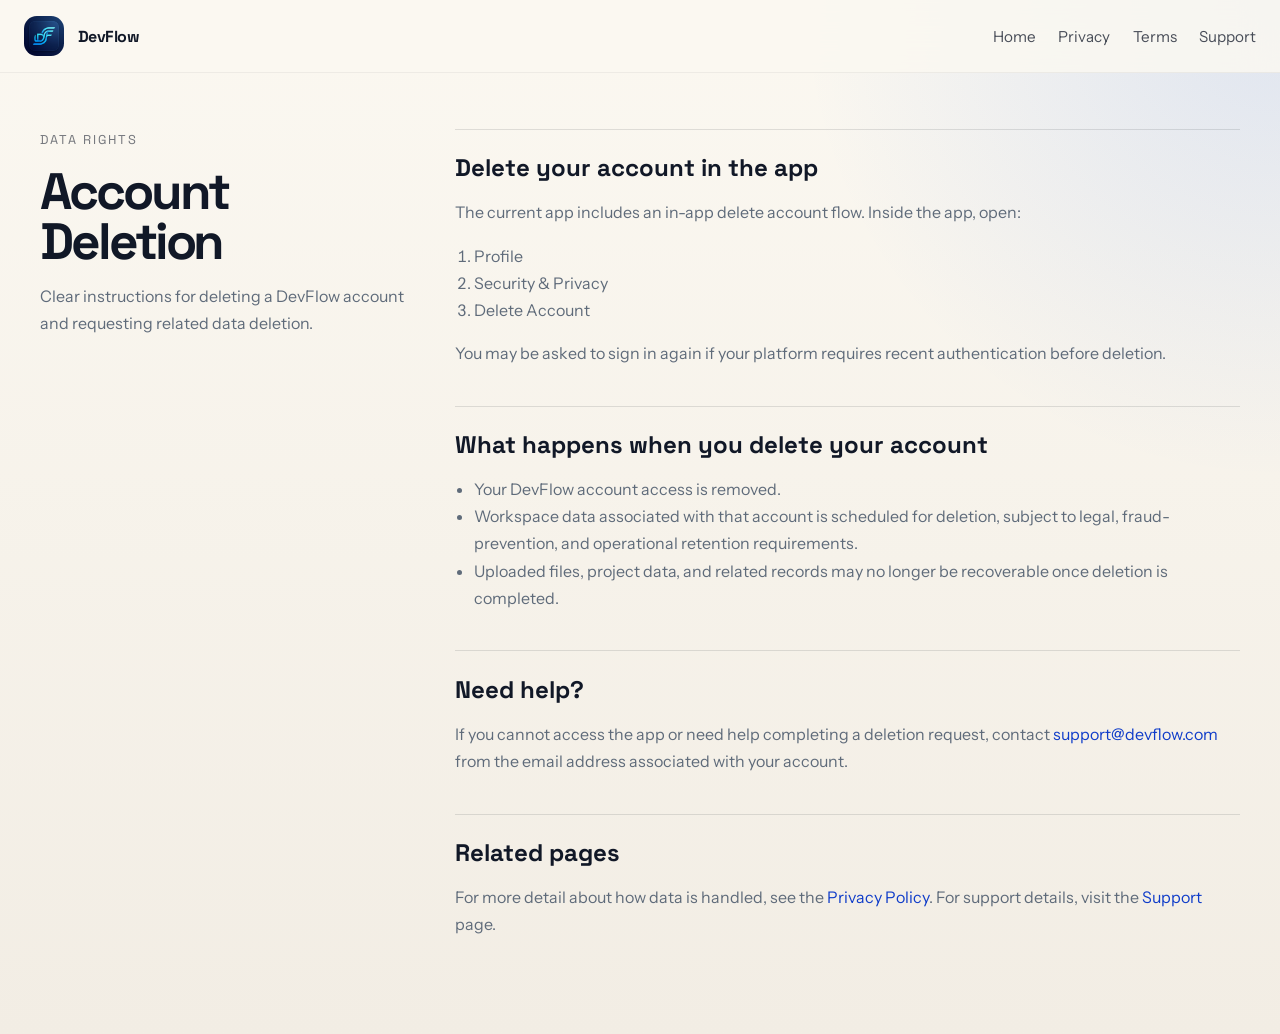
==== account-deletion.html @ 8333a09c "first commit" ====
<!DOCTYPE html>
<html lang="en">
  <head>
    <meta charset="UTF-8" />
    <meta name="viewport" content="width=device-width, initial-scale=1.0" />
    <title>DevFlow Account Deletion</title>
    <meta
      name="description"
      content="How users can delete their DevFlow account and request data deletion."
    />
    <link rel="preconnect" href="https://fonts.googleapis.com" />
    <link rel="preconnect" href="https://fonts.gstatic.com" crossorigin />
    <link
      href="https://fonts.googleapis.com/css2?family=Instrument+Sans:wght@400;500;600;700;800&family=Space+Grotesk:wght@500;700&display=swap"
      rel="stylesheet"
    />
    <link rel="icon" type="image/png" href="./assets/app-icon.png" />
    <link rel="stylesheet" href="./styles.css" />
    <script defer src="./app.js"></script>
  </head>
  <body class="legal-body">
    <header class="site-header legal-header">
      <a class="brand" href="./index.html">
        <img src="./assets/app-icon.png" alt="DevFlow app icon" />
        <span>DevFlow</span>
      </a>
      <nav class="site-nav legal-nav">
        <a href="./index.html">Home</a>
        <a href="./privacy.html">Privacy</a>
        <a href="./terms.html">Terms</a>
        <a href="./support.html">Support</a>
      </nav>
    </header>

    <main class="legal-shell">
      <aside class="legal-aside">
        <p class="eyebrow">Data Rights</p>
        <h1>Account Deletion</h1>
        <p>
          Clear instructions for deleting a DevFlow account and requesting
          related data deletion.
        </p>
      </aside>

      <article class="legal-content">
        <section>
          <h2>Delete your account in the app</h2>
          <p>
            The current app includes an in-app delete account flow. Inside the
            app, open:
          </p>
          <ol>
            <li>Profile</li>
            <li>Security &amp; Privacy</li>
            <li>Delete Account</li>
          </ol>
          <p>
            You may be asked to sign in again if your platform requires recent
            authentication before deletion.
          </p>
        </section>

        <section>
          <h2>What happens when you delete your account</h2>
          <ul>
            <li>Your DevFlow account access is removed.</li>
            <li>
              Workspace data associated with that account is scheduled for
              deletion, subject to legal, fraud-prevention, and operational
              retention requirements.
            </li>
            <li>
              Uploaded files, project data, and related records may no longer be
              recoverable once deletion is completed.
            </li>
          </ul>
        </section>

        <section>
          <h2>Need help?</h2>
          <p>
            If you cannot access the app or need help completing a deletion
            request, contact
            <a href="mailto:support@devflow.com?subject=Account%20Deletion%20Request"
              >support@devflow.com</a
            >
            from the email address associated with your account.
          </p>
        </section>

        <section>
          <h2>Related pages</h2>
          <p>
            For more detail about how data is handled, see the
            <a href="./privacy.html">Privacy Policy</a>. For support details,
            visit the <a href="./support.html">Support</a> page.
          </p>
        </section>
      </article>
    </main>
  </body>
</html>
---- styles.css ----
:root {
  --bg: #f4f1ea;
  --paper: #fffaf4;
  --ink: #111827;
  --muted: #5f6b7a;
  --line: rgba(17, 24, 39, 0.12);
  --accent: #155eef;
  --accent-strong: #0f3cc9;
  --accent-soft: rgba(21, 94, 239, 0.12);
  --signal: #e9a23b;
  --signal-soft: rgba(233, 162, 59, 0.16);
  --night: #0e1525;
  --white: #ffffff;
  --max: 1200px;
  --radius: 28px;
  --shadow: 0 32px 80px rgba(11, 19, 38, 0.12);
}

*,
*::before,
*::after {
  box-sizing: border-box;
}

html {
  scroll-behavior: smooth;
}

body {
  margin: 0;
  background: var(--bg);
  color: var(--ink);
  font-family: "Instrument Sans", sans-serif;
  -webkit-font-smoothing: antialiased;
  text-rendering: optimizeLegibility;
}

img {
  display: block;
  max-width: 100%;
}

a {
  color: inherit;
  text-decoration: none;
}

p,
li {
  color: var(--muted);
  font-size: 1rem;
  line-height: 1.7;
}

h1,
h2,
h3,
summary,
.brand span,
.button,
.tier-name,
.eyebrow {
  font-family: "Space Grotesk", sans-serif;
}

.site-header {
  position: sticky;
  top: 0;
  z-index: 20;
  display: flex;
  align-items: center;
  justify-content: space-between;
  gap: 1.5rem;
  padding: 1rem 1.5rem;
  backdrop-filter: blur(18px);
  background: rgba(244, 241, 234, 0.8);
  border-bottom: 1px solid rgba(17, 24, 39, 0.06);
}

.brand {
  display: inline-flex;
  align-items: center;
  gap: 0.85rem;
  color: var(--ink);
  font-weight: 700;
  letter-spacing: -0.03em;
}

.brand img {
  width: 2.5rem;
  height: 2.5rem;
  border-radius: 0.8rem;
}

.site-nav {
  display: flex;
  align-items: center;
  gap: 1.4rem;
  font-size: 0.95rem;
}

.site-nav a {
  color: rgba(17, 24, 39, 0.76);
}

.site-nav a:hover,
.site-nav a:focus-visible {
  color: var(--ink);
}

.nav-cta {
  padding: 0.75rem 1rem;
  border-radius: 999px;
  border: 1px solid var(--line);
  background: rgba(255, 255, 255, 0.6);
}

.nav-toggle {
  display: none;
  border: 1px solid var(--line);
  border-radius: 999px;
  padding: 0.7rem 1rem;
  background: rgba(255, 255, 255, 0.72);
  color: var(--ink);
  font: inherit;
}

.hero {
  min-height: calc(100svh - 78px);
  display: grid;
  grid-template-columns: minmax(0, 1.1fr) minmax(340px, 0.9fr);
  gap: 3rem;
  align-items: center;
  padding: 4rem clamp(1.5rem, 4vw, 4rem) 4rem;
  background:
    radial-gradient(circle at 85% 18%, rgba(21, 94, 239, 0.18), transparent 22rem),
    radial-gradient(circle at 78% 78%, rgba(233, 162, 59, 0.12), transparent 20rem),
    linear-gradient(180deg, #f9f6ef 0%, #efe9de 100%);
}

.hero-copy {
  max-width: 40rem;
}

.eyebrow {
  margin: 0 0 1rem;
  text-transform: uppercase;
  letter-spacing: 0.16em;
  font-size: 0.8rem;
  color: rgba(17, 24, 39, 0.58);
}

.hero h1,
.section-intro h2,
.workflow-sticky h2,
.closing-section h2,
.legal-aside h1 {
  margin: 0;
  color: var(--ink);
  letter-spacing: -0.06em;
  line-height: 0.98;
}

.hero h1 {
  max-width: 10.5ch;
  font-size: clamp(3.4rem, 8vw, 6.6rem);
}

.hero-text {
  max-width: 38rem;
  margin: 1.5rem 0 0;
  font-size: 1.13rem;
}

.hero-actions {
  display: flex;
  flex-wrap: wrap;
  gap: 0.9rem;
  margin-top: 2rem;
}

.button {
  display: inline-flex;
  align-items: center;
  justify-content: center;
  min-height: 3.3rem;
  padding: 0.9rem 1.35rem;
  border-radius: 999px;
  border: 1px solid transparent;
  font-size: 0.96rem;
  font-weight: 700;
  transition: transform 180ms ease, background 180ms ease, border-color 180ms ease;
}

.button:hover,
.button:focus-visible {
  transform: translateY(-1px);
}

.button-primary {
  color: var(--white);
  background: var(--ink);
}

.button-secondary {
  color: var(--ink);
  background: rgba(255, 255, 255, 0.72);
  border-color: var(--line);
}

.hero-notes {
  margin: 2rem 0 0;
  padding: 0;
  list-style: none;
  display: grid;
  gap: 0.75rem;
}

.hero-notes li {
  display: flex;
  align-items: center;
  gap: 0.8rem;
  margin: 0;
}

.hero-notes li::before {
  content: "";
  width: 0.6rem;
  height: 0.6rem;
  border-radius: 999px;
  background: linear-gradient(135deg, var(--accent), var(--signal));
  flex: 0 0 auto;
}

.hero-visual {
  position: relative;
  min-height: 38rem;
  display: grid;
  place-items: center;
}

.hero-orbit {
  position: absolute;
  inset: 8% 5% 6%;
  border: 1px dashed rgba(17, 24, 39, 0.14);
  border-radius: 42px;
  transform: rotate(-7deg);
}

.phone-stage {
  position: relative;
  width: min(100%, 32rem);
}

.phone-shell {
  position: relative;
  overflow: hidden;
  border-radius: 2.5rem;
  padding: 1.1rem;
  background:
    linear-gradient(180deg, rgba(255, 255, 255, 0.18), transparent 40%),
    linear-gradient(160deg, #0b1326 0%, #162238 48%, #24385b 100%);
  box-shadow: var(--shadow);
  border: 1px solid rgba(255, 255, 255, 0.14);
}

.phone-topline {
  display: flex;
  justify-content: space-between;
  align-items: center;
  padding-bottom: 1rem;
  color: rgba(255, 255, 255, 0.72);
  font-size: 0.84rem;
}

.signal-dot {
  width: 0.68rem;
  height: 0.68rem;
  border-radius: 999px;
  background: var(--signal);
  box-shadow: 0 0 20px rgba(233, 162, 59, 0.52);
}

.phone-scene {
  display: grid;
  gap: 1.4rem;
  padding: 1.4rem;
  border-radius: 2rem;
  background:
    radial-gradient(circle at top right, rgba(21, 94, 239, 0.34), transparent 35%),
    linear-gradient(180deg, rgba(255, 255, 255, 0.06), rgba(255, 255, 255, 0.02));
  min-height: 32rem;
}

.scene-heading {
  display: grid;
  gap: 0.45rem;
}

.scene-heading span,
.scene-flow small,
.hero-caption span {
  color: rgba(255, 255, 255, 0.64);
  text-transform: uppercase;
  letter-spacing: 0.16em;
  font-size: 0.76rem;
}

.scene-heading strong,
.scene-flow strong {
  color: var(--white);
  font-size: 1.2rem;
  line-height: 1.3;
}

.scene-bars {
  display: grid;
  grid-template-columns: repeat(5, 1fr);
  align-items: end;
  gap: 0.8rem;
  min-height: 11rem;
}

.scene-bars span {
  border-radius: 999px 999px 0 0;
  background: linear-gradient(180deg, #7fb2ff 0%, #2450d8 100%);
  box-shadow: inset 0 1px 0 rgba(255, 255, 255, 0.3);
  animation: pulse 3.8s ease-in-out infinite;
}

.scene-bars span:nth-child(2) {
  animation-delay: 0.2s;
}

.scene-bars span:nth-child(3) {
  animation-delay: 0.4s;
}

.scene-bars span:nth-child(4) {
  animation-delay: 0.6s;
}

.scene-bars span:nth-child(5) {
  animation-delay: 0.8s;
}

.scene-flow {
  display: grid;
  gap: 0.9rem;
  margin-top: auto;
}

.scene-flow div {
  padding-top: 0.9rem;
  border-top: 1px solid rgba(255, 255, 255, 0.12);
}

.hero-caption {
  max-width: 24rem;
  padding: 1.3rem 0.4rem 0;
}

.hero-caption p {
  margin: 0.45rem 0 0;
}

.content-section {
  width: min(var(--max), calc(100% - 3rem));
  margin: 0 auto;
  padding: 6.5rem 0;
}

.split-section {
  display: grid;
  grid-template-columns: minmax(0, 0.85fr) minmax(0, 1.15fr);
  gap: 3.2rem;
  align-items: start;
}

.section-intro h2,
.workflow-sticky h2,
.closing-section h2 {
  font-size: clamp(2.3rem, 4vw, 4.1rem);
  max-width: 11ch;
}

.section-intro p,
.workflow-sticky p,
.closing-section p {
  max-width: 38rem;
}

.feature-lines {
  display: grid;
  gap: 1.7rem;
}

.feature-lines article,
.workflow-steps article,
.pricing-tier,
.faq-list details,
.legal-content section {
  padding-top: 1.4rem;
  border-top: 1px solid var(--line);
}

.feature-lines h3,
.workflow-steps h3,
.pricing-tier h3,
.legal-content h2,
.faq-list summary {
  margin: 0;
  color: var(--ink);
}

.feature-lines p,
.workflow-steps p,
.pricing-tier ul,
.faq-list p {
  margin: 0.75rem 0 0;
}

.workflow-section {
  display: grid;
  grid-template-columns: minmax(0, 0.8fr) minmax(0, 1fr);
  gap: 3rem;
}

.workflow-sticky {
  position: sticky;
  top: 6.5rem;
  align-self: start;
}

.workflow-steps {
  display: grid;
  gap: 2rem;
}

.workflow-steps span {
  display: inline-flex;
  align-items: center;
  justify-content: center;
  width: 2.4rem;
  height: 2.4rem;
  margin-bottom: 1rem;
  border-radius: 999px;
  background: var(--accent-soft);
  color: var(--accent-strong);
  font-weight: 700;
}

.pricing-section {
  background: linear-gradient(180deg, rgba(255, 255, 255, 0.55), rgba(255, 255, 255, 0));
}

.pricing-grid {
  display: grid;
  grid-template-columns: repeat(3, minmax(0, 1fr));
  gap: 1.5rem;
  margin-top: 2.5rem;
}

.pricing-tier {
  min-height: 100%;
  padding-bottom: 1rem;
}

.pricing-tier h3 {
  font-size: clamp(2.6rem, 4vw, 3.5rem);
  letter-spacing: -0.06em;
}

.pricing-tier h3 span {
  margin-left: 0.2rem;
  color: var(--muted);
  font-size: 1rem;
  font-weight: 500;
}

.tier-name {
  margin: 0;
  color: rgba(17, 24, 39, 0.64);
  text-transform: uppercase;
  letter-spacing: 0.14em;
  font-size: 0.78rem;
}

.pricing-tier ul,
.legal-content ul,
.legal-content ol {
  padding-left: 1.2rem;
}

.pricing-tier.featured {
  border-color: rgba(21, 94, 239, 0.22);
}

.faq-list {
  display: grid;
  gap: 1rem;
}

.faq-list details {
  padding-bottom: 0.2rem;
}

.faq-list summary {
  cursor: pointer;
  list-style: none;
  font-size: 1.1rem;
  padding-right: 2rem;
  position: relative;
}

.faq-list summary::after {
  content: "+";
  position: absolute;
  right: 0;
  top: 0;
  color: var(--accent);
}

.faq-list details[open] summary::after {
  content: "−";
}

.closing-section {
  text-align: center;
}

.closing-section h2,
.closing-section p {
  margin-left: auto;
  margin-right: auto;
}

.closing-section .hero-actions {
  justify-content: center;
}

.site-footer {
  width: min(var(--max), calc(100% - 3rem));
  margin: 0 auto;
  padding: 2rem 0 3rem;
  display: grid;
  gap: 1rem;
  border-top: 1px solid var(--line);
}

.footer-brand img {
  width: 2.1rem;
  height: 2.1rem;
}

.footer-links {
  display: flex;
  flex-wrap: wrap;
  gap: 1rem 1.4rem;
}

.footer-links a {
  color: rgba(17, 24, 39, 0.74);
}

.footer-meta {
  font-size: 0.9rem;
}

.legal-body {
  background:
    radial-gradient(circle at top right, rgba(21, 94, 239, 0.12), transparent 30rem),
    linear-gradient(180deg, #fbf8f1 0%, #f2ede4 100%);
}

.legal-header {
  background: rgba(251, 248, 241, 0.84);
}

.legal-shell {
  width: min(var(--max), calc(100% - 3rem));
  margin: 0 auto;
  padding: 3.5rem 0 5rem;
  display: grid;
  grid-template-columns: minmax(240px, 0.42fr) minmax(0, 0.9fr);
  gap: 3rem;
}

.legal-aside {
  position: sticky;
  top: 6.5rem;
  align-self: start;
}

.legal-aside h1 {
  font-size: clamp(2.2rem, 4vw, 4rem);
  max-width: 8ch;
}

.legal-content {
  display: grid;
  gap: 1.4rem;
}

.legal-content p,
.legal-content li {
  max-width: 52rem;
}

.legal-content a {
  color: var(--accent-strong);
}

.reveal {
  opacity: 0;
  transform: translateY(18px);
  animation: rise 700ms ease forwards;
}

.reveal:nth-child(2) {
  animation-delay: 120ms;
}

.reveal:nth-child(3) {
  animation-delay: 200ms;
}

.reveal:nth-child(4) {
  animation-delay: 280ms;
}

@keyframes rise {
  to {
    opacity: 1;
    transform: translateY(0);
  }
}

@keyframes pulse {
  0%,
  100% {
    transform: scaleY(1);
    opacity: 0.92;
  }
  50% {
    transform: scaleY(1.08);
    opacity: 1;
  }
}

@media (max-width: 960px) {
  .site-header {
    flex-wrap: wrap;
  }

  .nav-toggle {
    display: inline-flex;
  }

  .site-nav {
    display: none;
    width: 100%;
    flex-direction: column;
    align-items: flex-start;
    padding-top: 0.4rem;
  }

  .site-nav.is-open {
    display: flex;
  }

  .legal-nav {
    display: flex;
    width: auto;
    flex-direction: row;
    flex-wrap: wrap;
    align-items: center;
    gap: 0.85rem 1rem;
    padding-top: 0;
  }

  .hero,
  .split-section,
  .workflow-section,
  .legal-shell,
  .pricing-grid {
    grid-template-columns: 1fr;
  }

  .hero {
    min-height: auto;
    padding-top: 2.5rem;
  }

  .hero h1 {
    max-width: 12ch;
  }

  .hero-visual {
    min-height: auto;
  }

  .workflow-sticky,
  .legal-aside {
    position: static;
  }

  .pricing-grid {
    gap: 2.2rem;
  }
}

@media (max-width: 640px) {
  .site-header,
  .hero,
  .content-section,
  .site-footer,
  .legal-shell {
    width: min(100% - 1.4rem, var(--max));
  }

  .site-header {
    width: auto;
    padding: 1rem 0.75rem;
  }

  .hero {
    width: 100%;
    padding: 2rem 1rem 3rem;
  }

  .hero h1 {
    font-size: clamp(2.9rem, 16vw, 4.4rem);
  }

  .phone-shell {
    border-radius: 2rem;
  }

  .phone-scene {
    min-height: 27rem;
  }

  .hero-actions {
    flex-direction: column;
    align-items: stretch;
  }

  .button {
    width: 100%;
  }

  .content-section {
    padding: 4.5rem 0;
  }
}
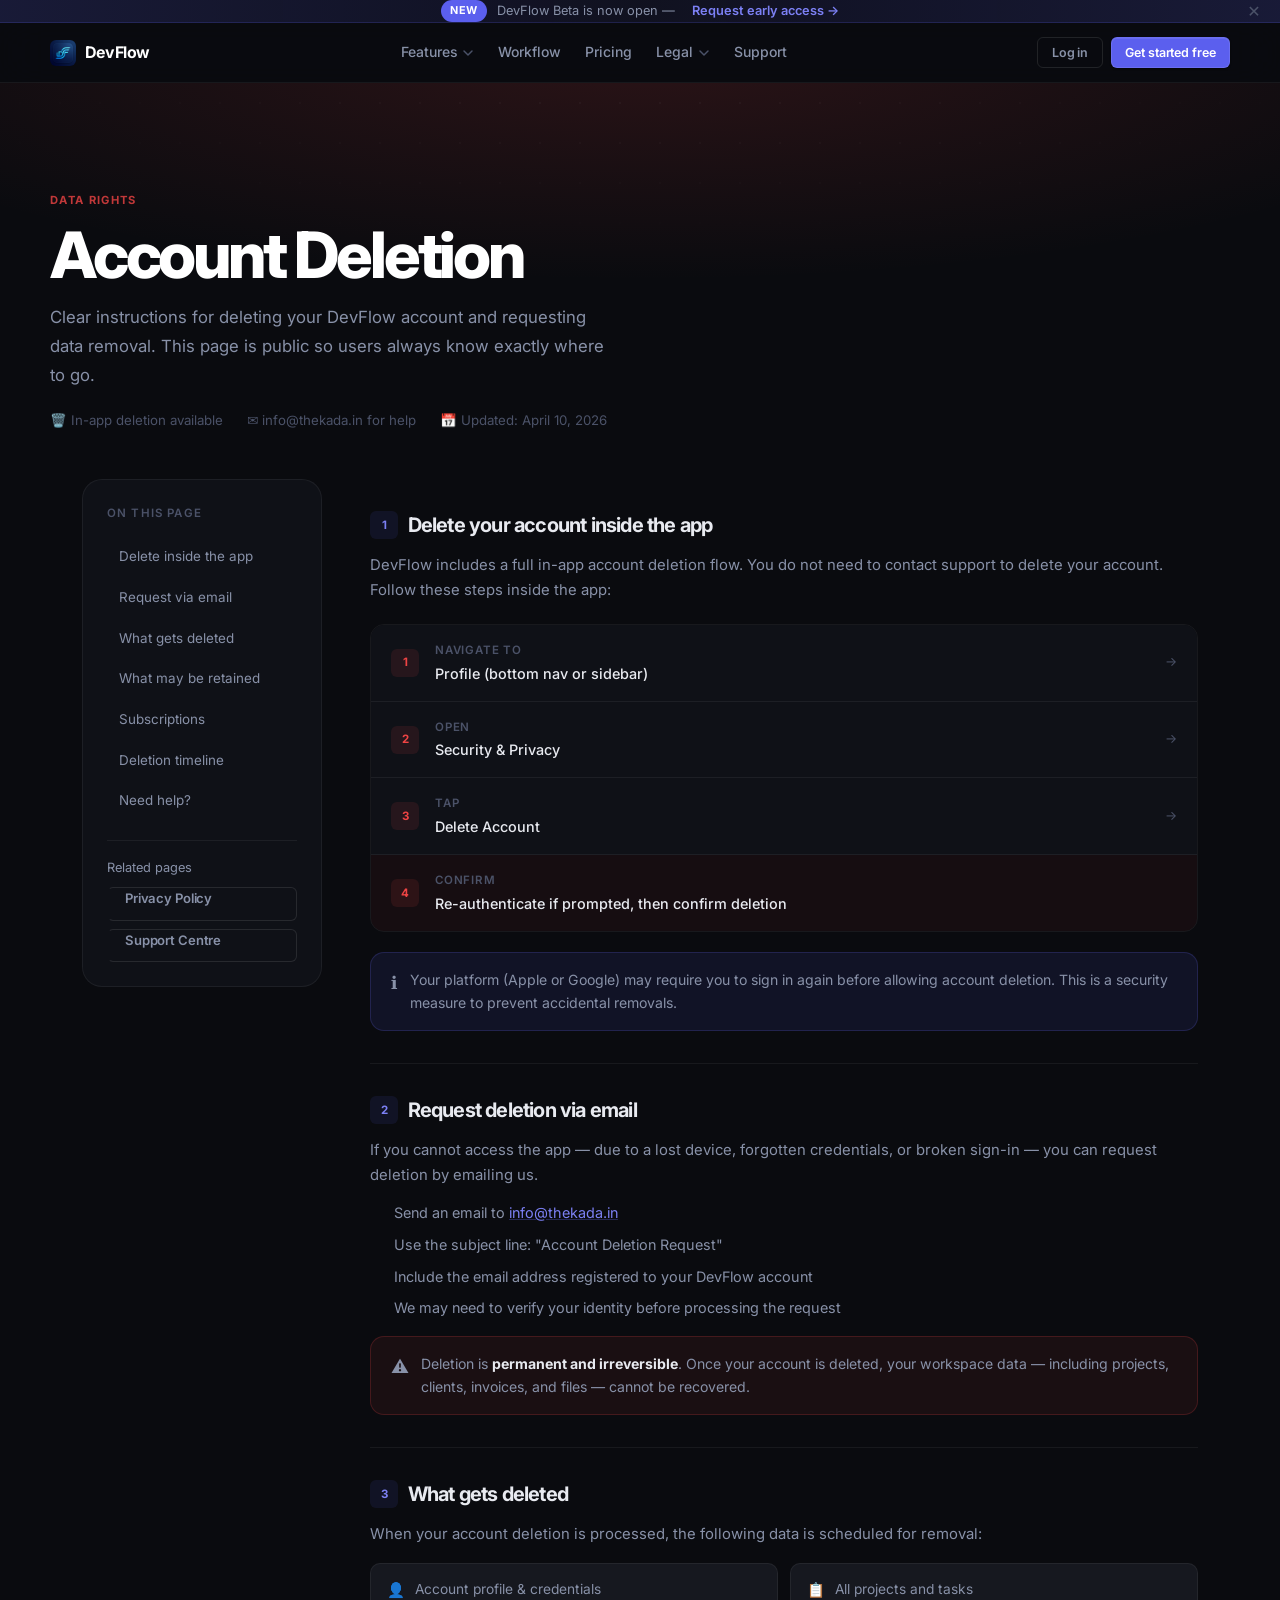
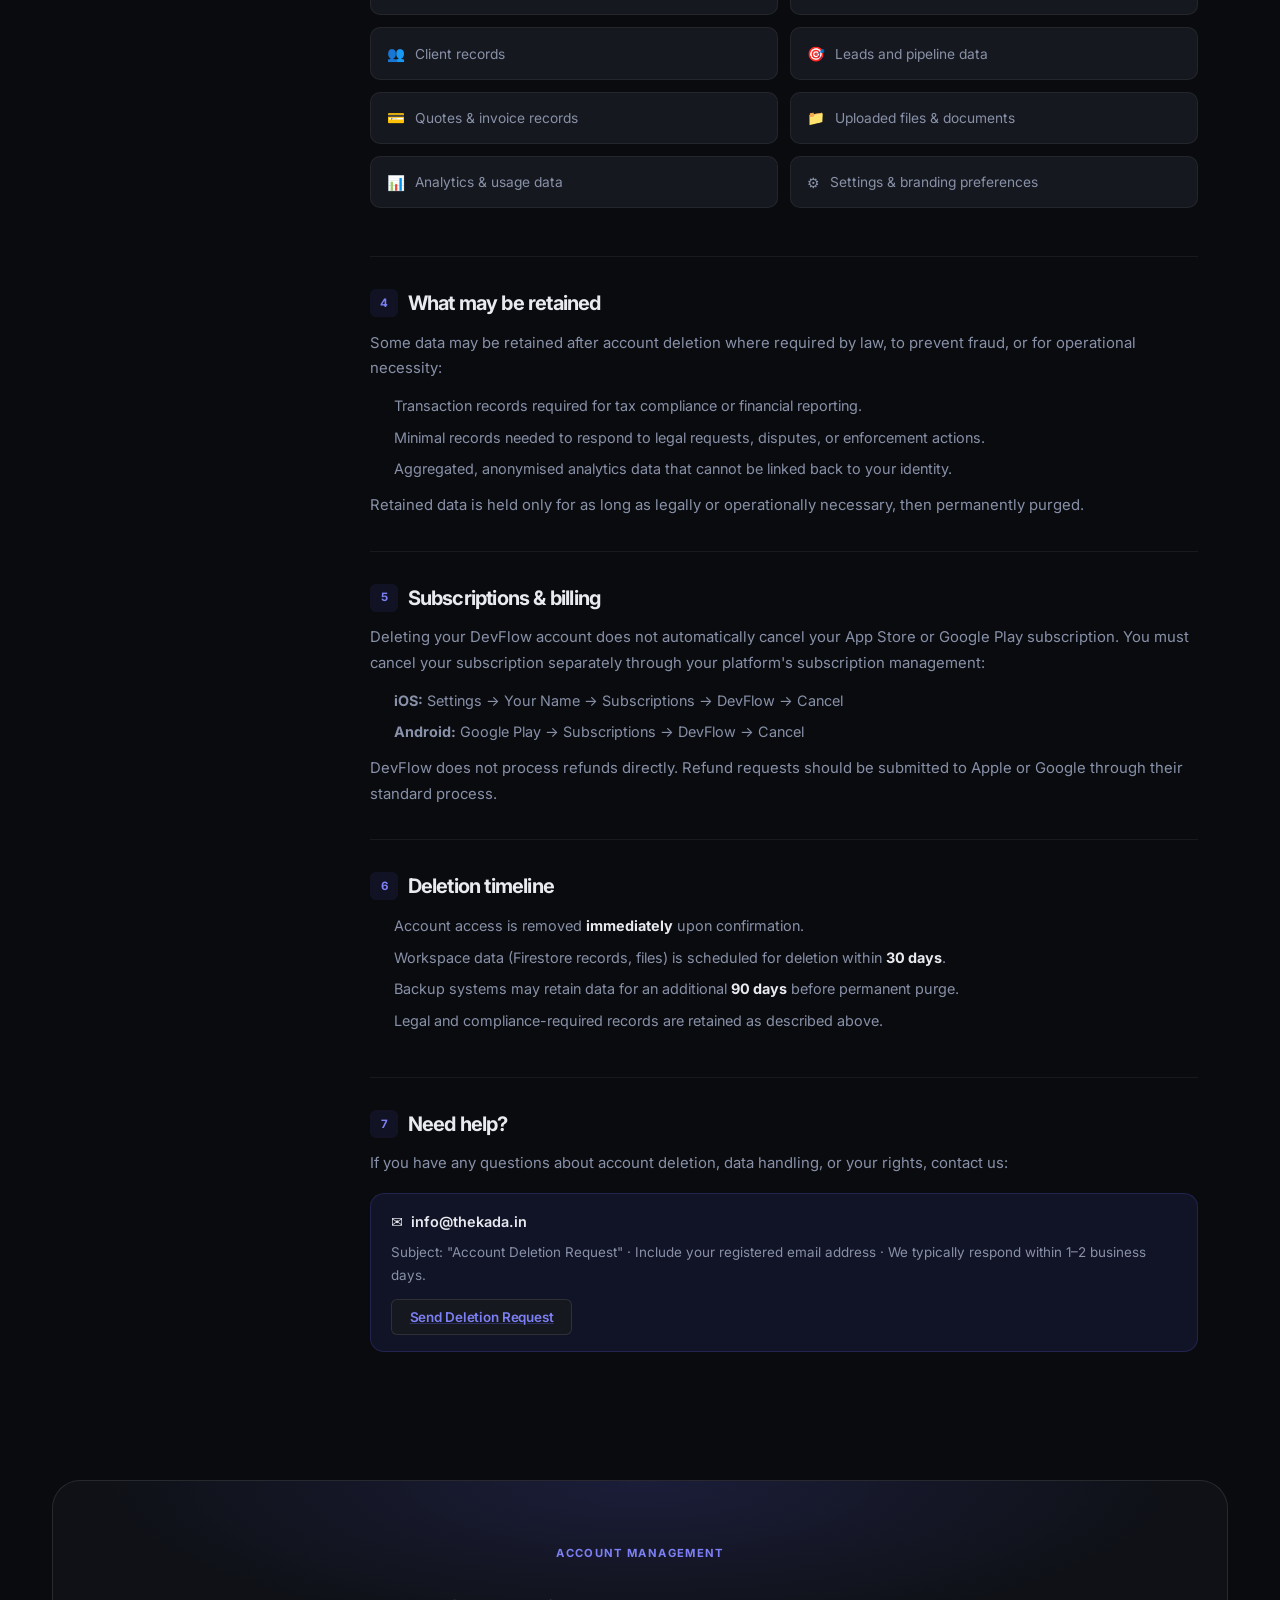
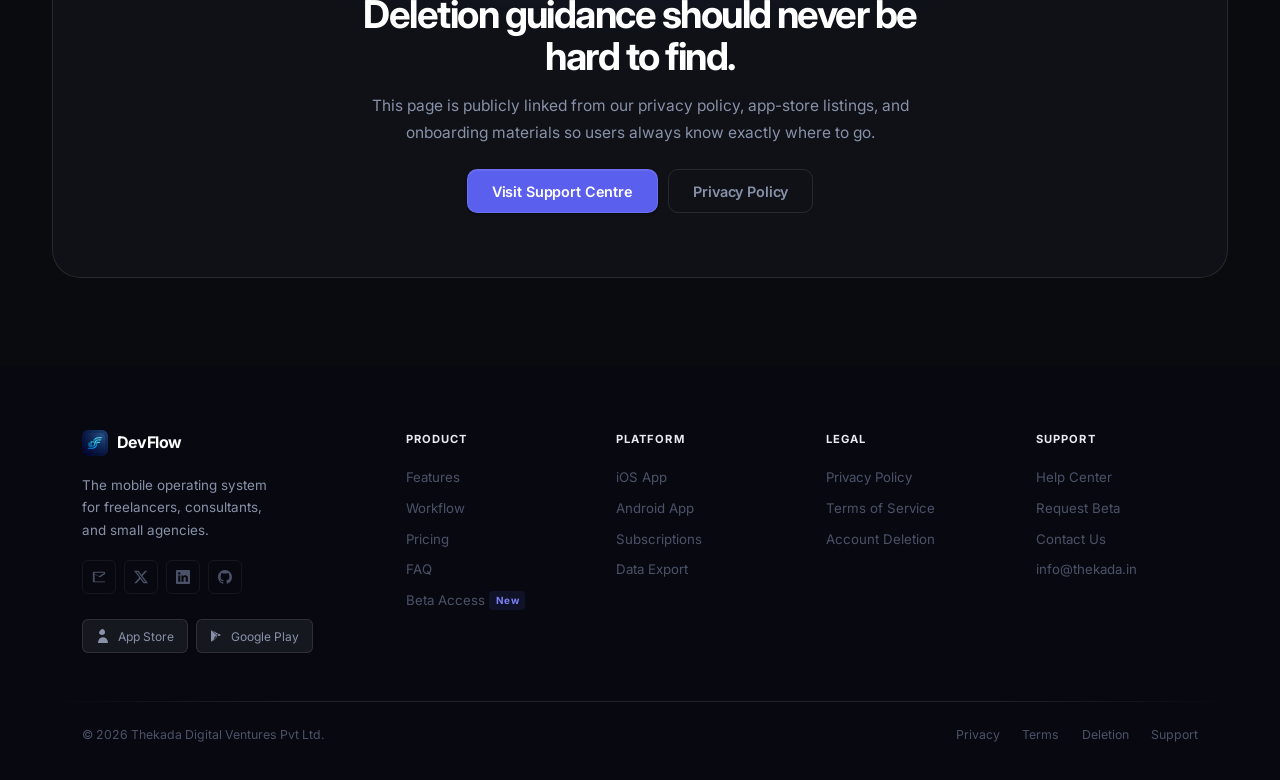
==== commit c0443cf7: "chore: update landing site content" ====
--- a/account-deletion.html
+++ b/account-deletion.html
@@ -3,100 +3,500 @@
   <head>
     <meta charset="UTF-8" />
     <meta name="viewport" content="width=device-width, initial-scale=1.0" />
-    <title>DevFlow Account Deletion</title>
-    <meta
-      name="description"
-      content="How users can delete their DevFlow account and request data deletion."
-    />
-    <link rel="preconnect" href="https://fonts.googleapis.com" />
+    <meta name="theme-color" content="#0d0f16" />
+    <title>Account Deletion — DevFlow</title>
+    <meta name="description" content="How to delete your DevFlow account and request data deletion. Clear instructions for in-app deletion and support-assisted deletion." />
+        <link rel="preconnect" href="https://fonts.googleapis.com" />
     <link rel="preconnect" href="https://fonts.gstatic.com" crossorigin />
-    <link
-      href="https://fonts.googleapis.com/css2?family=Instrument+Sans:wght@400;500;600;700;800&family=Space+Grotesk:wght@500;700&display=swap"
-      rel="stylesheet"
-    />
+    <link href="https://fonts.googleapis.com/css2?family=Inter:ital,opsz,wght@0,14..32,400;0,14..32,500;0,14..32,600;0,14..32,700;0,14..32,800&display=swap" rel="stylesheet" />
     <link rel="icon" type="image/png" href="./assets/app-icon.png" />
     <link rel="stylesheet" href="./styles.css" />
     <script defer src="./app.js"></script>
+    <style>
+      .legal-hero-section {
+        padding: clamp(4rem, 8vw, 7rem) clamp(1rem, 4vw, 2rem) clamp(2rem, 4vw, 3rem);
+        position: relative;
+        overflow: hidden;
+      }
+      .legal-hero-section::before {
+        content: '';
+        position: absolute;
+        inset: 0;
+        background: radial-gradient(ellipse 70% 60% at 50% -10%, rgba(239,68,68,0.15), transparent);
+        pointer-events: none;
+      }
+      .legal-hero-section::after {
+        content: '';
+        position: absolute;
+        inset: 0;
+        background-image: radial-gradient(circle, rgba(255,255,255,0.035) 1px, transparent 1px);
+        background-size: 40px 40px;
+        mask-image: radial-gradient(ellipse 80% 60% at 50% 0%, black, transparent 80%);
+        pointer-events: none;
+      }
+      .legal-hero-inner {
+        position: relative;
+        z-index: 1;
+        max-width: var(--max-w);
+        margin-inline: auto;
+      }
+      .legal-hero-inner h1 { font-size: clamp(2.6rem, 5vw, 4.5rem); margin-bottom: 1rem; }
+      .legal-meta { display: flex; flex-wrap: wrap; gap: .75rem 1.5rem; margin-top: 1.25rem; font-size: .83rem; color: var(--ink-faint); }
+
+      /* layout */
+      .legal-layout {
+        display: grid;
+        grid-template-columns: 240px 1fr;
+        gap: 3rem;
+        max-width: var(--max-w);
+        margin-inline: auto;
+        padding: 0 clamp(1rem, 4vw, 2rem) clamp(4rem, 8vw, 6rem);
+        align-items: start;
+      }
+      .legal-sidebar {
+        position: sticky;
+        top: calc(var(--header-h) + 1.5rem);
+        background: var(--bg-raised);
+        border: 1px solid var(--border);
+        border-radius: var(--radius-xl);
+        padding: 1.5rem;
+        display: grid;
+        gap: .3rem;
+      }
+      .sidebar-title { font-size: .72rem; font-weight: 600; letter-spacing: .1em; text-transform: uppercase; color: var(--ink-faint); margin-bottom: .75rem; display: block; }
+      .legal-sidebar a { display: block; padding: .45rem .65rem; border-radius: var(--radius-sm); font-size: .84rem; color: var(--ink-muted); transition: color 160ms, background 160ms; border-left: 2px solid transparent; }
+      .legal-sidebar a:hover { color: var(--accent-hi); background: var(--accent-soft); border-left-color: var(--accent); }
+      .sidebar-cta { margin-top: 1rem; padding-top: 1rem; border-top: 1px solid var(--border); display: grid; gap: .5rem; }
+      .sidebar-cta p { font-size: .8rem; }
+
+      .legal-content-area { display: grid; gap: 0; }
+      .legal-section { padding: 2rem 0; border-bottom: 1px solid var(--border); }
+      .legal-section:last-child { border-bottom: none; }
+      .legal-section h2 { font-size: 1.25rem; color: var(--ink); margin-bottom: .85rem; display: flex; align-items: center; gap: .6rem; }
+      .section-num { display: inline-flex; align-items: center; justify-content: center; width: 28px; height: 28px; border-radius: var(--radius-sm); background: var(--accent-soft); color: var(--accent-hi); font-size: .72rem; font-weight: 700; flex-shrink: 0; }
+      .legal-section p { font-size: .93rem; margin-bottom: .75rem; }
+      .legal-section p:last-child { margin-bottom: 0; }
+      .legal-section ul, .legal-section ol { padding-left: 1.5rem; display: grid; gap: .5rem; margin: .75rem 0; }
+      .legal-section li { font-size: .9rem; color: var(--ink-muted); line-height: 1.65; }
+      .legal-section a { color: var(--accent-hi); text-decoration: underline; text-decoration-color: rgba(99,102,241,.3); }
+      .legal-section a:hover { text-decoration-color: var(--accent-hi); }
+
+      .legal-callout { background: var(--accent-soft); border: 1px solid rgba(99,102,241,.2); border-radius: var(--radius-lg); padding: 1rem 1.25rem; font-size: .88rem; color: var(--ink-muted); margin: 1rem 0 0; display: flex; gap: .75rem; align-items: flex-start; }
+      .callout-icon { font-size: 1.1rem; flex-shrink: 0; }
+      .legal-callout-red { background: rgba(239,68,68,.07); border-color: rgba(239,68,68,.2); }
+
+      /* In-app steps visual */
+      .in-app-steps {
+        display: grid;
+        gap: 0;
+        margin: 1.25rem 0;
+        border: 1px solid var(--border);
+        border-radius: var(--radius-lg);
+        overflow: hidden;
+      }
+      .in-app-step {
+        display: flex;
+        align-items: center;
+        gap: 1rem;
+        padding: 1rem 1.25rem;
+        background: var(--bg-raised);
+        border-bottom: 1px solid var(--border);
+        transition: background 160ms;
+      }
+      .in-app-step:last-child { border-bottom: none; }
+      .in-app-step:hover { background: var(--bg-surface); }
+      .step-arrow { font-size: 0.8rem; color: var(--ink-faint); margin-left: auto; }
+      .step-label { font-size: 0.72rem; font-weight: 600; letter-spacing: 0.07em; text-transform: uppercase; color: var(--ink-faint); margin-bottom: 0.15rem; }
+      .step-title { font-size: 0.9rem; font-weight: 500; color: var(--ink); }
+
+      /* What's deleted grid */
+      .deletion-grid {
+        display: grid;
+        grid-template-columns: 1fr 1fr;
+        gap: .75rem;
+        margin: 1rem 0;
+      }
+      .deletion-item {
+        background: var(--bg-surface);
+        border: 1px solid var(--border);
+        border-radius: var(--radius-md);
+        padding: .85rem 1rem;
+        display: flex;
+        align-items: center;
+        gap: .65rem;
+        font-size: .86rem;
+        color: var(--ink-muted);
+      }
+      .del-icon { font-size: .9rem; }
+
+      @media (max-width: 860px) {
+        .legal-layout { grid-template-columns: 1fr; }
+        .legal-sidebar { position: static; }
+        .deletion-grid { grid-template-columns: 1fr; }
+      }
+    </style>
   </head>
-  <body class="legal-body">
-    <header class="site-header legal-header">
-      <a class="brand" href="./index.html">
-        <img src="./assets/app-icon.png" alt="DevFlow app icon" />
-        <span>DevFlow</span>
-      </a>
-      <nav class="site-nav legal-nav">
+  <body>
+        <a class="skip-link" href="#main-content">Skip to content</a>
+
+    <!-- ── ANNOUNCEMENT BAR ──────────────────────────────────── -->
+    <div class="announce-bar" id="announce-bar" role="banner" aria-label="Announcement">
+      <span class="announce-badge">New</span>
+      <span>DevFlow Beta is now open — &thinsp;</span>
+      <a href="./support.html#beta">Request early access &rarr;</a>
+      <button class="announce-close" id="announce-close" aria-label="Dismiss announcement">&#x2715;</button>
+    </div>
+
+    <!-- ── HEADER ────────────────────────────────────────────── -->
+    <header class="site-header" id="site-header">
+      <div class="header-inner">
+        <a class="brand" href="./index.html" aria-label="DevFlow home">
+          <img src="./assets/app-icon.png" alt="" width="26" height="26" decoding="async" aria-hidden="true" />
+          DevFlow
+        </a>
+
+        <nav id="site-nav" class="site-nav" aria-label="Primary navigation">
+          <!-- Features dropdown -->
+          <div class="nav-item">
+            <span class="nav-link" tabindex="0" role="button" aria-haspopup="true" aria-expanded="false">
+              Features
+              <svg class="nav-chevron" viewBox="0 0 12 12" fill="none" aria-hidden="true">
+                <path d="M2 4l4 4 4-4" stroke="currentColor" stroke-width="1.5" stroke-linecap="round" stroke-linejoin="round"/>
+              </svg>
+            </span>
+            <div class="nav-dropdown" role="menu">
+              <a class="dropdown-link" href="./index.html#features" role="menuitem">
+                <span class="dropdown-icon">🎯</span>
+                <span class="dropdown-text"><strong>Lead Pipeline</strong><span>Capture, track, and convert leads</span></span>
+              </a>
+              <a class="dropdown-link" href="./index.html#features" role="menuitem">
+                <span class="dropdown-icon">📋</span>
+                <span class="dropdown-text"><strong>Project Management</strong><span>Track work from start to delivery</span></span>
+              </a>
+              <a class="dropdown-link" href="./index.html#features" role="menuitem">
+                <span class="dropdown-icon">💳</span>
+                <span class="dropdown-text"><strong>Invoicing &amp; Quotes</strong><span>Estimate, invoice, and get paid</span></span>
+              </a>
+              <div class="dropdown-divider"></div>
+              <a class="dropdown-link" href="./index.html#features" role="menuitem">
+                <span class="dropdown-icon">📊</span>
+                <span class="dropdown-text"><strong>Analytics</strong><span>Revenue, conversion, and pipeline</span></span>
+              </a>
+              <a class="dropdown-link" href="./index.html#features" role="menuitem">
+                <span class="dropdown-icon">👥</span>
+                <span class="dropdown-text"><strong>Team Collaboration</strong><span>Shared visibility for agencies</span></span>
+              </a>
+            </div>
+          </div>
+            <div class="nav-item"><a class="nav-link" href="./index.html#workflow">Workflow</a></div>
+            <div class="nav-item"><a class="nav-link" href="./index.html#pricing">Pricing</a></div>
+          <!-- Legal dropdown -->
+          <div class="nav-item">
+            <span class="nav-link" tabindex="0" role="button" aria-haspopup="true" aria-expanded="false">
+              Legal
+              <svg class="nav-chevron" viewBox="0 0 12 12" fill="none" aria-hidden="true">
+                <path d="M2 4l4 4 4-4" stroke="currentColor" stroke-width="1.5" stroke-linecap="round" stroke-linejoin="round"/>
+              </svg>
+            </span>
+            <div class="nav-dropdown" role="menu">
+              <a class="dropdown-link" href="./privacy.html" role="menuitem">
+                <span class="dropdown-icon">🔐</span>
+                <span class="dropdown-text"><strong>Privacy Policy</strong><span>How we handle your data</span></span>
+              </a>
+              <a class="dropdown-link" href="./terms.html" role="menuitem">
+                <span class="dropdown-icon">📄</span>
+                <span class="dropdown-text"><strong>Terms of Service</strong><span>Rules governing access</span></span>
+              </a>
+              <a class="dropdown-link" href="./account-deletion.html" role="menuitem">
+                <span class="dropdown-icon">🗑️</span>
+                <span class="dropdown-text"><strong>Account Deletion</strong><span>Delete your data anytime</span></span>
+              </a>
+            </div>
+          </div>
+            <div class="nav-item"><a class="nav-link" href="./support.html">Support</a></div>
+        </nav>
+
+        <div class="header-actions">
+          <a class="btn btn-ghost btn-sm" href="./support.html">Log in</a>
+          <a class="btn btn-primary btn-sm" href="./support.html#beta">Get started free</a>
+          <button class="nav-toggle" type="button" id="nav-toggle" aria-expanded="false" aria-controls="mobile-nav" aria-label="Open navigation menu">
+            <svg width="15" height="15" viewBox="0 0 15 15" fill="none" aria-hidden="true">
+              <path d="M2 3.5h11M2 7.5h11M2 11.5h11" stroke="currentColor" stroke-width="1.4" stroke-linecap="round"/>
+            </svg>
+          </button>
+        </div>
+      </div>
+    </header>
+
+    <!-- ── MOBILE NAV ─────────────────────────────────────────── -->
+    <div class="mobile-nav-overlay" id="mobile-nav" aria-label="Mobile navigation">
+      <div class="mobile-nav-links">
         <a href="./index.html">Home</a>
+        <a href="./index.html#features">Features</a>
+        <a href="./index.html#workflow">Workflow</a>
+        <a href="./index.html#pricing">Pricing</a>
         <a href="./privacy.html">Privacy</a>
         <a href="./terms.html">Terms</a>
+        <a href="./account-deletion.html">Account Deletion</a>
         <a href="./support.html">Support</a>
-      </nav>
-    </header>
-
-    <main class="legal-shell">
-      <aside class="legal-aside">
-        <p class="eyebrow">Data Rights</p>
-        <h1>Account Deletion</h1>
-        <p>
-          Clear instructions for deleting a DevFlow account and requesting
-          related data deletion.
-        </p>
-      </aside>
-
-      <article class="legal-content">
-        <section>
-          <h2>Delete your account in the app</h2>
-          <p>
-            The current app includes an in-app delete account flow. Inside the
-            app, open:
+      </div>
+      <div class="mobile-nav-actions">
+        <a class="btn btn-ghost" href="./support.html">Log in</a>
+        <a class="btn btn-primary" href="./support.html#beta">Get started free &rarr;</a>
+      </div>
+    </div>
+
+    <main id="main-content">
+      <section class="legal-hero-section">
+        <div class="legal-hero-inner">
+          <span class="eyebrow" style="color:rgba(239,68,68,0.8);">Data Rights</span>
+          <h1>Account Deletion</h1>
+          <p style="max-width:52ch;font-size:1.05rem;color:var(--ink-muted);">
+            Clear instructions for deleting your DevFlow account and requesting data removal.
+            This page is public so users always know exactly where to go.
           </p>
-          <ol>
-            <li>Profile</li>
-            <li>Security &amp; Privacy</li>
-            <li>Delete Account</li>
-          </ol>
-          <p>
-            You may be asked to sign in again if your platform requires recent
-            authentication before deletion.
-          </p>
-        </section>
-
-        <section>
-          <h2>What happens when you delete your account</h2>
-          <ul>
-            <li>Your DevFlow account access is removed.</li>
-            <li>
-              Workspace data associated with that account is scheduled for
-              deletion, subject to legal, fraud-prevention, and operational
-              retention requirements.
-            </li>
-            <li>
-              Uploaded files, project data, and related records may no longer be
-              recoverable once deletion is completed.
-            </li>
-          </ul>
-        </section>
-
-        <section>
-          <h2>Need help?</h2>
-          <p>
-            If you cannot access the app or need help completing a deletion
-            request, contact
-            <a href="mailto:support@devflow.com?subject=Account%20Deletion%20Request"
-              >support@devflow.com</a
-            >
-            from the email address associated with your account.
-          </p>
-        </section>
-
-        <section>
-          <h2>Related pages</h2>
-          <p>
-            For more detail about how data is handled, see the
-            <a href="./privacy.html">Privacy Policy</a>. For support details,
-            visit the <a href="./support.html">Support</a> page.
-          </p>
-        </section>
-      </article>
+          <div class="legal-meta">
+            <span>🗑️ In-app deletion available</span>
+            <span>✉️ info@thekada.in for help</span>
+            <span>📅 Updated: April 10, 2026</span>
+          </div>
+        </div>
+      </section>
+
+      <div class="legal-layout">
+        <aside class="legal-sidebar" aria-label="Table of contents">
+          <span class="sidebar-title">On this page</span>
+          <a href="#in-app">Delete inside the app</a>
+          <a href="#web-request">Request via email</a>
+          <a href="#what-deleted">What gets deleted</a>
+          <a href="#what-retained">What may be retained</a>
+          <a href="#subscriptions">Subscriptions</a>
+          <a href="#timeline">Deletion timeline</a>
+          <a href="#help">Need help?</a>
+          <div class="sidebar-cta">
+            <p>Related pages</p>
+            <a class="btn btn-ghost" href="./privacy.html" style="font-size:.82rem;height:2.1rem;padding:0 1rem;justify-content:center;">Privacy Policy</a>
+            <a class="btn btn-ghost" href="./support.html" style="font-size:.82rem;height:2.1rem;padding:0 1rem;justify-content:center;">Support Centre</a>
+          </div>
+        </aside>
+
+        <article class="legal-content-area">
+
+          <section id="in-app" class="legal-section">
+            <h2><span class="section-num">1</span>Delete your account inside the app</h2>
+            <p>DevFlow includes a full in-app account deletion flow. You do not need to contact support to delete your account. Follow these steps inside the app:</p>
+            <div class="in-app-steps">
+              <div class="in-app-step">
+                <span class="section-num" style="background:rgba(239,68,68,0.1);color:#ef4444;">1</span>
+                <div>
+                  <div class="step-label">Navigate to</div>
+                  <div class="step-title">Profile (bottom nav or sidebar)</div>
+                </div>
+                <span class="step-arrow">→</span>
+              </div>
+              <div class="in-app-step">
+                <span class="section-num" style="background:rgba(239,68,68,0.1);color:#ef4444;">2</span>
+                <div>
+                  <div class="step-label">Open</div>
+                  <div class="step-title">Security &amp; Privacy</div>
+                </div>
+                <span class="step-arrow">→</span>
+              </div>
+              <div class="in-app-step">
+                <span class="section-num" style="background:rgba(239,68,68,0.1);color:#ef4444;">3</span>
+                <div>
+                  <div class="step-label">Tap</div>
+                  <div class="step-title">Delete Account</div>
+                </div>
+                <span class="step-arrow">→</span>
+              </div>
+              <div class="in-app-step" style="background:rgba(239,68,68,0.05);border-bottom:none;">
+                <span class="section-num" style="background:rgba(239,68,68,0.1);color:#ef4444;">4</span>
+                <div>
+                  <div class="step-label">Confirm</div>
+                  <div class="step-title">Re-authenticate if prompted, then confirm deletion</div>
+                </div>
+              </div>
+            </div>
+            <div class="legal-callout">
+              <span class="callout-icon">ℹ️</span>
+              Your platform (Apple or Google) may require you to sign in again before allowing account deletion. This is a security measure to prevent accidental removals.
+            </div>
+          </section>
+
+          <section id="web-request" class="legal-section">
+            <h2><span class="section-num">2</span>Request deletion via email</h2>
+            <p>If you cannot access the app — due to a lost device, forgotten credentials, or broken sign-in — you can request deletion by emailing us.</p>
+            <ul>
+              <li>Send an email to <a href="mailto:info@thekada.in?subject=Account%20Deletion%20Request">info@thekada.in</a></li>
+              <li>Use the subject line: "Account Deletion Request"</li>
+              <li>Include the email address registered to your DevFlow account</li>
+              <li>We may need to verify your identity before processing the request</li>
+            </ul>
+            <div class="legal-callout legal-callout-red">
+              <span class="callout-icon">⚠️</span>
+              <span>Deletion is <strong style="color:var(--ink);">permanent and irreversible</strong>. Once your account is deleted, your workspace data — including projects, clients, invoices, and files — cannot be recovered.</span>
+            </div>
+          </section>
+
+          <section id="what-deleted" class="legal-section">
+            <h2><span class="section-num">3</span>What gets deleted</h2>
+            <p>When your account deletion is processed, the following data is scheduled for removal:</p>
+            <div class="deletion-grid">
+              <div class="deletion-item"><span class="del-icon">👤</span>Account profile &amp; credentials</div>
+              <div class="deletion-item"><span class="del-icon">📋</span>All projects and tasks</div>
+              <div class="deletion-item"><span class="del-icon">👥</span>Client records</div>
+              <div class="deletion-item"><span class="del-icon">🎯</span>Leads and pipeline data</div>
+              <div class="deletion-item"><span class="del-icon">💳</span>Quotes &amp; invoice records</div>
+              <div class="deletion-item"><span class="del-icon">📁</span>Uploaded files &amp; documents</div>
+              <div class="deletion-item"><span class="del-icon">📊</span>Analytics &amp; usage data</div>
+              <div class="deletion-item"><span class="del-icon">⚙️</span>Settings &amp; branding preferences</div>
+            </div>
+          </section>
+
+          <section id="what-retained" class="legal-section">
+            <h2><span class="section-num">4</span>What may be retained</h2>
+            <p>Some data may be retained after account deletion where required by law, to prevent fraud, or for operational necessity:</p>
+            <ul>
+              <li>Transaction records required for tax compliance or financial reporting.</li>
+              <li>Minimal records needed to respond to legal requests, disputes, or enforcement actions.</li>
+              <li>Aggregated, anonymised analytics data that cannot be linked back to your identity.</li>
+            </ul>
+            <p>Retained data is held only for as long as legally or operationally necessary, then permanently purged.</p>
+          </section>
+
+          <section id="subscriptions" class="legal-section">
+            <h2><span class="section-num">5</span>Subscriptions &amp; billing</h2>
+            <p>Deleting your DevFlow account does not automatically cancel your App Store or Google Play subscription. You must cancel your subscription separately through your platform's subscription management:</p>
+            <ul>
+              <li><strong>iOS:</strong> Settings → Your Name → Subscriptions → DevFlow → Cancel</li>
+              <li><strong>Android:</strong> Google Play → Subscriptions → DevFlow → Cancel</li>
+            </ul>
+            <p>DevFlow does not process refunds directly. Refund requests should be submitted to Apple or Google through their standard process.</p>
+          </section>
+
+          <section id="timeline" class="legal-section">
+            <h2><span class="section-num">6</span>Deletion timeline</h2>
+            <ul>
+              <li>Account access is removed <strong style="color:var(--ink);">immediately</strong> upon confirmation.</li>
+              <li>Workspace data (Firestore records, files) is scheduled for deletion within <strong style="color:var(--ink);">30 days</strong>.</li>
+              <li>Backup systems may retain data for an additional <strong style="color:var(--ink);">90 days</strong> before permanent purge.</li>
+              <li>Legal and compliance-required records are retained as described above.</li>
+            </ul>
+          </section>
+
+          <section id="help" class="legal-section">
+            <h2><span class="section-num">7</span>Need help?</h2>
+            <p>If you have any questions about account deletion, data handling, or your rights, contact us:</p>
+            <div class="legal-callout" style="flex-direction:column;gap:.5rem;">
+              <div style="display:flex;align-items:center;gap:.5rem;font-weight:600;color:var(--ink);font-size:.9rem;">
+                <span>✉️</span> info@thekada.in
+              </div>
+              <p style="margin:0;font-size:.84rem;">Subject: "Account Deletion Request" · Include your registered email address · We typically respond within 1–2 business days.</p>
+              <a class="btn btn-outline" href="mailto:info@thekada.in?subject=Account%20Deletion%20Request" style="width:fit-content;font-size:.84rem;margin-top:.25rem;">Send Deletion Request</a>
+            </div>
+          </section>
+
+        </article>
+      </div>
+
+      <!-- CTA -->
+      <section class="cta-section" style="padding-top:0;">
+        <div class="container">
+          <div class="cta-box reveal">
+            <div class="cta-box-inner">
+              <span class="eyebrow">Account Management</span>
+              <h2>Deletion guidance should never be hard to find.</h2>
+              <p>This page is publicly linked from our privacy policy, app-store listings, and onboarding materials so users always know exactly where to go.</p>
+              <div class="cta-actions">
+                <a class="btn btn-primary btn-lg" href="./support.html">Visit Support Centre</a>
+                <a class="btn btn-ghost btn-lg" href="./privacy.html">Privacy Policy</a>
+              </div>
+            </div>
+          </div>
+        </div>
+      </section>
     </main>
+
+        <!-- ── FOOTER ─────────────────────────────────────────────── -->
+    <footer class="site-footer" aria-label="Site footer">
+      <div class="footer-top">
+        <div class="footer-brand-col">
+          <a class="brand" href="./index.html" aria-label="DevFlow home">
+            <img src="./assets/app-icon.png" alt="" width="22" height="22" decoding="async" aria-hidden="true" />
+            DevFlow
+          </a>
+          <p class="footer-brand-desc">The mobile operating system for freelancers, consultants, and small agencies.</p>
+          <div class="footer-socials" aria-label="Social links">
+            <a class="social-link" href="mailto:info@thekada.in" aria-label="Email DevFlow support">
+              <svg viewBox="0 0 16 16" fill="currentColor" aria-hidden="true"><path d="M1 3a1 1 0 0 1 1-1h12a1 1 0 0 1 1 1v10a1 1 0 0 1-1 1H2a1 1 0 0 1-1-1V3zm1 0v.511l6 3.6 6-3.6V3H2zm13 1.711-5.4 3.24a1 1 0 0 1-1.2 0L3 4.711V13h12V4.711z"/></svg>
+            </a>
+            <a class="social-link" href="https://twitter.com" aria-label="DevFlow on Twitter" target="_blank" rel="noopener">
+              <svg viewBox="0 0 16 16" fill="currentColor" aria-hidden="true"><path d="M12.6.75h2.454l-5.36 6.142L16 15.25h-4.937l-3.867-5.07-4.425 5.07H.316l5.733-6.57L0 .75h5.063l3.495 4.633L12.601.75Zm-.86 13.028h1.36L4.323 2.145H2.865z"/></svg>
+            </a>
+            <a class="social-link" href="https://linkedin.com" aria-label="DevFlow on LinkedIn" target="_blank" rel="noopener">
+              <svg viewBox="0 0 16 16" fill="currentColor" aria-hidden="true"><path d="M0 1.146C0 .513.526 0 1.175 0h13.65C15.474 0 16 .513 16 1.146v13.708c0 .633-.526 1.146-1.175 1.146H1.175C.526 16 0 15.487 0 14.854V1.146zm4.943 12.248V6.169H2.542v7.225h2.401zm-1.2-8.212c.837 0 1.358-.554 1.358-1.248-.015-.709-.52-1.248-1.342-1.248-.822 0-1.359.54-1.359 1.248 0 .694.521 1.248 1.327 1.248h.016zm4.908 8.212V9.359c0-.216.016-.432.08-.586.173-.431.568-.878 1.232-.878.869 0 1.216.662 1.216 1.634v3.865h2.401V9.25c0-2.22-1.184-3.252-2.764-3.252-1.274 0-1.845.7-2.165 1.193v.025h-.016a5.54 5.54 0 0 1 .016-.025V6.169h-2.4c.03.678 0 7.225 0 7.225h2.4z"/></svg>
+            </a>
+            <a class="social-link" href="https://github.com" aria-label="DevFlow on GitHub" target="_blank" rel="noopener">
+              <svg viewBox="0 0 16 16" fill="currentColor" aria-hidden="true"><path d="M8 0C3.58 0 0 3.58 0 8c0 3.54 2.29 6.53 5.47 7.59.4.07.55-.17.55-.38 0-.19-.01-.82-.01-1.49-2.01.37-2.53-.49-2.69-.94-.09-.23-.48-.94-.82-1.13-.28-.15-.68-.52-.01-.53.63-.01 1.08.58 1.23.82.72 1.21 1.87.87 2.33.66.07-.52.28-.87.51-1.07-1.78-.2-3.64-.89-3.64-3.95 0-.87.31-1.59.82-2.15-.08-.2-.36-1.02.08-2.12 0 0 .67-.21 2.2.82.64-.18 1.32-.27 2-.27.68 0 1.36.09 2 .27 1.53-1.04 2.2-.82 2.2-.82.44 1.1.16 1.92.08 2.12.51.56.82 1.27.82 2.15 0 3.07-1.87 3.75-3.65 3.95.29.25.54.73.54 1.48 0 1.07-.01 1.93-.01 2.2 0 .21.15.46.55.38A8.012 8.012 0 0 0 16 8c0-4.42-3.58-8-8-8z"/></svg>
+            </a>
+          </div>
+          <div class="app-badges">
+            <a class="app-badge" href="./support.html#beta" aria-label="Download on iOS">
+              <svg viewBox="0 0 14 14" fill="currentColor" aria-hidden="true"><path d="M7.074 0a4.08 4.08 0 0 0-2.97 1.378A4.08 4.08 0 0 0 3 4.252l.001.024c.032.036 1.097 1.64 3.02 1.64 1.924 0 2.997-1.604 3.027-1.64A4.08 4.08 0 0 0 7.074 0zm.042 8.258c-.998 0-1.946.302-2.77.817C3.156 9.805 2 11.77 2 14h10c0-2.23-1.156-4.195-2.346-4.925a4.958 4.958 0 0 0-2.538-.817z"/></svg>
+              App Store
+            </a>
+            <a class="app-badge" href="./support.html#beta" aria-label="Download on Android">
+              <svg viewBox="0 0 14 14" fill="currentColor" aria-hidden="true"><path d="M2.268 1.193 8.26 7l-5.993 5.807A1 1 0 0 1 2 12V2a1 1 0 0 1 .268-.807zm9.26 4.54-1.618-.934-1.56 1.201 1.56 1.2 1.618-.934a.5.5 0 0 0 0-.867.5.5 0 0 0 0 .933zM3.415 1.45l5.656 3.266-1.42 1.093L3.415 1.45zm0 11.1 4.236-4.36-1.42-1.091-2.816 5.45z"/></svg>
+              Google Play
+            </a>
+          </div>
+        </div>
+
+        <div class="footer-col">
+          <p class="footer-col-title">Product</p>
+          <a href="./index.html#features">Features</a>
+          <a href="./index.html#workflow">Workflow</a>
+          <a href="./index.html#pricing">Pricing</a>
+          <a href="./index.html#faq">FAQ</a>
+          <a href="./support.html#beta">Beta Access <span class="new-tag">New</span></a>
+        </div>
+
+        <div class="footer-col">
+          <p class="footer-col-title">Platform</p>
+          <a href="./support.html#signin">iOS App</a>
+          <a href="./support.html#signin">Android App</a>
+          <a href="./support.html#billing-help">Subscriptions</a>
+          <a href="./support.html#data">Data Export</a>
+        </div>
+
+        <div class="footer-col">
+          <p class="footer-col-title">Legal</p>
+          <a href="./privacy.html">Privacy Policy</a>
+          <a href="./terms.html">Terms of Service</a>
+          <a href="./account-deletion.html">Account Deletion</a>
+        </div>
+
+        <div class="footer-col">
+          <p class="footer-col-title">Support</p>
+          <a href="./support.html">Help Center</a>
+          <a href="./support.html#beta">Request Beta</a>
+          <a href="./support.html#contact">Contact Us</a>
+          <a href="mailto:info@thekada.in">info@thekada.in</a>
+        </div>
+      </div>
+
+      <div class="footer-divider"></div>
+
+      <div class="footer-bottom">
+        <span>&copy; <span id="year"></span> Thekada Digital Ventures Pvt Ltd.</span>
+        <div class="footer-bottom-links">
+          <a href="./privacy.html">Privacy</a>
+          <a href="./terms.html">Terms</a>
+          <a href="./account-deletion.html">Deletion</a>
+          <a href="./support.html">Support</a>
+        </div>
+      </div>
+    </footer>
   </body>
 </html>
--- a/styles.css
+++ b/styles.css
@@ -1,756 +1,1598 @@
+/* ═══════════════════════════════════════════════════════════════
+   DEVFLOW  ·  Design System  ·  Plane.so-inspired
+   ════════════════════════════════════════════════════════════ */
+
+/* ─── TOKENS ─────────────────────────────────────────────────── */
 :root {
-  --bg: #f4f1ea;
-  --paper: #fffaf4;
-  --ink: #111827;
-  --muted: #5f6b7a;
-  --line: rgba(17, 24, 39, 0.12);
-  --accent: #155eef;
-  --accent-strong: #0f3cc9;
-  --accent-soft: rgba(21, 94, 239, 0.12);
-  --signal: #e9a23b;
-  --signal-soft: rgba(233, 162, 59, 0.16);
-  --night: #0e1525;
-  --white: #ffffff;
-  --max: 1200px;
-  --radius: 28px;
-  --shadow: 0 32px 80px rgba(11, 19, 38, 0.12);
-}
-
-*,
-*::before,
-*::after {
-  box-sizing: border-box;
-}
+  /* Backgrounds — layered dark grays like Plane */
+  --bg:           #0a0b0f;       /* page base */
+  --bg-raised:    #0f1117;       /* cards, panels */
+  --bg-surface:   #16181f;       /* inputs, table rows */
+  --bg-overlay:   #1c1f2a;       /* hover states, overlays */
+  --bg-muted:     #22263a;       /* muted chip backgrounds */
+
+  /* Borders — very subtle */
+  --border:       rgba(255,255,255,0.06);
+  --border-med:   rgba(255,255,255,0.10);
+  --border-hi:    rgba(255,255,255,0.16);
+  --border-focus: rgba(99,102,241,0.5);
+
+  /* Text */
+  --ink:          #e8eaf0;
+  --ink-muted:    #8891a8;
+  --ink-faint:    #4b5268;
+
+  /* Accent — Plane-like indigo */
+  --accent:       #5b5fee;
+  --accent-hi:    #7c80f4;
+  --accent-soft:  rgba(91,95,238,0.10);
+  --accent-glow:  rgba(91,95,238,0.30);
+
+  /* Status */
+  --green:        #22c55e;
+  --green-soft:   rgba(34,197,94,0.10);
+  --amber:        #f59e0b;
+  --amber-soft:   rgba(245,158,11,0.10);
+  --red:          #ef4444;
+  --red-soft:     rgba(239,68,68,0.10);
+  --white:        #ffffff;
+
+  /* Shadows */
+  --shadow-sm:    0 1px 2px rgba(0,0,0,0.5);
+  --shadow-md:    0 4px 16px rgba(0,0,0,0.6);
+  --shadow-lg:    0 12px 40px rgba(0,0,0,0.7);
+  --shadow-xl:    0 24px 80px rgba(0,0,0,0.8);
+  --shadow-glow:  0 0 50px rgba(91,95,238,0.18);
+
+  /* Radii */
+  --radius-xs:    4px;
+  --radius-sm:    6px;
+  --radius-md:    10px;
+  --radius-lg:    14px;
+  --radius-xl:    20px;
+  --radius-2xl:   28px;
+  --radius-full:  9999px;
+
+  /* Layout */
+  --max-w:        1180px;
+  --header-h:     60px;
+
+  /* Easing */
+  --ease-out:   cubic-bezier(0.16,1,0.3,1);
+  --ease-io:    cubic-bezier(0.4,0,0.2,1);
+  --ease-spring: cubic-bezier(0.34,1.56,0.64,1);
+}
+
+/* ─── RESET ──────────────────────────────────────────────────── */
+*, *::before, *::after { box-sizing: border-box; margin: 0; padding: 0; }
 
 html {
   scroll-behavior: smooth;
+  scroll-padding-top: calc(var(--header-h) + 1.5rem);
+  -webkit-text-size-adjust: 100%;
 }
 
 body {
-  margin: 0;
   background: var(--bg);
   color: var(--ink);
-  font-family: "Instrument Sans", sans-serif;
+  font-family: 'Inter', system-ui, -apple-system, sans-serif;
+  font-size: 1rem;
+  line-height: 1.6;
   -webkit-font-smoothing: antialiased;
   text-rendering: optimizeLegibility;
-}
-
-img {
-  display: block;
-  max-width: 100%;
-}
-
-a {
-  color: inherit;
-  text-decoration: none;
-}
-
-p,
-li {
-  color: var(--muted);
+  overflow-x: hidden;
+}
+
+img { display: block; max-width: 100%; }
+a   { color: inherit; text-decoration: none; }
+button { cursor: pointer; border: none; background: none; font: inherit; }
+ul { list-style: none; }
+
+a:focus-visible,
+button:focus-visible,
+summary:focus-visible,
+input:focus-visible {
+  outline: 2px solid var(--accent);
+  outline-offset: 2px;
+  border-radius: var(--radius-sm);
+}
+
+/* ─── TYPE SCALE ─────────────────────────────────────────────── */
+h1 {
+  font-size: clamp(2.6rem, 5.5vw, 5rem);
+  font-weight: 800;
+  letter-spacing: -0.05em;
+  line-height: 1.0;
+  color: var(--white);
+}
+h2 {
+  font-size: clamp(1.85rem, 3.5vw, 3.2rem);
+  font-weight: 700;
+  letter-spacing: -0.04em;
+  line-height: 1.1;
+  color: var(--white);
+}
+h3 {
+  font-size: clamp(1.05rem, 1.8vw, 1.25rem);
+  font-weight: 600;
+  letter-spacing: -0.02em;
+  line-height: 1.35;
+  color: var(--ink);
+}
+h4 { font-size: 0.95rem; font-weight: 600; color: var(--ink); }
+p  { color: var(--ink-muted); line-height: 1.72; }
+
+/* ─── ACCESSIBILITY ──────────────────────────────────────────── */
+.skip-link {
+  position: absolute;
+  left: 1rem;
+  top: -4rem;
+  z-index: 200;
+  padding: 0.65rem 1.25rem;
+  background: var(--accent);
+  color: #fff;
+  border-radius: var(--radius-full);
+  font-size: 0.875rem;
+  font-weight: 600;
+  transition: top 180ms;
+}
+.skip-link:focus-visible { top: 1rem; }
+
+/* ─── LAYOUT ─────────────────────────────────────────────────── */
+.container {
+  width: min(var(--max-w), calc(100% - 2.5rem));
+  margin-inline: auto;
+}
+
+/* ═══════════════════════════════════════════════════════════════
+   ANNOUNCEMENT BANNER  —  thin strip above header (Plane-style)
+   ════════════════════════════════════════════════════════════ */
+.announce-bar {
+  position: sticky;
+  top: 0;
+  z-index: 60;
+  height: var(--announce-h);
+  display: flex;
+  align-items: center;
+  justify-content: center;
+  gap: 0.65rem;
+  background: linear-gradient(90deg, rgba(91,95,238,0.18), rgba(91,95,238,0.08), rgba(91,95,238,0.18));
+  border-bottom: 1px solid rgba(91,95,238,0.2);
+  font-size: 0.8rem;
+  color: var(--ink-muted);
+  white-space: nowrap;
+  overflow: hidden;
+  text-overflow: ellipsis;
+}
+.announce-bar a {
+  color: var(--accent-hi);
+  font-weight: 600;
+  display: inline-flex;
+  align-items: center;
+  gap: 0.3rem;
+  transition: color 150ms;
+}
+.announce-bar a:hover { color: var(--white); }
+.announce-badge {
+  display: inline-flex;
+  align-items: center;
+  padding: 0.15rem 0.55rem;
+  background: var(--accent);
+  color: #fff;
+  border-radius: var(--radius-full);
+  font-size: 0.68rem;
+  font-weight: 700;
+  letter-spacing: 0.05em;
+  text-transform: uppercase;
+  flex-shrink: 0;
+}
+.announce-close {
+  position: absolute;
+  right: 1rem;
+  top: 50%;
+  transform: translateY(-50%);
+  width: 20px;
+  height: 20px;
+  border: none;
+  background: none;
+  color: var(--ink-faint);
+  cursor: pointer;
+  display: flex;
+  align-items: center;
+  justify-content: center;
+  border-radius: 4px;
+  transition: color 150ms, background 150ms;
   font-size: 1rem;
-  line-height: 1.7;
-}
-
-h1,
-h2,
-h3,
-summary,
-.brand span,
-.button,
-.tier-name,
-.eyebrow {
-  font-family: "Space Grotesk", sans-serif;
-}
-
+  line-height: 1;
+}
+.announce-close:hover { color: var(--ink); background: rgba(255,255,255,0.06); }
+
+/* ═══════════════════════════════════════════════════════════════
+   HEADER / NAVBAR  — Plane.so exact feel
+   ════════════════════════════════════════════════════════════ */
 .site-header {
   position: sticky;
   top: 0;
-  z-index: 20;
+  z-index: 50;
+  height: var(--header-h);
+  display: flex;
+  align-items: center;
+  padding-inline: clamp(1rem, 3vw, 2rem);
+  border-bottom: 1px solid var(--border);
+  background: rgba(10,11,15,0.88);
+  backdrop-filter: blur(24px) saturate(160%);
+  -webkit-backdrop-filter: blur(24px) saturate(160%);
+  transition: box-shadow 200ms, background 200ms;
+}
+.site-header.scrolled {
+  background: rgba(10,11,15,0.96);
+  box-shadow: 0 1px 0 var(--border), 0 4px 24px rgba(0,0,0,0.5);
+}
+
+/* no banner pages */
+body:not(.has-banner) .site-header { top: 0; }
+
+.header-inner {
   display: flex;
   align-items: center;
   justify-content: space-between;
-  gap: 1.5rem;
-  padding: 1rem 1.5rem;
-  backdrop-filter: blur(18px);
-  background: rgba(244, 241, 234, 0.8);
-  border-bottom: 1px solid rgba(17, 24, 39, 0.06);
-}
-
+  gap: 1rem;
+  width: 100%;
+  max-width: var(--max-w);
+  margin-inline: auto;
+}
+
+/* ── Brand ───────────────────────────────────────────────────── */
 .brand {
   display: inline-flex;
   align-items: center;
-  gap: 0.85rem;
+  gap: 0.55rem;
+  font-size: 1rem;
+  font-weight: 700;
+  letter-spacing: -0.025em;
+  color: var(--white);
+  flex-shrink: 0;
+  transition: opacity 150ms;
+}
+.brand:hover { opacity: 0.85; }
+.brand img {
+  width: 26px;
+  height: 26px;
+  border-radius: 6px;
+  flex-shrink: 0;
+}
+
+/* ── Primary Nav ─────────────────────────────────────────────── */
+.site-nav {
+  display: flex;
+  align-items: center;
+  gap: 0;
+  flex: 1;
+  justify-content: center;
+}
+
+.nav-item {
+  position: relative;
+}
+
+.nav-link {
+  display: inline-flex;
+  align-items: center;
+  gap: 0.28rem;
+  padding: 0.4rem 0.75rem;
+  border-radius: var(--radius-sm);
+  font-size: 0.875rem;
+  font-weight: 500;
+  color: var(--ink-muted);
+  transition: color 140ms, background 140ms;
+  white-space: nowrap;
+  cursor: pointer;
+}
+.nav-link:hover,
+.nav-link.is-current {
   color: var(--ink);
-  font-weight: 700;
-  letter-spacing: -0.03em;
-}
-
-.brand img {
-  width: 2.5rem;
-  height: 2.5rem;
-  border-radius: 0.8rem;
-}
-
-.site-nav {
-  display: flex;
-  align-items: center;
-  gap: 1.4rem;
-  font-size: 0.95rem;
-}
-
-.site-nav a {
-  color: rgba(17, 24, 39, 0.76);
-}
-
-.site-nav a:hover,
-.site-nav a:focus-visible {
+  background: rgba(255,255,255,0.04);
+}
+.nav-link.is-current { color: var(--white); }
+
+/* chevron on dropdown triggers */
+.nav-chevron {
+  width: 12px;
+  height: 12px;
+  color: var(--ink-faint);
+  transition: transform 220ms var(--ease-out), color 140ms;
+  flex-shrink: 0;
+  margin-top: 1px;
+}
+.nav-item:hover .nav-chevron,
+.nav-item:focus-within .nav-chevron {
+  transform: rotate(180deg);
+  color: var(--ink-muted);
+}
+
+/* ── Dropdown mega-menu ──────────────────────────────────────── */
+.nav-dropdown {
+  position: absolute;
+  top: calc(100% + 0.5rem);
+  left: 50%;
+  transform: translateX(-50%);
+  min-width: 200px;
+  background: var(--bg-raised);
+  border: 1px solid var(--border-med);
+  border-radius: var(--radius-lg);
+  padding: 0.4rem;
+  box-shadow: var(--shadow-lg);
+  opacity: 0;
+  visibility: hidden;
+  transform: translateX(-50%) translateY(-6px);
+  transition: opacity 180ms var(--ease-out), transform 220ms var(--ease-out), visibility 180ms;
+  pointer-events: none;
+  z-index: 40;
+}
+.nav-item:hover .nav-dropdown,
+.nav-item:focus-within .nav-dropdown {
+  opacity: 1;
+  visibility: visible;
+  transform: translateX(-50%) translateY(0);
+  pointer-events: auto;
+}
+
+/* dropdown arrow tip */
+.nav-dropdown::before {
+  content: '';
+  position: absolute;
+  top: -5px;
+  left: 50%;
+  transform: translateX(-50%);
+  width: 10px;
+  height: 10px;
+  background: var(--bg-raised);
+  border-left: 1px solid var(--border-med);
+  border-top: 1px solid var(--border-med);
+  rotate: 45deg;
+}
+
+.dropdown-link {
+  display: flex;
+  align-items: flex-start;
+  gap: 0.7rem;
+  padding: 0.6rem 0.75rem;
+  border-radius: var(--radius-sm);
+  color: var(--ink-muted);
+  font-size: 0.85rem;
+  transition: background 140ms, color 140ms;
+}
+.dropdown-link:hover {
+  background: rgba(255,255,255,0.05);
   color: var(--ink);
 }
-
-.nav-cta {
-  padding: 0.75rem 1rem;
-  border-radius: 999px;
-  border: 1px solid var(--line);
-  background: rgba(255, 255, 255, 0.6);
-}
-
+.dropdown-icon {
+  width: 28px;
+  height: 28px;
+  border-radius: var(--radius-xs);
+  background: var(--bg-surface);
+  border: 1px solid var(--border);
+  display: grid;
+  place-items: center;
+  font-size: 0.9rem;
+  flex-shrink: 0;
+  margin-top: 0.05rem;
+}
+.dropdown-text strong {
+  display: block;
+  font-size: 0.82rem;
+  font-weight: 600;
+  color: var(--ink);
+  margin-bottom: 0.12rem;
+}
+.dropdown-text span {
+  display: block;
+  font-size: 0.76rem;
+  color: var(--ink-faint);
+  line-height: 1.4;
+}
+.dropdown-divider {
+  height: 1px;
+  background: var(--border);
+  margin: 0.3rem 0.75rem;
+}
+
+/* ── Header Actions ──────────────────────────────────────────── */
+.header-actions {
+  display: flex;
+  align-items: center;
+  gap: 0.5rem;
+  flex-shrink: 0;
+}
+
+/* ── Hamburger ───────────────────────────────────────────────── */
 .nav-toggle {
   display: none;
-  border: 1px solid var(--line);
-  border-radius: 999px;
+  align-items: center;
+  justify-content: center;
+  width: 2rem;
+  height: 2rem;
+  border: 1px solid var(--border-med);
+  border-radius: var(--radius-sm);
+  color: var(--ink-muted);
+  transition: color 140ms, border-color 140ms, background 140ms;
+  flex-shrink: 0;
+}
+.nav-toggle:hover {
+  color: var(--ink);
+  border-color: var(--border-hi);
+  background: rgba(255,255,255,0.04);
+}
+
+/* Mobile nav fullscreen overlay */
+.mobile-nav-overlay {
+  display: none;
+  position: fixed;
+  inset: var(--header-h) 0 0 0;
+  background: var(--bg);
+  z-index: 49;
+  overflow-y: auto;
+  padding: 1rem 1.25rem 2rem;
+  border-top: 1px solid var(--border);
+}
+.mobile-nav-overlay.is-open { display: block; }
+
+.mobile-nav-links {
+  display: grid;
+  gap: 0;
+  margin-bottom: 1.5rem;
+}
+.mobile-nav-links a {
+  display: flex;
+  align-items: center;
+  gap: 0.6rem;
+  padding: 0.9rem 0.5rem;
+  border-bottom: 1px solid var(--border);
+  font-size: 1rem;
+  font-weight: 500;
+  color: var(--ink-muted);
+  transition: color 140ms;
+}
+.mobile-nav-links a:hover,
+.mobile-nav-links a.is-current { color: var(--white); }
+.mobile-nav-links a:last-child { border-bottom: none; }
+.mobile-nav-actions {
+  display: grid;
+  gap: 0.6rem;
+  padding-top: 1rem;
+  border-top: 1px solid var(--border);
+}
+.mobile-nav-actions .btn { justify-content: center; width: 100%; }
+
+/* ═══════════════════════════════════════════════════════════════
+   BUTTONS
+   ════════════════════════════════════════════════════════════ */
+.btn {
+  display: inline-flex;
+  align-items: center;
+  justify-content: center;
+  gap: 0.45rem;
+  height: 2.25rem;
+  padding: 0 1.1rem;
+  border-radius: var(--radius-sm);
+  font-size: 0.84rem;
+  font-weight: 600;
+  letter-spacing: -0.01em;
+  transition:
+    transform 200ms var(--ease-out),
+    box-shadow 200ms var(--ease-out),
+    background 160ms,
+    border-color 160ms,
+    color 160ms;
+  white-space: nowrap;
+  cursor: pointer;
+}
+.btn:hover  { transform: translateY(-1px); }
+.btn:active { transform: scale(0.98); }
+
+/* primary — Plane uses a filled solid button */
+.btn-primary {
+  background: var(--accent);
+  color: #fff;
+  border: 1px solid rgba(255,255,255,0.1);
+  box-shadow: 0 1px 2px rgba(0,0,0,0.4), inset 0 1px 0 rgba(255,255,255,0.08);
+}
+.btn-primary:hover {
+  background: #6a6eff;
+  box-shadow: 0 4px 20px rgba(91,95,238,0.4), inset 0 1px 0 rgba(255,255,255,0.08);
+}
+
+/* ghost — subtle border */
+.btn-ghost {
+  background: transparent;
+  border: 1px solid var(--border-med);
+  color: var(--ink-muted);
+}
+.btn-ghost:hover {
+  background: rgba(255,255,255,0.04);
+  border-color: var(--border-hi);
+  color: var(--ink);
+}
+
+/* outline — slight surface fill */
+.btn-outline {
+  background: var(--bg-surface);
+  border: 1px solid var(--border-med);
+  color: var(--ink);
+}
+.btn-outline:hover {
+  background: var(--bg-overlay);
+  border-color: var(--border-hi);
+}
+
+/* sizes */
+.btn-sm  { height: 1.9rem; padding: 0 0.85rem; font-size: 0.78rem; }
+.btn-lg  { height: 2.75rem; padding: 0 1.5rem; font-size: 0.9rem; border-radius: var(--radius-md); }
+.btn-xl  { height: 3.25rem; padding: 0 2rem; font-size: 1rem; border-radius: var(--radius-md); }
+
+/* danger */
+.btn-danger { background: var(--red); color: #fff; border: 1px solid rgba(255,255,255,0.1); }
+.btn-danger:hover { background: #f87171; }
+
+/* ── Store Download Badges ────────────────────────────────────── */
+.store-btn {
+  display: inline-flex;
+  align-items: center;
+  gap: 0.7rem;
+  padding: 0.65rem 1.3rem;
+  border-radius: 12px;
+  text-decoration: none;
+  cursor: pointer;
+  transition: transform 200ms var(--ease-out), box-shadow 200ms var(--ease-out);
+  white-space: nowrap;
+  flex-shrink: 0;
+}
+.store-btn:hover  { transform: translateY(-2px); }
+.store-btn:active { transform: scale(0.97); }
+.store-btn-text { display: flex; flex-direction: column; }
+.store-btn-sub {
+  font-size: 0.58rem; font-weight: 500;
+  letter-spacing: 0.07em; text-transform: uppercase;
+  opacity: 0.78; line-height: 1; margin-bottom: 2px;
+}
+.store-btn-name { font-size: 1.05rem; font-weight: 700; letter-spacing: -0.02em; line-height: 1.1; }
+
+/* Apple App Store — black */
+.store-btn-apple {
+  background: #000;
+  color: #fff;
+  border: 1px solid rgba(255,255,255,0.12);
+  box-shadow: 0 4px 20px rgba(0,0,0,0.5);
+}
+.store-btn-apple:hover { background: #111; box-shadow: 0 8px 30px rgba(0,0,0,0.6); color: #fff; }
+
+/* Google Play — white */
+.store-btn-google {
+  background: #fff;
+  color: #1f1f1f;
+  border: 1px solid rgba(0,0,0,0.08);
+  box-shadow: 0 4px 20px rgba(0,0,0,0.18);
+}
+.store-btn-google:hover { background: #f5f5f5; box-shadow: 0 8px 28px rgba(0,0,0,0.24); color: #1f1f1f; }
+
+/* Sizes */
+.store-btn-sm { padding: 0.35rem 0.8rem; border-radius: 8px; gap: 0.45rem; }
+.store-btn-sm .store-btn-sub  { font-size: 0.5rem; }
+.store-btn-sm .store-btn-name { font-size: 0.8rem; }
+.store-btn-lg { padding: 0.9rem 1.8rem; border-radius: 16px; gap: 1rem; }
+.store-btn-lg .store-btn-sub  { font-size: 0.65rem; }
+.store-btn-lg .store-btn-name { font-size: 1.25rem; }
+
+/* ═══════════════════════════════════════════════════════════════
+   BADGES  &  CHIPS
+   ════════════════════════════════════════════════════════════ */
+.badge {
+  display: inline-flex;
+  align-items: center;
+  gap: 0.4rem;
+  padding: 0.25rem 0.7rem;
+  border: 1px solid var(--border-med);
+  border-radius: var(--radius-full);
+  background: rgba(91,95,238,0.07);
+  color: var(--accent-hi);
+  font-size: 0.76rem;
+  font-weight: 500;
+}
+.badge-dot {
+  width: 5px;
+  height: 5px;
+  border-radius: 50%;
+  background: var(--accent);
+  box-shadow: 0 0 6px var(--accent);
+  animation: pulse-dot 2.2s ease-in-out infinite;
+}
+
+/* ─── EYEBROW ─────────────────────────────────────────────────── */
+.eyebrow {
+  display: inline-block;
+  font-size: 0.7rem;
+  font-weight: 700;
+  letter-spacing: 0.12em;
+  text-transform: uppercase;
+  color: var(--accent-hi);
+  margin-bottom: 0.85rem;
+}
+
+/* ═══════════════════════════════════════════════════════════════
+   HERO
+   ════════════════════════════════════════════════════════════ */
+/* ── Hero orb animations ─────────────────────────────────────── */
+@keyframes orb-drift-a {
+  0%,100% { transform: translate(0,0) scale(1); }
+  50%      { transform: translate(-30px, 20px) scale(1.08); }
+}
+@keyframes orb-drift-b {
+  0%,100% { transform: translate(0,0) scale(1); }
+  50%      { transform: translate(25px, -18px) scale(1.05); }
+}
+
+.hero {
+  position: relative;
+  min-height: calc(100svh - var(--header-h));
+  display: grid;
+  place-items: center;
+  padding: clamp(3.5rem, 8vw, 7rem) clamp(1rem, 4vw, 2rem) 0;
+  overflow: hidden;
+  text-align: center;
+}
+
+/* Layered gradient background */
+.hero::before {
+  content: '';
+  position: absolute;
+  inset: 0;
+  background:
+    radial-gradient(ellipse 120% 55% at 50% -10%, rgba(91,95,238,0.28) 0%, transparent 60%),
+    radial-gradient(ellipse 60% 45% at 10% 90%,  rgba(139,92,246,0.10) 0%, transparent 70%),
+    radial-gradient(ellipse 55% 45% at 90% 75%,  rgba(59,130,246,0.09) 0%, transparent 70%);
+  pointer-events: none;
+}
+
+/* Dot grid overlay */
+.hero::after {
+  content: '';
+  position: absolute;
+  inset: 0;
+  background-image: radial-gradient(circle, rgba(255,255,255,0.042) 1px, transparent 1px);
+  background-size: 40px 40px;
+  mask-image: radial-gradient(ellipse 80% 65% at 50% 40%, black 20%, transparent 100%);
+  pointer-events: none;
+}
+
+/* Floating glow orbs */
+.hero-orb {
+  position: absolute;
+  border-radius: 50%;
+  filter: blur(72px);
+  pointer-events: none;
+  z-index: 0;
+}
+.hero-orb-1 {
+  width: 520px; height: 520px;
+  background: radial-gradient(circle, rgba(91,95,238,0.18) 0%, transparent 70%);
+  top: -120px; left: 50%;
+  transform: translateX(-50%);
+  animation: orb-drift-a 12s ease-in-out infinite;
+}
+.hero-orb-2 {
+  width: 380px; height: 380px;
+  background: radial-gradient(circle, rgba(139,92,246,0.12) 0%, transparent 70%);
+  bottom: 80px; left: -80px;
+  animation: orb-drift-b 15s ease-in-out infinite;
+}
+.hero-orb-3 {
+  width: 320px; height: 320px;
+  background: radial-gradient(circle, rgba(59,130,246,0.10) 0%, transparent 70%);
+  bottom: 100px; right: -60px;
+  animation: orb-drift-a 18s ease-in-out infinite reverse;
+}
+
+.hero-inner {
+  position: relative;
+  z-index: 1;
+  max-width: 900px;
+  width: 100%;
+  display: flex;
+  flex-direction: column;
+  align-items: center;
+}
+.hero-badge { margin-bottom: 1.8rem; }
+.hero h1 {
+  margin-bottom: 1.3rem;
+  text-wrap: balance;
+  /* Gradient text for first line */
+  background: linear-gradient(135deg, #fff 0%, rgba(255,255,255,0.75) 100%);
+  -webkit-background-clip: text;
+  -webkit-text-fill-color: transparent;
+  background-clip: text;
+}
+.hero-lead {
+  max-width: 560px;
+  font-size: clamp(1rem, 1.5vw, 1.15rem);
+  color: var(--ink-muted);
+  text-wrap: balance;
+  margin-bottom: 2.2rem;
+  line-height: 1.7;
+}
+.hero-actions {
+  display: flex;
+  flex-wrap: wrap;
+  align-items: center;
+  justify-content: center;
+  gap: 0.75rem;
+  margin-bottom: 2rem;
+}
+
+/* Key stats row beneath the buttons */
+.hero-stats {
+  display: flex;
+  align-items: center;
+  justify-content: center;
+  gap: 2rem;
+  margin-bottom: 3rem;
+  padding: 0.85rem 2rem;
+  background: rgba(255,255,255,0.03);
+  border: 1px solid var(--border);
+  border-radius: var(--radius-full);
+  backdrop-filter: blur(8px);
+}
+.hero-stat { text-align: center; }
+.hero-stat-val {
+  font-size: 1.2rem;
+  font-weight: 700;
+  color: var(--ink);
+  letter-spacing: -0.03em;
+  line-height: 1;
+}
+.hero-stat-val span { color: var(--accent-hi); }
+.hero-stat-label {
+  font-size: 0.68rem;
+  color: var(--ink-faint);
+  margin-top: 2px;
+  text-transform: uppercase;
+  letter-spacing: 0.06em;
+}
+.hero-stat-divider {
+  width: 1px;
+  height: 28px;
+  background: var(--border-med);
+}
+
+.hero-social-proof {
+  display: flex;
+  flex-wrap: wrap;
+  align-items: center;
+  justify-content: center;
+  gap: 0.4rem 1.4rem;
+  font-size: 0.79rem;
+  color: var(--ink-faint);
+}
+.hero-social-proof span { display: flex; align-items: center; gap: 0.35rem; }
+.hero-social-proof .check { color: var(--green); }
+
+/* hero visual */
+.hero-visual {
+  position: relative;
+  margin-top: 4.5rem;
+  width: 100%;
+  max-width: 920px;
+  border-radius: var(--radius-xl) var(--radius-xl) 0 0;
+  border: 1px solid rgba(255,255,255,0.08);
+  border-bottom: none;
+  background: var(--bg-raised);
+  box-shadow:
+    var(--shadow-xl),
+    0 0 0 1px rgba(91,95,238,0.15),
+    0 -20px 100px rgba(91,95,238,0.18),
+    0 40px 120px rgba(0,0,0,0.6);
+  overflow: hidden;
+}
+
+/* window chrome */
+.window-bar {
+  display: flex;
+  align-items: center;
+  gap: 0.4rem;
   padding: 0.7rem 1rem;
-  background: rgba(255, 255, 255, 0.72);
-  color: var(--ink);
-  font: inherit;
-}
-
-.hero {
-  min-height: calc(100svh - 78px);
+  border-bottom: 1px solid var(--border);
+  background: var(--bg-raised);
+}
+.window-dot { width: 9px; height: 9px; border-radius: 50%; }
+.window-dot:nth-child(1) { background: #ff5f57; }
+.window-dot:nth-child(2) { background: #ffbd2e; }
+.window-dot:nth-child(3) { background: #28ca40; }
+.window-url {
+  flex: 1;
+  height: 22px;
+  border-radius: var(--radius-xs);
+  background: var(--bg-surface);
+  border: 1px solid var(--border);
+  display: flex;
+  align-items: center;
+  padding: 0 0.6rem;
+  font-size: 0.72rem;
+  color: var(--ink-faint);
+  max-width: 260px;
+  margin: 0 auto;
+}
+
+/* app mockup */
+.app-mockup {
   display: grid;
-  grid-template-columns: minmax(0, 1.1fr) minmax(340px, 0.9fr);
-  gap: 3rem;
-  align-items: center;
-  padding: 4rem clamp(1.5rem, 4vw, 4rem) 4rem;
-  background:
-    radial-gradient(circle at 85% 18%, rgba(21, 94, 239, 0.18), transparent 22rem),
-    radial-gradient(circle at 78% 78%, rgba(233, 162, 59, 0.12), transparent 20rem),
-    linear-gradient(180deg, #f9f6ef 0%, #efe9de 100%);
-}
-
-.hero-copy {
-  max-width: 40rem;
-}
-
-.eyebrow {
-  margin: 0 0 1rem;
+  grid-template-columns: 190px 1fr;
+  min-height: 400px;
+}
+.app-sidebar {
+  background: var(--bg-surface);
+  border-right: 1px solid var(--border);
+  padding: 0.85rem 0.65rem;
+  display: flex;
+  flex-direction: column;
+  gap: 0.2rem;
+}
+.sidebar-section-label {
+  font-size: 0.65rem;
+  font-weight: 600;
+  letter-spacing: 0.1em;
   text-transform: uppercase;
-  letter-spacing: 0.16em;
+  color: var(--ink-faint);
+  padding: 0.65rem 0.5rem 0.35rem;
+}
+.sidebar-item {
+  display: flex;
+  align-items: center;
+  gap: 0.55rem;
+  padding: 0.42rem 0.55rem;
+  border-radius: var(--radius-xs);
   font-size: 0.8rem;
-  color: rgba(17, 24, 39, 0.58);
-}
-
-.hero h1,
-.section-intro h2,
-.workflow-sticky h2,
-.closing-section h2,
-.legal-aside h1 {
-  margin: 0;
-  color: var(--ink);
-  letter-spacing: -0.06em;
-  line-height: 0.98;
-}
-
-.hero h1 {
-  max-width: 10.5ch;
-  font-size: clamp(3.4rem, 8vw, 6.6rem);
-}
-
-.hero-text {
-  max-width: 38rem;
-  margin: 1.5rem 0 0;
-  font-size: 1.13rem;
-}
-
-.hero-actions {
-  display: flex;
-  flex-wrap: wrap;
-  gap: 0.9rem;
-  margin-top: 2rem;
-}
-
-.button {
-  display: inline-flex;
-  align-items: center;
-  justify-content: center;
-  min-height: 3.3rem;
-  padding: 0.9rem 1.35rem;
-  border-radius: 999px;
-  border: 1px solid transparent;
-  font-size: 0.96rem;
-  font-weight: 700;
-  transition: transform 180ms ease, background 180ms ease, border-color 180ms ease;
-}
-
-.button:hover,
-.button:focus-visible {
-  transform: translateY(-1px);
-}
-
-.button-primary {
-  color: var(--white);
-  background: var(--ink);
-}
-
-.button-secondary {
-  color: var(--ink);
-  background: rgba(255, 255, 255, 0.72);
-  border-color: var(--line);
-}
-
-.hero-notes {
-  margin: 2rem 0 0;
-  padding: 0;
-  list-style: none;
+  color: var(--ink-muted);
+  cursor: pointer;
+  transition: background 120ms, color 120ms;
+}
+.sidebar-item:hover { background: rgba(255,255,255,0.04); color: var(--ink); }
+.sidebar-item.active { background: var(--accent-soft); color: var(--accent-hi); }
+.sidebar-icon {
+  width: 14px; height: 14px;
+  border-radius: 3px;
+  background: currentColor;
+  opacity: 0.55;
+  flex-shrink: 0;
+}
+.app-main { padding: 1rem 1.25rem; display: grid; gap: 0.85rem; }
+.app-topbar {
+  display: flex;
+  align-items: center;
+  justify-content: space-between;
+  margin-bottom: 0.1rem;
+}
+.app-page-title { font-size: 0.95rem; font-weight: 600; color: var(--ink); }
+.metric-row { display: grid; grid-template-columns: repeat(4,1fr); gap: 0.6rem; }
+.metric-card {
+  background: var(--bg-overlay);
+  border: 1px solid var(--border);
+  border-radius: var(--radius-sm);
+  padding: 0.75rem 0.85rem;
+}
+.metric-label {
+  font-size: 0.67rem; font-weight: 600;
+  text-transform: uppercase; letter-spacing: 0.07em;
+  color: var(--ink-faint); margin-bottom: 0.35rem;
+}
+.metric-value { font-size: 1.2rem; font-weight: 700; color: var(--ink); letter-spacing: -0.03em; }
+.metric-change { font-size: 0.67rem; font-weight: 500; margin-top: 0.2rem; }
+.up { color: var(--green); }
+.neutral { color: var(--ink-faint); }
+.app-project-table {
+  background: var(--bg-overlay);
+  border: 1px solid var(--border);
+  border-radius: var(--radius-sm);
+  overflow: hidden;
+}
+.table-header {
+  display: grid; grid-template-columns: 2fr 1fr 1fr 1fr;
+  padding: 0.5rem 0.85rem;
+  border-bottom: 1px solid var(--border);
+  font-size: 0.67rem; font-weight: 600;
+  text-transform: uppercase; letter-spacing: 0.07em;
+  color: var(--ink-faint);
+}
+.table-row {
+  display: grid; grid-template-columns: 2fr 1fr 1fr 1fr;
+  padding: 0.55rem 0.85rem;
+  border-bottom: 1px solid var(--border);
+  font-size: 0.8rem; color: var(--ink-muted);
+  align-items: center;
+  transition: background 120ms;
+}
+.table-row:last-child { border-bottom: none; }
+.table-row:hover { background: rgba(255,255,255,0.02); }
+.table-name { color: var(--ink); font-weight: 500; font-size: 0.8rem; }
+.status-pill {
+  display: inline-flex; align-items: center; gap: 0.28rem;
+  padding: 0.17rem 0.5rem;
+  border-radius: var(--radius-full);
+  font-size: 0.68rem; font-weight: 500;
+}
+.status-pill::before { content:''; width:4px; height:4px; border-radius:50%; background:currentColor; }
+.status-active  { background: var(--green-soft); color: var(--green); }
+.status-pending { background: var(--amber-soft); color: var(--amber); }
+.status-review  { background: var(--accent-soft); color: var(--accent-hi); }
+
+/* ─── STATS MARQUEE ──────────────────────────────────────────── */
+.stats-band {
+  border-top: 1px solid var(--border);
+  border-bottom: 1px solid var(--border);
+  background: var(--bg-raised);
+  overflow: hidden;
+}
+.stats-inner {
+  display: flex;
+  width: max-content;
+  animation: marquee 32s linear infinite;
+}
+.stats-inner:hover { animation-play-state: paused; }
+.stat-item {
+  display: flex; align-items: center; gap: 0.55rem;
+  padding: 0.8rem 2.25rem;
+  border-right: 1px solid var(--border);
+  white-space: nowrap;
+}
+.stat-num { font-size: 0.95rem; font-weight: 700; color: var(--ink); letter-spacing: -0.02em; }
+.stat-lbl { font-size: 0.78rem; color: var(--ink-muted); }
+
+/* ─── SECTIONS ───────────────────────────────────────────────── */
+.section { padding: clamp(3.5rem, 7vw, 6.5rem) clamp(1rem, 3vw, 2rem); }
+.section-header { margin-bottom: clamp(2.25rem, 4.5vw, 3.75rem); }
+.section-header.centered { text-align: center; }
+.section-header h2 { margin-bottom: 0.85rem; }
+.section-header .sub {
+  max-width: 500px;
+  font-size: 1rem;
+  color: var(--ink-muted);
+}
+.section-header.centered .sub { margin-inline: auto; }
+
+/* ─── VALUE GRID ─────────────────────────────────────────────── */
+.value-grid {
+  display: grid;
+  grid-template-columns: repeat(auto-fit, minmax(250px, 1fr));
+  gap: 1px;
+  border: 1px solid var(--border);
+  border-radius: var(--radius-xl);
+  overflow: hidden;
+  background: var(--border);
+}
+.value-card {
+  background: var(--bg-raised);
+  padding: 1.75rem 1.5rem;
   display: grid;
   gap: 0.75rem;
-}
-
-.hero-notes li {
-  display: flex;
-  align-items: center;
-  gap: 0.8rem;
-  margin: 0;
-}
-
-.hero-notes li::before {
-  content: "";
-  width: 0.6rem;
-  height: 0.6rem;
-  border-radius: 999px;
-  background: linear-gradient(135deg, var(--accent), var(--signal));
-  flex: 0 0 auto;
-}
-
-.hero-visual {
+  align-content: start;
+  transition: background 200ms;
+}
+.value-card:hover { background: var(--bg-surface); }
+.value-icon {
+  width: 36px; height: 36px;
+  border-radius: var(--radius-sm);
+  display: grid; place-items: center;
+  font-size: 1.1rem;
+  background: var(--accent-soft);
+}
+.value-card h3 { font-size: 0.97rem; }
+.value-card p  { font-size: 0.85rem; }
+
+/* ─── FEATURE SHOWCASE ───────────────────────────────────────── */
+.feature-showcase {
+  display: grid;
+  grid-template-columns: 1fr 1fr;
+  gap: clamp(2rem, 5vw, 5rem);
+  align-items: center;
+}
+.feature-showcase.reverse { direction: rtl; }
+.feature-showcase.reverse > * { direction: ltr; }
+.feature-content { display: grid; gap: 1.1rem; }
+.feature-content h2 { font-size: clamp(1.65rem, 2.8vw, 2.4rem); }
+.feature-content p  { font-size: 0.92rem; max-width: 44ch; }
+.feature-list { display: grid; gap: 0.65rem; margin-top: 0.4rem; }
+.feature-list-item {
+  display: flex; align-items: flex-start; gap: 0.65rem;
+  font-size: 0.87rem; color: var(--ink-muted);
+}
+.feature-list-item .check-icon {
+  width: 16px; height: 16px; border-radius: 50%;
+  background: var(--green-soft); color: var(--green);
+  flex-shrink: 0; display: grid; place-items: center;
+  font-size: 0.6rem; margin-top: 0.12rem;
+}
+.feature-visual {
+  border-radius: var(--radius-xl);
+  border: 1px solid var(--border-med);
+  background: var(--bg-raised);
+  overflow: hidden;
+  min-height: 300px;
   position: relative;
-  min-height: 38rem;
+  box-shadow: var(--shadow-lg), 0 0 50px rgba(91,95,238,0.06);
+}
+
+/* pipeline */
+.pipeline-visual { padding: 1.25rem; display: flex; flex-direction: column; gap: 0.65rem; }
+.pipeline-col-labels { display: grid; grid-template-columns: repeat(4,1fr); gap: 0.4rem; }
+.pipeline-col-label {
+  font-size: 0.67rem; font-weight: 600;
+  text-transform: uppercase; letter-spacing: 0.08em;
+  color: var(--ink-faint); padding: 0 0.4rem;
+}
+.pipeline-cols { display: grid; grid-template-columns: repeat(4,1fr); gap: 0.4rem; flex: 1; }
+.pipeline-col {
+  background: var(--bg-surface);
+  border: 1px solid var(--border);
+  border-radius: var(--radius-sm);
+  padding: 0.4rem;
+  display: flex; flex-direction: column; gap: 0.35rem;
+}
+.pipeline-card {
+  background: var(--bg-overlay);
+  border: 1px solid var(--border);
+  border-radius: var(--radius-xs);
+  padding: 0.45rem 0.5rem;
+  cursor: default;
+  transition: border-color 140ms;
+}
+.pipeline-card:hover { border-color: var(--accent); }
+.pipeline-card-title { font-weight: 500; color: var(--ink); font-size: 0.74rem; margin-bottom: 0.15rem; }
+.pipeline-card-meta  { color: var(--ink-faint); font-size: 0.67rem; }
+
+/* invoice */
+.invoice-visual { padding: 1.25rem; display: grid; gap: 0.6rem; }
+.invoice-header {
+  display: flex; align-items: center; justify-content: space-between;
+  margin-bottom: 0.15rem;
+}
+.invoice-title { font-weight: 600; color: var(--ink); font-size: 0.87rem; }
+.invoice-row {
+  display: flex; align-items: center; justify-content: space-between;
+  padding: 0.55rem 0.75rem;
+  background: var(--bg-surface);
+  border: 1px solid var(--border);
+  border-radius: var(--radius-xs);
+  font-size: 0.8rem; color: var(--ink-muted);
+  transition: background 120ms;
+}
+.invoice-row:hover { background: var(--bg-overlay); }
+.invoice-row-name { font-weight: 500; color: var(--ink); }
+
+/* analytics */
+.analytics-visual { padding: 1.25rem; display: grid; gap: 0.85rem; }
+.chart-area { height: 110px; display: flex; align-items: flex-end; gap: 5px; }
+.chart-bar {
+  flex: 1;
+  border-radius: 3px 3px 0 0;
+  background: linear-gradient(180deg, var(--accent) 0%, rgba(91,95,238,0.35) 100%);
+  animation: bar-grow 1s var(--ease-out) forwards;
+  transform-origin: bottom;
+  opacity: 0;
+}
+.chart-labels {
+  display: flex; gap: 5px;
+  font-size: 0.63rem; color: var(--ink-faint);
+  margin-top: 0.2rem;
+}
+.chart-labels span { flex: 1; text-align: center; }
+
+/* ─── WORKFLOW ───────────────────────────────────────────────── */
+.workflow-section {
   display: grid;
-  place-items: center;
-}
-
-.hero-orbit {
+  grid-template-columns: 1fr 1fr;
+  gap: clamp(2rem, 5vw, 5rem);
+  align-items: start;
+}
+.workflow-sticky {
+  position: sticky;
+  top: calc(var(--header-h) + 2rem);
+}
+.workflow-sticky h2 { font-size: clamp(1.65rem, 2.8vw, 2.5rem); margin-bottom: 0.85rem; }
+.workflow-sticky p  { font-size: 0.92rem; max-width: 40ch; }
+.workflow-steps { display: grid; gap: 0; }
+.workflow-step {
+  display: flex; gap: 1.1rem;
+  padding: 1.5rem 0;
+  border-bottom: 1px solid var(--border);
+  transition: opacity 280ms;
+}
+.workflow-step:last-child { border-bottom: none; }
+.step-num {
+  flex-shrink: 0;
+  width: 32px; height: 32px;
+  border-radius: var(--radius-sm);
+  background: var(--accent-soft);
+  border: 1px solid rgba(91,95,238,0.18);
+  display: grid; place-items: center;
+  font-size: 0.75rem; font-weight: 700;
+  color: var(--accent-hi);
+}
+.step-body { display: grid; gap: 0.4rem; }
+.step-body h3 { font-size: 1rem; }
+.step-body p  { font-size: 0.86rem; }
+
+/* ─── AUDIENCE ───────────────────────────────────────────────── */
+.audience-grid {
+  display: grid;
+  grid-template-columns: repeat(3,1fr);
+  gap: 0.85rem;
+}
+.audience-card {
+  background: var(--bg-raised);
+  border: 1px solid var(--border);
+  border-radius: var(--radius-xl);
+  padding: 1.6rem;
+  display: grid; gap: 0.65rem; align-content: start;
+  transition: border-color 200ms, transform 220ms var(--ease-out), box-shadow 220ms;
+}
+.audience-card:hover {
+  border-color: var(--border-hi);
+  transform: translateY(-3px);
+  box-shadow: var(--shadow-md);
+}
+.audience-emoji { font-size: 1.4rem; }
+.audience-tag {
+  font-size: 0.68rem; font-weight: 600;
+  text-transform: uppercase; letter-spacing: 0.08em;
+  color: var(--ink-faint);
+}
+.audience-card h3 { font-size: 0.97rem; }
+.audience-card p  { font-size: 0.84rem; }
+
+/* ─── PRICING ────────────────────────────────────────────────── */
+.pricing-grid {
+  display: grid;
+  grid-template-columns: repeat(3,1fr);
+  gap: 0.85rem;
+  align-items: start;
+}
+.pricing-tier {
+  background: var(--bg-raised);
+  border: 1px solid var(--border);
+  border-radius: var(--radius-xl);
+  padding: 1.6rem;
+  display: grid; gap: 0.45rem; align-content: start;
+  transition: border-color 200ms, transform 220ms var(--ease-out);
+  position: relative;
+}
+.pricing-tier:hover { transform: translateY(-4px); border-color: var(--border-hi); }
+.pricing-tier.featured {
+  border-color: rgba(91,95,238,0.35);
+  background: linear-gradient(140deg, var(--bg-raised) 0%, rgba(91,95,238,0.05) 100%);
+  box-shadow: var(--shadow-glow);
+}
+.tier-badge {
   position: absolute;
-  inset: 8% 5% 6%;
-  border: 1px dashed rgba(17, 24, 39, 0.14);
-  border-radius: 42px;
-  transform: rotate(-7deg);
-}
-
-.phone-stage {
-  position: relative;
-  width: min(100%, 32rem);
-}
-
-.phone-shell {
+  top: -1px; left: 50%;
+  transform: translateX(-50%);
+  background: var(--accent);
+  color: #fff;
+  font-size: 0.66rem; font-weight: 700;
+  letter-spacing: 0.06em;
+  padding: 0.18rem 0.7rem;
+  border-radius: 0 0 var(--radius-xs) var(--radius-xs);
+}
+.tier-name {
+  font-size: 0.72rem; font-weight: 700;
+  text-transform: uppercase; letter-spacing: 0.1em;
+  color: var(--ink-faint); margin-bottom: 0.4rem;
+}
+.tier-price {
+  font-size: clamp(2.2rem, 3.5vw, 2.8rem);
+  font-weight: 800;
+  letter-spacing: -0.04em;
+  color: var(--white);
+  line-height: 1;
+}
+.tier-price sub   { font-size: 0.95rem; font-weight: 500; color: var(--ink-muted); vertical-align: middle; }
+.tier-price small { font-size: 0.84rem; font-weight: 400; color: var(--ink-muted); }
+.tier-desc  { font-size: 0.82rem; color: var(--ink-muted); margin-bottom: 0.85rem; }
+.tier-divider { height: 1px; background: var(--border); margin: 0.65rem 0; }
+.tier-features { display: grid; gap: 0.5rem; }
+.tier-feature {
+  display: flex; align-items: center; gap: 0.55rem;
+  font-size: 0.83rem; color: var(--ink-muted);
+}
+.tier-feature .chk { color: var(--green); font-size: 0.66rem; }
+.tier-feature .na  { color: var(--ink-faint); }
+.tier-cta { margin-top: 1.1rem; width: 100%; }
+
+/* Dual store-btn layout inside a tier */
+.tier-store-btns {
+  display: flex;
+  flex-direction: column;
+  gap: 0.5rem;
+}
+.tier-store-btns .store-btn {
+  width: 100%;
+  justify-content: center;
+}
+
+/* Savings callout line */
+.tier-savings {
+  font-size: 0.75rem;
+  font-weight: 600;
+  color: var(--green);
+  background: var(--green-soft);
+  border: 1px solid rgba(34,197,94,0.15);
+  border-radius: var(--radius-xs);
+  padding: 0.3rem 0.65rem;
+  text-align: center;
+  margin-bottom: 0.1rem;
+}
+
+/* Pricing footnote */
+.pricing-footnote {
+  text-align: center;
+  font-size: 0.75rem;
+  color: var(--ink-faint);
+  margin-top: 2rem;
+  max-width: 500px;
+  margin-inline: auto;
+}
+
+/* ─── Region Toggle ──────────────────────────────────────────── */
+.pricing-toggle-wrap {
+  display: inline-flex;
+  align-items: center;
+  gap: 0;
+  background: var(--bg-surface);
+  border: 1px solid var(--border-med);
+  border-radius: var(--radius-full);
+  padding: 0.25rem;
+  margin-top: 1.5rem;
+}
+.pricing-toggle-btn {
+  display: inline-flex;
+  align-items: center;
+  gap: 0.4rem;
+  padding: 0.45rem 1.1rem;
+  border-radius: var(--radius-full);
+  font-size: 0.82rem;
+  font-weight: 600;
+  color: var(--ink-muted);
+  background: transparent;
+  border: none;
+  cursor: pointer;
+  transition: background 180ms, color 180ms, box-shadow 180ms;
+  white-space: nowrap;
+}
+.pricing-toggle-btn.active {
+  background: var(--accent);
+  color: #fff;
+  box-shadow: 0 2px 10px rgba(91,95,238,0.4);
+}
+.pricing-toggle-btn:not(.active):hover {
+  background: rgba(255,255,255,0.05);
+  color: var(--ink);
+}
+
+/* ─── FAQ ────────────────────────────────────────────────────── */
+.faq-list { display: grid; gap: 0; }
+.faq-item { border-bottom: 1px solid var(--border); }
+.faq-item:first-child { border-top: 1px solid var(--border); }
+.faq-summary {
+  display: flex; align-items: center; justify-content: space-between;
+  gap: 1rem;
+  padding: 1.15rem 0;
+  cursor: pointer; list-style: none;
+  font-size: 0.97rem; font-weight: 600; color: var(--ink);
+  transition: color 140ms;
+}
+.faq-summary:hover { color: var(--accent-hi); }
+.faq-summary::-webkit-details-marker { display: none; }
+.faq-summary::after {
+  content: '+';
+  font-size: 1.2rem; font-weight: 300;
+  color: var(--ink-faint);
+  transition: transform 220ms var(--ease-out), color 140ms;
+  flex-shrink: 0;
+}
+details[open] .faq-summary::after { content: '−'; color: var(--accent-hi); }
+.faq-body { padding-bottom: 1.15rem; }
+.faq-body p { font-size: 0.9rem; max-width: 60ch; }
+
+/* ─── CTA ────────────────────────────────────────────────────── */
+.cta-section { padding: clamp(3rem, 7vw, 5.5rem) clamp(1rem, 3vw, 2rem); }
+.cta-box {
+  background: var(--bg-raised);
+  border: 1px solid var(--border-med);
+  border-radius: var(--radius-2xl);
+  padding: clamp(2.5rem, 5vw, 4.5rem);
+  text-align: center;
   position: relative;
   overflow: hidden;
-  border-radius: 2.5rem;
-  padding: 1.1rem;
-  background:
-    linear-gradient(180deg, rgba(255, 255, 255, 0.18), transparent 40%),
-    linear-gradient(160deg, #0b1326 0%, #162238 48%, #24385b 100%);
-  box-shadow: var(--shadow);
-  border: 1px solid rgba(255, 255, 255, 0.14);
-}
-
-.phone-topline {
-  display: flex;
+}
+.cta-box::before {
+  content: '';
+  position: absolute; inset: 0;
+  background: radial-gradient(ellipse 70% 60% at 50% 0%, rgba(91,95,238,0.16), transparent 65%);
+  pointer-events: none;
+}
+.cta-box-inner {
+  position: relative; z-index: 1;
+  display: grid; gap: 1rem;
+  max-width: 560px;
+  margin-inline: auto;
+}
+.cta-box h2 { font-size: clamp(1.75rem, 3vw, 2.6rem); }
+.cta-box p  { font-size: 0.97rem; }
+.cta-actions {
+  display: flex; flex-wrap: wrap;
+  align-items: center; justify-content: center;
+  gap: 0.65rem; margin-top: 0.4rem;
+}
+.cta-note { font-size: 0.75rem; color: var(--ink-faint); margin-top: 0.4rem; }
+
+/* ─── TRUST GRID ─────────────────────────────────────────────── */
+.trust-grid {
+  display: grid;
+  grid-template-columns: repeat(4,1fr);
+  gap: 0.85rem;
+}
+.trust-card {
+  background: var(--bg-raised);
+  border: 1px solid var(--border);
+  border-radius: var(--radius-lg);
+  padding: 1.35rem;
+  display: grid; gap: 0.55rem; align-content: start;
+  transition: border-color 200ms, background 200ms;
+}
+.trust-card:hover { border-color: var(--border-hi); background: var(--bg-surface); }
+.trust-icon { font-size: 1.3rem; }
+.trust-card h3 { font-size: 0.9rem; }
+.trust-card p  { font-size: 0.8rem; }
+
+/* ═══════════════════════════════════════════════════════════════
+   FOOTER  —  Plane.so rich multi-column footer
+   ════════════════════════════════════════════════════════════ */
+/* ── Pre-footer download strip ───────────────────────────────── */
+.footer-dl-strip {
+  position: relative;
+  overflow: hidden;
+  background: linear-gradient(135deg, rgba(91,95,238,0.12) 0%, rgba(139,92,246,0.08) 50%, rgba(59,130,246,0.06) 100%);
+  border-top: 1px solid rgba(91,95,238,0.18);
+  padding: 4rem clamp(1rem,4vw,2rem);
+  text-align: center;
+}
+.footer-dl-strip::before {
+  content: '';
+  position: absolute;
+  width: 600px; height: 600px;
+  border-radius: 50%;
+  background: radial-gradient(circle, rgba(91,95,238,0.14) 0%, transparent 65%);
+  top: -200px; left: 50%;
+  transform: translateX(-50%);
+  pointer-events: none;
+}
+.footer-dl-strip-inner {
+  position: relative;
+  max-width: 560px;
+  margin-inline: auto;
+}
+.footer-dl-strip h2 {
+  font-size: clamp(1.6rem, 3vw, 2.4rem);
+  font-weight: 800;
+  letter-spacing: -0.04em;
+  margin-bottom: 0.6rem;
+  background: linear-gradient(135deg, #fff 0%, rgba(255,255,255,0.7) 100%);
+  -webkit-background-clip: text;
+  -webkit-text-fill-color: transparent;
+  background-clip: text;
+}
+.footer-dl-strip p {
+  font-size: 0.93rem;
+  color: var(--ink-muted);
+  margin-bottom: 2rem;
+  line-height: 1.65;
+}
+.footer-dl-strip-btns {
+  display: flex;
+  flex-wrap: wrap;
+  gap: 0.75rem;
+  justify-content: center;
+}
+
+/* ── Main footer ─────────────────────────────────────────────── */
+.site-footer {
+  background: #080910;
+  border-top: none;
+}
+
+/* top area */
+.footer-top {
+  display: grid;
+  grid-template-columns: 1.7fr repeat(4, 1fr);
+  gap: 2.5rem 3rem;
+  max-width: var(--max-w);
+  margin-inline: auto;
+  padding: 4rem clamp(1rem, 3vw, 2rem) 3rem;
+}
+
+.footer-brand-col { display: grid; gap: 1.1rem; align-content: start; }
+.footer-brand-desc {
+  font-size: 0.84rem;
+  color: var(--ink-muted);
+  max-width: 24ch;
+  line-height: 1.7;
+}
+
+/* social icons */
+.footer-socials { display: flex; gap: 0.5rem; }
+.social-link {
+  width: 34px; height: 34px;
+  border: 1px solid var(--border);
+  border-radius: var(--radius-sm);
+  display: grid; place-items: center;
+  color: var(--ink-faint);
+  transition: border-color 180ms, color 180ms, background 180ms, transform 180ms;
+}
+.social-link:hover {
+  border-color: var(--accent);
+  color: var(--accent-hi);
+  background: var(--accent-soft);
+  transform: translateY(-2px);
+}
+.social-link svg { width: 14px; height: 14px; fill: currentColor; }
+
+/* link columns */
+.footer-col { display: grid; gap: 0.6rem; align-content: start; }
+.footer-col-title {
+  font-size: 0.7rem;
+  font-weight: 700;
+  letter-spacing: 0.1em;
+  text-transform: uppercase;
+  color: var(--ink);
+  margin-bottom: 0.5rem;
+}
+.footer-col a {
+  font-size: 0.83rem;
+  color: var(--ink-faint);
+  transition: color 140ms, transform 140ms;
+  display: inline-flex;
+  align-items: center;
+  gap: 0.3rem;
+}
+.footer-col a:hover { color: var(--ink); transform: translateX(2px); }
+.footer-col a .new-tag {
+  display: inline-flex;
+  align-items: center;
+  padding: 0.1rem 0.4rem;
+  background: var(--accent-soft);
+  color: var(--accent-hi);
+  border-radius: var(--radius-xs);
+  font-size: 0.62rem;
+  font-weight: 700;
+  letter-spacing: 0.04em;
+}
+
+/* divider */
+.footer-divider {
+  height: 1px;
+  background: linear-gradient(90deg, transparent, var(--border-med) 20%, var(--border-med) 80%, transparent);
+  max-width: var(--max-w);
+  margin-inline: auto;
+}
+
+/* bottom bar */
+.footer-bottom {
+  display: flex;
+  align-items: center;
   justify-content: space-between;
-  align-items: center;
-  padding-bottom: 1rem;
-  color: rgba(255, 255, 255, 0.72);
-  font-size: 0.84rem;
-}
-
-.signal-dot {
-  width: 0.68rem;
-  height: 0.68rem;
-  border-radius: 999px;
-  background: var(--signal);
-  box-shadow: 0 0 20px rgba(233, 162, 59, 0.52);
-}
-
-.phone-scene {
-  display: grid;
-  gap: 1.4rem;
-  padding: 1.4rem;
-  border-radius: 2rem;
-  background:
-    radial-gradient(circle at top right, rgba(21, 94, 239, 0.34), transparent 35%),
-    linear-gradient(180deg, rgba(255, 255, 255, 0.06), rgba(255, 255, 255, 0.02));
-  min-height: 32rem;
-}
-
-.scene-heading {
-  display: grid;
-  gap: 0.45rem;
-}
-
-.scene-heading span,
-.scene-flow small,
-.hero-caption span {
-  color: rgba(255, 255, 255, 0.64);
-  text-transform: uppercase;
-  letter-spacing: 0.16em;
-  font-size: 0.76rem;
-}
-
-.scene-heading strong,
-.scene-flow strong {
-  color: var(--white);
-  font-size: 1.2rem;
-  line-height: 1.3;
-}
-
-.scene-bars {
-  display: grid;
-  grid-template-columns: repeat(5, 1fr);
-  align-items: end;
-  gap: 0.8rem;
-  min-height: 11rem;
-}
-
-.scene-bars span {
-  border-radius: 999px 999px 0 0;
-  background: linear-gradient(180deg, #7fb2ff 0%, #2450d8 100%);
-  box-shadow: inset 0 1px 0 rgba(255, 255, 255, 0.3);
-  animation: pulse 3.8s ease-in-out infinite;
-}
-
-.scene-bars span:nth-child(2) {
-  animation-delay: 0.2s;
-}
-
-.scene-bars span:nth-child(3) {
-  animation-delay: 0.4s;
-}
-
-.scene-bars span:nth-child(4) {
-  animation-delay: 0.6s;
-}
-
-.scene-bars span:nth-child(5) {
-  animation-delay: 0.8s;
-}
-
-.scene-flow {
-  display: grid;
-  gap: 0.9rem;
-  margin-top: auto;
-}
-
-.scene-flow div {
-  padding-top: 0.9rem;
-  border-top: 1px solid rgba(255, 255, 255, 0.12);
-}
-
-.hero-caption {
-  max-width: 24rem;
-  padding: 1.3rem 0.4rem 0;
-}
-
-.hero-caption p {
-  margin: 0.45rem 0 0;
-}
-
-.content-section {
-  width: min(var(--max), calc(100% - 3rem));
-  margin: 0 auto;
-  padding: 6.5rem 0;
-}
-
-.split-section {
-  display: grid;
-  grid-template-columns: minmax(0, 0.85fr) minmax(0, 1.15fr);
-  gap: 3.2rem;
-  align-items: start;
-}
-
-.section-intro h2,
-.workflow-sticky h2,
-.closing-section h2 {
-  font-size: clamp(2.3rem, 4vw, 4.1rem);
-  max-width: 11ch;
-}
-
-.section-intro p,
-.workflow-sticky p,
-.closing-section p {
-  max-width: 38rem;
-}
-
-.feature-lines {
-  display: grid;
-  gap: 1.7rem;
-}
-
-.feature-lines article,
-.workflow-steps article,
-.pricing-tier,
-.faq-list details,
-.legal-content section {
-  padding-top: 1.4rem;
-  border-top: 1px solid var(--line);
-}
-
-.feature-lines h3,
-.workflow-steps h3,
-.pricing-tier h3,
-.legal-content h2,
-.faq-list summary {
-  margin: 0;
-  color: var(--ink);
-}
-
-.feature-lines p,
-.workflow-steps p,
-.pricing-tier ul,
-.faq-list p {
-  margin: 0.75rem 0 0;
-}
-
-.workflow-section {
-  display: grid;
-  grid-template-columns: minmax(0, 0.8fr) minmax(0, 1fr);
-  gap: 3rem;
-}
-
-.workflow-sticky {
-  position: sticky;
-  top: 6.5rem;
-  align-self: start;
-}
-
-.workflow-steps {
-  display: grid;
-  gap: 2rem;
-}
-
-.workflow-steps span {
+  flex-wrap: wrap;
+  gap: 0.75rem;
+  max-width: var(--max-w);
+  margin-inline: auto;
+  padding: 1.4rem clamp(1rem, 3vw, 2rem) 2.2rem;
+  font-size: 0.77rem;
+  color: var(--ink-faint);
+}
+.footer-bottom-links { display: flex; flex-wrap: wrap; gap: 0.25rem 1.4rem; }
+.footer-bottom-links a { color: var(--ink-faint); transition: color 140ms; }
+.footer-bottom-links a:hover { color: var(--ink-muted); }
+
+/* store badges in footer brand column */
+.app-badges {
+  display: flex;
+  gap: 0.5rem;
+  margin-top: 0.5rem;
+}
+.app-badge {
   display: inline-flex;
   align-items: center;
-  justify-content: center;
-  width: 2.4rem;
-  height: 2.4rem;
-  margin-bottom: 1rem;
-  border-radius: 999px;
-  background: var(--accent-soft);
-  color: var(--accent-strong);
-  font-weight: 700;
-}
-
-.pricing-section {
-  background: linear-gradient(180deg, rgba(255, 255, 255, 0.55), rgba(255, 255, 255, 0));
-}
-
-.pricing-grid {
-  display: grid;
-  grid-template-columns: repeat(3, minmax(0, 1fr));
-  gap: 1.5rem;
-  margin-top: 2.5rem;
-}
-
-.pricing-tier {
-  min-height: 100%;
-  padding-bottom: 1rem;
-}
-
-.pricing-tier h3 {
-  font-size: clamp(2.6rem, 4vw, 3.5rem);
-  letter-spacing: -0.06em;
-}
-
-.pricing-tier h3 span {
-  margin-left: 0.2rem;
-  color: var(--muted);
-  font-size: 1rem;
-  font-weight: 500;
-}
-
-.tier-name {
-  margin: 0;
-  color: rgba(17, 24, 39, 0.64);
-  text-transform: uppercase;
-  letter-spacing: 0.14em;
-  font-size: 0.78rem;
-}
-
-.pricing-tier ul,
-.legal-content ul,
-.legal-content ol {
-  padding-left: 1.2rem;
-}
-
-.pricing-tier.featured {
-  border-color: rgba(21, 94, 239, 0.22);
-}
-
-.faq-list {
-  display: grid;
-  gap: 1rem;
-}
-
-.faq-list details {
-  padding-bottom: 0.2rem;
-}
-
-.faq-list summary {
-  cursor: pointer;
-  list-style: none;
-  font-size: 1.1rem;
-  padding-right: 2rem;
-  position: relative;
-}
-
-.faq-list summary::after {
-  content: "+";
-  position: absolute;
-  right: 0;
-  top: 0;
-  color: var(--accent);
-}
-
-.faq-list details[open] summary::after {
-  content: "−";
-}
-
-.closing-section {
-  text-align: center;
-}
-
-.closing-section h2,
-.closing-section p {
-  margin-left: auto;
-  margin-right: auto;
-}
-
-.closing-section .hero-actions {
-  justify-content: center;
-}
-
-.site-footer {
-  width: min(var(--max), calc(100% - 3rem));
-  margin: 0 auto;
-  padding: 2rem 0 3rem;
-  display: grid;
-  gap: 1rem;
-  border-top: 1px solid var(--line);
-}
-
-.footer-brand img {
-  width: 2.1rem;
-  height: 2.1rem;
-}
-
-.footer-links {
-  display: flex;
-  flex-wrap: wrap;
-  gap: 1rem 1.4rem;
-}
-
-.footer-links a {
-  color: rgba(17, 24, 39, 0.74);
-}
-
-.footer-meta {
-  font-size: 0.9rem;
-}
-
-.legal-body {
-  background:
-    radial-gradient(circle at top right, rgba(21, 94, 239, 0.12), transparent 30rem),
-    linear-gradient(180deg, #fbf8f1 0%, #f2ede4 100%);
-}
-
-.legal-header {
-  background: rgba(251, 248, 241, 0.84);
-}
-
-.legal-shell {
-  width: min(var(--max), calc(100% - 3rem));
-  margin: 0 auto;
-  padding: 3.5rem 0 5rem;
-  display: grid;
-  grid-template-columns: minmax(240px, 0.42fr) minmax(0, 0.9fr);
-  gap: 3rem;
-}
-
-.legal-aside {
-  position: sticky;
-  top: 6.5rem;
-  align-self: start;
-}
-
-.legal-aside h1 {
-  font-size: clamp(2.2rem, 4vw, 4rem);
-  max-width: 8ch;
-}
-
-.legal-content {
-  display: grid;
-  gap: 1.4rem;
-}
-
-.legal-content p,
-.legal-content li {
-  max-width: 52rem;
-}
-
-.legal-content a {
-  color: var(--accent-strong);
-}
-
+  gap: 0.5rem;
+  padding: 0.4rem 0.8rem;
+  background: var(--bg-surface);
+  border: 1px solid var(--border-med);
+  border-radius: var(--radius-sm);
+  font-size: 0.75rem;
+  color: var(--ink-muted);
+  transition: border-color 140ms, color 140ms, background 140ms;
+}
+.app-badge:hover { border-color: var(--border-hi); color: var(--ink); background: var(--bg-overlay); }
+.app-badge svg  { width: 14px; height: 14px; flex-shrink: 0; }
+
+/* ═══════════════════════════════════════════════════════════════
+   ANIMATIONS
+   ════════════════════════════════════════════════════════════ */
+@keyframes pulse-dot {
+  0%,100% { opacity:1; box-shadow:0 0 6px var(--accent); }
+  50%      { opacity:0.6; box-shadow:0 0 14px var(--accent); }
+}
+@keyframes marquee {
+  from { transform: translateX(0); }
+  to   { transform: translateX(-50%); }
+}
+@keyframes bar-grow {
+  from { opacity:0; transform:scaleY(0); }
+  to   { opacity:1; transform:scaleY(1); }
+}
+
+/* scroll reveal */
 .reveal {
   opacity: 0;
   transform: translateY(18px);
-  animation: rise 700ms ease forwards;
-}
-
-.reveal:nth-child(2) {
-  animation-delay: 120ms;
-}
-
-.reveal:nth-child(3) {
-  animation-delay: 200ms;
-}
-
-.reveal:nth-child(4) {
-  animation-delay: 280ms;
-}
-
-@keyframes rise {
-  to {
-    opacity: 1;
-    transform: translateY(0);
-  }
-}
-
-@keyframes pulse {
-  0%,
-  100% {
-    transform: scaleY(1);
-    opacity: 0.92;
-  }
-  50% {
-    transform: scaleY(1.08);
-    opacity: 1;
-  }
-}
-
-@media (max-width: 960px) {
-  .site-header {
-    flex-wrap: wrap;
-  }
-
-  .nav-toggle {
-    display: inline-flex;
-  }
-
-  .site-nav {
-    display: none;
-    width: 100%;
-    flex-direction: column;
-    align-items: flex-start;
-    padding-top: 0.4rem;
-  }
-
-  .site-nav.is-open {
-    display: flex;
-  }
-
-  .legal-nav {
-    display: flex;
-    width: auto;
-    flex-direction: row;
-    flex-wrap: wrap;
-    align-items: center;
-    gap: 0.85rem 1rem;
-    padding-top: 0;
-  }
-
-  .hero,
-  .split-section,
-  .workflow-section,
-  .legal-shell,
-  .pricing-grid {
-    grid-template-columns: 1fr;
-  }
-
-  .hero {
-    min-height: auto;
-    padding-top: 2.5rem;
-  }
-
-  .hero h1 {
-    max-width: 12ch;
-  }
-
-  .hero-visual {
-    min-height: auto;
-  }
-
-  .workflow-sticky,
-  .legal-aside {
-    position: static;
-  }
-
-  .pricing-grid {
-    gap: 2.2rem;
-  }
-}
-
-@media (max-width: 640px) {
-  .site-header,
-  .hero,
-  .content-section,
-  .site-footer,
-  .legal-shell {
-    width: min(100% - 1.4rem, var(--max));
-  }
-
-  .site-header {
-    width: auto;
-    padding: 1rem 0.75rem;
-  }
-
-  .hero {
-    width: 100%;
-    padding: 2rem 1rem 3rem;
-  }
-
-  .hero h1 {
-    font-size: clamp(2.9rem, 16vw, 4.4rem);
-  }
-
-  .phone-shell {
-    border-radius: 2rem;
-  }
-
-  .phone-scene {
-    min-height: 27rem;
-  }
-
-  .hero-actions {
-    flex-direction: column;
-    align-items: stretch;
-  }
-
-  .button {
-    width: 100%;
-  }
-
-  .content-section {
-    padding: 4.5rem 0;
-  }
-}
+  transition: opacity 560ms var(--ease-out), transform 560ms var(--ease-out);
+}
+.reveal.in-view     { opacity:1; transform:none; }
+.reveal-delay-1 { transition-delay: 70ms; }
+.reveal-delay-2 { transition-delay: 140ms; }
+.reveal-delay-3 { transition-delay: 210ms; }
+.reveal-delay-4 { transition-delay: 280ms; }
+
+/* ═══════════════════════════════════════════════════════════════
+   RESPONSIVE
+   ════════════════════════════════════════════════════════════ */
+@media (max-width: 1100px) {
+  .footer-top { grid-template-columns: 1fr 1fr; }
+  .footer-brand-col { grid-column: 1 / -1; }
+  .feature-showcase { grid-template-columns: 1fr; }
+  .feature-showcase.reverse { direction: ltr; }
+  .workflow-section { grid-template-columns: 1fr; }
+  .workflow-sticky { position: static; }
+  .trust-grid { grid-template-columns: repeat(2,1fr); }
+  .app-mockup { grid-template-columns: 160px 1fr; }
+  .metric-row { grid-template-columns: repeat(2,1fr); }
+}
+
+@media (max-width: 860px) {
+  .site-nav, .header-actions .btn:not(:last-child) { display: none; }
+  .nav-toggle { display: inline-flex; }
+  .pricing-grid { grid-template-columns: 1fr; max-width: 400px; margin-inline: auto; }
+  .audience-grid { grid-template-columns: 1fr; max-width: 500px; margin-inline: auto; }
+  .hero-visual { max-width: 600px; }
+  .app-sidebar { display: none; }
+  .app-mockup { grid-template-columns: 1fr; }
+}
+
+@media (max-width: 680px) {
+  .footer-top { grid-template-columns: 1fr 1fr; gap: 1.5rem 2rem; }
+  .footer-brand-col { grid-column: 1 / -1; }
+  .trust-grid { grid-template-columns: 1fr 1fr; }
+  .footer-bottom { flex-direction: column; align-items: flex-start; gap: 0.5rem; }
+}
+
+@media (max-width: 480px) {
+  .stats-band { display: none; }
+  .trust-grid { grid-template-columns: 1fr; }
+  .footer-top { grid-template-columns: 1fr; }
+  .table-header > *:nth-child(n+3),
+  .table-row   > *:nth-child(n+3) { display: none; }
+  .table-header, .table-row { grid-template-columns: 2fr 1fr; }
+  .hero-actions { flex-direction: column; width: 100%; }
+  .hero-actions .btn { width: 100%; justify-content: center; }
+}
+
+@media (prefers-reduced-motion: reduce) {
+  html { scroll-behavior: auto; }
+  *, *::before, *::after { animation-duration: 1ms !important; transition-duration: 1ms !important; }
+  .reveal { opacity:1; transform:none; }
+}
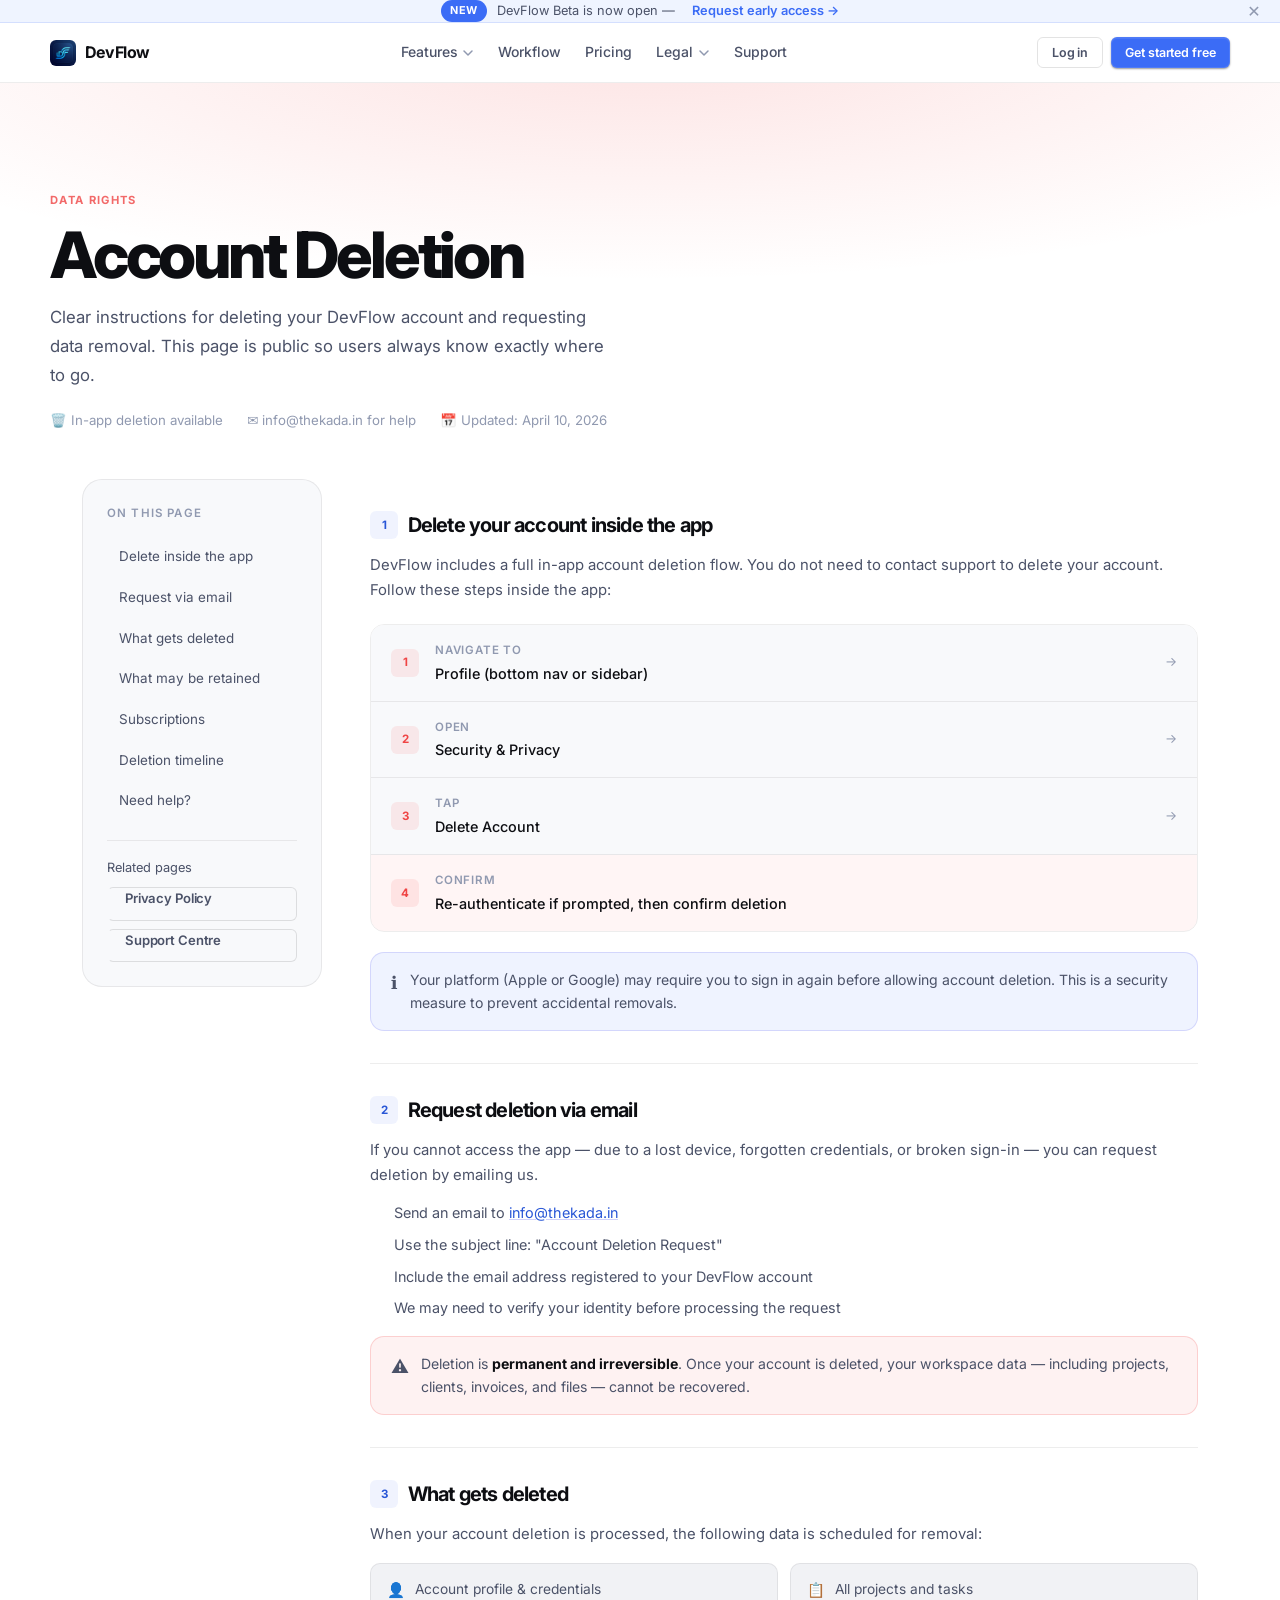
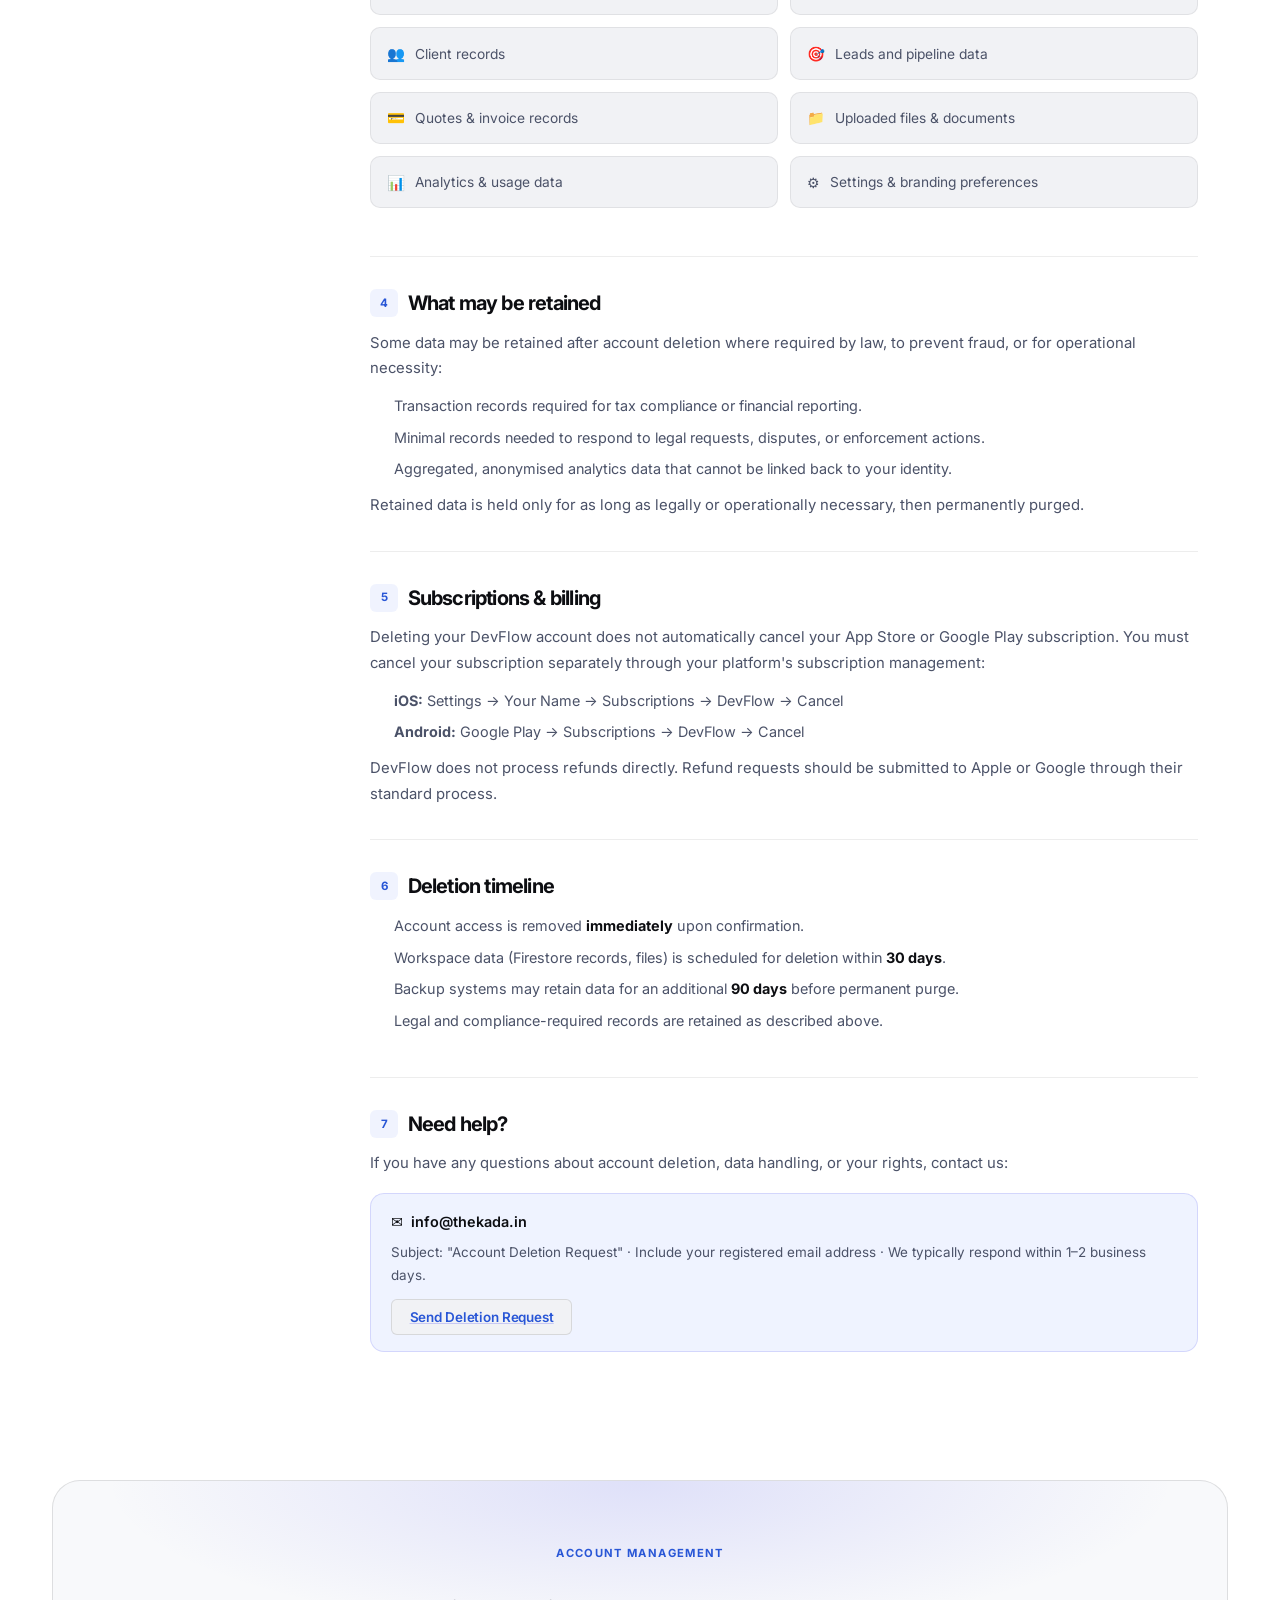
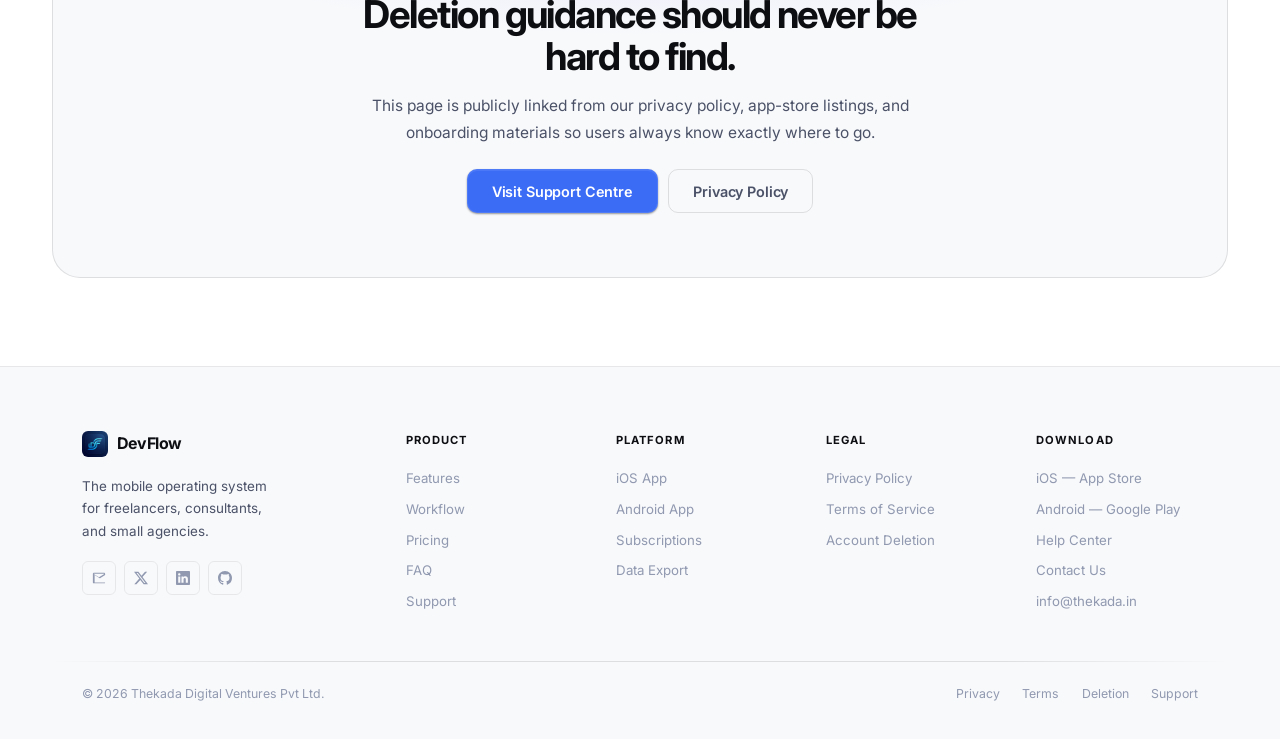
==== commit 273e209e: "redesign: light theme (plane.so) + unified footer across all pages Design system: - Flip dark→light:" ====
--- a/account-deletion.html
+++ b/account-deletion.html
@@ -2,8 +2,11 @@
 <html lang="en">
   <head>
     <meta charset="UTF-8" />
-    <meta name="viewport" content="width=device-width, initial-scale=1.0" />
-    <meta name="theme-color" content="#0d0f16" />
+    <meta name="viewport" content="width=device-width, initial-scale=1.0, viewport-fit=cover" />
+    <meta name="theme-color" content="#ffffff" />
+    <meta name="apple-mobile-web-app-capable" content="yes" />
+    <meta name="apple-mobile-web-app-status-bar-style" content="default" />
+    <meta name="format-detection" content="telephone=no" />
     <title>Account Deletion — DevFlow</title>
     <meta name="description" content="How to delete your DevFlow account and request data deletion. Clear instructions for in-app deletion and support-assisted deletion." />
         <link rel="preconnect" href="https://fonts.googleapis.com" />
@@ -418,15 +421,17 @@
       </section>
     </main>
 
-        <!-- ── FOOTER ─────────────────────────────────────────────── -->
+            <!-- FOOTER -->
     <footer class="site-footer" aria-label="Site footer">
       <div class="footer-top">
+        <!-- Brand col -->
         <div class="footer-brand-col">
           <a class="brand" href="./index.html" aria-label="DevFlow home">
             <img src="./assets/app-icon.png" alt="" width="22" height="22" decoding="async" aria-hidden="true" />
             DevFlow
           </a>
           <p class="footer-brand-desc">The mobile operating system for freelancers, consultants, and small agencies.</p>
+          <!-- Social links -->
           <div class="footer-socials" aria-label="Social links">
             <a class="social-link" href="mailto:info@thekada.in" aria-label="Email DevFlow support">
               <svg viewBox="0 0 16 16" fill="currentColor" aria-hidden="true"><path d="M1 3a1 1 0 0 1 1-1h12a1 1 0 0 1 1 1v10a1 1 0 0 1-1 1H2a1 1 0 0 1-1-1V3zm1 0v.511l6 3.6 6-3.6V3H2zm13 1.711-5.4 3.24a1 1 0 0 1-1.2 0L3 4.711V13h12V4.711z"/></svg>
@@ -441,27 +446,19 @@
               <svg viewBox="0 0 16 16" fill="currentColor" aria-hidden="true"><path d="M8 0C3.58 0 0 3.58 0 8c0 3.54 2.29 6.53 5.47 7.59.4.07.55-.17.55-.38 0-.19-.01-.82-.01-1.49-2.01.37-2.53-.49-2.69-.94-.09-.23-.48-.94-.82-1.13-.28-.15-.68-.52-.01-.53.63-.01 1.08.58 1.23.82.72 1.21 1.87.87 2.33.66.07-.52.28-.87.51-1.07-1.78-.2-3.64-.89-3.64-3.95 0-.87.31-1.59.82-2.15-.08-.2-.36-1.02.08-2.12 0 0 .67-.21 2.2.82.64-.18 1.32-.27 2-.27.68 0 1.36.09 2 .27 1.53-1.04 2.2-.82 2.2-.82.44 1.1.16 1.92.08 2.12.51.56.82 1.27.82 2.15 0 3.07-1.87 3.75-3.65 3.95.29.25.54.73.54 1.48 0 1.07-.01 1.93-.01 2.2 0 .21.15.46.55.38A8.012 8.012 0 0 0 16 8c0-4.42-3.58-8-8-8z"/></svg>
             </a>
           </div>
-          <div class="app-badges">
-            <a class="app-badge" href="./support.html#beta" aria-label="Download on iOS">
-              <svg viewBox="0 0 14 14" fill="currentColor" aria-hidden="true"><path d="M7.074 0a4.08 4.08 0 0 0-2.97 1.378A4.08 4.08 0 0 0 3 4.252l.001.024c.032.036 1.097 1.64 3.02 1.64 1.924 0 2.997-1.604 3.027-1.64A4.08 4.08 0 0 0 7.074 0zm.042 8.258c-.998 0-1.946.302-2.77.817C3.156 9.805 2 11.77 2 14h10c0-2.23-1.156-4.195-2.346-4.925a4.958 4.958 0 0 0-2.538-.817z"/></svg>
-              App Store
-            </a>
-            <a class="app-badge" href="./support.html#beta" aria-label="Download on Android">
-              <svg viewBox="0 0 14 14" fill="currentColor" aria-hidden="true"><path d="M2.268 1.193 8.26 7l-5.993 5.807A1 1 0 0 1 2 12V2a1 1 0 0 1 .268-.807zm9.26 4.54-1.618-.934-1.56 1.201 1.56 1.2 1.618-.934a.5.5 0 0 0 0-.867.5.5 0 0 0 0 .933zM3.415 1.45l5.656 3.266-1.42 1.093L3.415 1.45zm0 11.1 4.236-4.36-1.42-1.091-2.816 5.45z"/></svg>
-              Google Play
-            </a>
-          </div>
-        </div>
-
+        </div>
+
+        <!-- Product col -->
         <div class="footer-col">
           <p class="footer-col-title">Product</p>
           <a href="./index.html#features">Features</a>
           <a href="./index.html#workflow">Workflow</a>
           <a href="./index.html#pricing">Pricing</a>
           <a href="./index.html#faq">FAQ</a>
-          <a href="./support.html#beta">Beta Access <span class="new-tag">New</span></a>
-        </div>
-
+          <a href="./support.html">Support</a>
+        </div>
+
+        <!-- Platform col -->
         <div class="footer-col">
           <p class="footer-col-title">Platform</p>
           <a href="./support.html#signin">iOS App</a>
@@ -470,6 +467,7 @@
           <a href="./support.html#data">Data Export</a>
         </div>
 
+        <!-- Legal col -->
         <div class="footer-col">
           <p class="footer-col-title">Legal</p>
           <a href="./privacy.html">Privacy Policy</a>
@@ -477,10 +475,12 @@
           <a href="./account-deletion.html">Account Deletion</a>
         </div>
 
+        <!-- Download col -->
         <div class="footer-col">
-          <p class="footer-col-title">Support</p>
+          <p class="footer-col-title">Download</p>
+          <a href="https://apps.apple.com" target="_blank" rel="noopener">iOS — App Store</a>
+          <a href="https://play.google.com" target="_blank" rel="noopener">Android — Google Play</a>
           <a href="./support.html">Help Center</a>
-          <a href="./support.html#beta">Request Beta</a>
           <a href="./support.html#contact">Contact Us</a>
           <a href="mailto:info@thekada.in">info@thekada.in</a>
         </div>
@@ -489,7 +489,7 @@
       <div class="footer-divider"></div>
 
       <div class="footer-bottom">
-        <span>&copy; <span id="year"></span> Thekada Digital Ventures Pvt Ltd.</span>
+        <span>© <span id="year"></span> Thekada Digital Ventures Pvt Ltd.</span>
         <div class="footer-bottom-links">
           <a href="./privacy.html">Privacy</a>
           <a href="./terms.html">Terms</a>
--- a/styles.css
+++ b/styles.css
@@ -1,48 +1,48 @@
 /* ═══════════════════════════════════════════════════════════════
-   DEVFLOW  ·  Design System  ·  Plane.so-inspired
+   DEVFLOW  ·  Design System  ·  Plane.so Light Theme
    ════════════════════════════════════════════════════════════ */
 
 /* ─── TOKENS ─────────────────────────────────────────────────── */
 :root {
-  /* Backgrounds — layered dark grays like Plane */
-  --bg:           #0a0b0f;       /* page base */
-  --bg-raised:    #0f1117;       /* cards, panels */
-  --bg-surface:   #16181f;       /* inputs, table rows */
-  --bg-overlay:   #1c1f2a;       /* hover states, overlays */
-  --bg-muted:     #22263a;       /* muted chip backgrounds */
-
-  /* Borders — very subtle */
-  --border:       rgba(255,255,255,0.06);
-  --border-med:   rgba(255,255,255,0.10);
-  --border-hi:    rgba(255,255,255,0.16);
-  --border-focus: rgba(99,102,241,0.5);
+  /* Backgrounds — clean white like Plane */
+  --bg:           #ffffff;       /* page base */
+  --bg-raised:    #f8f9fb;       /* cards, panels */
+  --bg-surface:   #f1f2f5;       /* inputs, table rows */
+  --bg-overlay:   #e8eaef;       /* hover states, overlays */
+  --bg-muted:     #f0f1f4;       /* muted chip backgrounds */
+
+  /* Borders — very subtle grey */
+  --border:       rgba(0,0,0,0.07);
+  --border-med:   rgba(0,0,0,0.11);
+  --border-hi:    rgba(0,0,0,0.19);
+  --border-focus: rgba(59,102,246,0.4);
 
   /* Text */
-  --ink:          #e8eaf0;
-  --ink-muted:    #8891a8;
-  --ink-faint:    #4b5268;
-
-  /* Accent — Plane-like indigo */
-  --accent:       #5b5fee;
-  --accent-hi:    #7c80f4;
-  --accent-soft:  rgba(91,95,238,0.10);
-  --accent-glow:  rgba(91,95,238,0.30);
+  --ink:          #0d0e12;
+  --ink-muted:    #4b5268;
+  --ink-faint:    #9099b0;
+
+  /* Accent — Plane indigo-blue */
+  --accent:       #3b6cf6;
+  --accent-hi:    #2856d6;
+  --accent-soft:  rgba(59,102,246,0.08);
+  --accent-glow:  rgba(59,102,246,0.20);
 
   /* Status */
-  --green:        #22c55e;
-  --green-soft:   rgba(34,197,94,0.10);
-  --amber:        #f59e0b;
-  --amber-soft:   rgba(245,158,11,0.10);
-  --red:          #ef4444;
-  --red-soft:     rgba(239,68,68,0.10);
+  --green:        #16a34a;
+  --green-soft:   rgba(22,163,74,0.09);
+  --amber:        #d97706;
+  --amber-soft:   rgba(217,119,6,0.09);
+  --red:          #dc2626;
+  --red-soft:     rgba(220,38,38,0.09);
   --white:        #ffffff;
 
-  /* Shadows */
-  --shadow-sm:    0 1px 2px rgba(0,0,0,0.5);
-  --shadow-md:    0 4px 16px rgba(0,0,0,0.6);
-  --shadow-lg:    0 12px 40px rgba(0,0,0,0.7);
-  --shadow-xl:    0 24px 80px rgba(0,0,0,0.8);
-  --shadow-glow:  0 0 50px rgba(91,95,238,0.18);
+  /* Shadows — light-mode appropriate */
+  --shadow-sm:    0 1px 3px rgba(0,0,0,0.07), 0 1px 2px rgba(0,0,0,0.05);
+  --shadow-md:    0 4px 16px rgba(0,0,0,0.09), 0 2px 6px rgba(0,0,0,0.06);
+  --shadow-lg:    0 12px 40px rgba(0,0,0,0.12), 0 4px 12px rgba(0,0,0,0.07);
+  --shadow-xl:    0 24px 64px rgba(0,0,0,0.14);
+  --shadow-glow:  0 0 0 1px rgba(59,102,246,0.18), 0 4px 20px rgba(59,102,246,0.12);
 
   /* Radii */
   --radius-xs:    4px;
@@ -103,14 +103,14 @@
   font-weight: 800;
   letter-spacing: -0.05em;
   line-height: 1.0;
-  color: var(--white);
+  color: var(--ink);
 }
 h2 {
   font-size: clamp(1.85rem, 3.5vw, 3.2rem);
   font-weight: 700;
   letter-spacing: -0.04em;
   line-height: 1.1;
-  color: var(--white);
+  color: var(--ink);
 }
 h3 {
   font-size: clamp(1.05rem, 1.8vw, 1.25rem);
@@ -156,23 +156,16 @@
   align-items: center;
   justify-content: center;
   gap: 0.65rem;
-  background: linear-gradient(90deg, rgba(91,95,238,0.18), rgba(91,95,238,0.08), rgba(91,95,238,0.18));
-  border-bottom: 1px solid rgba(91,95,238,0.2);
+  background: #eff4ff;
+  border-bottom: 1px solid rgba(59,102,246,0.15);
   font-size: 0.8rem;
   color: var(--ink-muted);
   white-space: nowrap;
   overflow: hidden;
   text-overflow: ellipsis;
 }
-.announce-bar a {
-  color: var(--accent-hi);
-  font-weight: 600;
-  display: inline-flex;
-  align-items: center;
-  gap: 0.3rem;
-  transition: color 150ms;
-}
-.announce-bar a:hover { color: var(--white); }
+.announce-bar a { color: var(--accent); font-weight: 600; display: inline-flex; align-items: center; gap: 0.3rem; transition: color 150ms; }
+.announce-bar a:hover { color: var(--accent-hi); }
 .announce-badge {
   display: inline-flex;
   align-items: center;
@@ -219,14 +212,14 @@
   align-items: center;
   padding-inline: clamp(1rem, 3vw, 2rem);
   border-bottom: 1px solid var(--border);
-  background: rgba(10,11,15,0.88);
-  backdrop-filter: blur(24px) saturate(160%);
-  -webkit-backdrop-filter: blur(24px) saturate(160%);
+  background: rgba(255,255,255,0.92);
+  backdrop-filter: blur(20px) saturate(180%);
+  -webkit-backdrop-filter: blur(20px) saturate(180%);
   transition: box-shadow 200ms, background 200ms;
 }
 .site-header.scrolled {
-  background: rgba(10,11,15,0.96);
-  box-shadow: 0 1px 0 var(--border), 0 4px 24px rgba(0,0,0,0.5);
+  background: rgba(255,255,255,0.98);
+  box-shadow: 0 1px 0 var(--border), 0 4px 16px rgba(0,0,0,0.06);
 }
 
 /* no banner pages */
@@ -250,7 +243,7 @@
   font-size: 1rem;
   font-weight: 700;
   letter-spacing: -0.025em;
-  color: var(--white);
+  color: var(--ink);
   flex-shrink: 0;
   transition: opacity 150ms;
 }
@@ -458,9 +451,25 @@
 .mobile-nav-links a:last-child { border-bottom: none; }
 .mobile-nav-actions {
   display: grid;
-  gap: 0.6rem;
-  padding-top: 1rem;
+  gap: 0.65rem;
+  padding-top: 1.25rem;
   border-top: 1px solid var(--border);
+}
+.store-btn-mobile-cta {
+  width: 100%;
+  justify-content: center;
+  min-height: 52px;
+  border-radius: var(--radius-md);
+  gap: 0.85rem;
+  padding: 0.85rem 1.25rem;
+}
+.store-btn-mobile-cta .store-btn-sub  { font-size: 0.55rem; }
+.store-btn-mobile-cta .store-btn-name { font-size: 1rem; }
+.mobile-nav-pricing-link {
+  width: 100%;
+  justify-content: center;
+  min-height: 44px;
+  font-size: 0.9rem;
 }
 .mobile-nav-actions .btn { justify-content: center; width: 100%; }
 
@@ -575,6 +584,10 @@
 }
 .store-btn-google:hover { background: #f5f5f5; box-shadow: 0 8px 28px rgba(0,0,0,0.24); color: #1f1f1f; }
 
+/* Dynamic OS logic */
+html.os-android .store-btn-apple { display: none !important; }
+html.os-ios .store-btn-google { display: none !important; }
+
 /* Sizes */
 .store-btn-sm { padding: 0.35rem 0.8rem; border-radius: 8px; gap: 0.45rem; }
 .store-btn-sm .store-btn-sub  { font-size: 0.5rem; }
@@ -641,15 +654,15 @@
   text-align: center;
 }
 
-/* Layered gradient background */
+/* Layered gradient background — light mode */
 .hero::before {
   content: '';
   position: absolute;
   inset: 0;
   background:
-    radial-gradient(ellipse 120% 55% at 50% -10%, rgba(91,95,238,0.28) 0%, transparent 60%),
-    radial-gradient(ellipse 60% 45% at 10% 90%,  rgba(139,92,246,0.10) 0%, transparent 70%),
-    radial-gradient(ellipse 55% 45% at 90% 75%,  rgba(59,130,246,0.09) 0%, transparent 70%);
+    radial-gradient(ellipse 120% 55% at 50% -10%, rgba(59,102,246,0.10) 0%, transparent 60%),
+    radial-gradient(ellipse 60% 45% at 10% 90%,  rgba(99,78,246,0.05) 0%, transparent 70%),
+    radial-gradient(ellipse 55% 45% at 90% 75%,  rgba(59,130,246,0.04) 0%, transparent 70%);
   pointer-events: none;
 }
 
@@ -658,7 +671,7 @@
   content: '';
   position: absolute;
   inset: 0;
-  background-image: radial-gradient(circle, rgba(255,255,255,0.042) 1px, transparent 1px);
+  background-image: radial-gradient(circle, rgba(0,0,0,0.045) 1px, transparent 1px);
   background-size: 40px 40px;
   mask-image: radial-gradient(ellipse 80% 65% at 50% 40%, black 20%, transparent 100%);
   pointer-events: none;
@@ -674,20 +687,20 @@
 }
 .hero-orb-1 {
   width: 520px; height: 520px;
-  background: radial-gradient(circle, rgba(91,95,238,0.18) 0%, transparent 70%);
+  background: radial-gradient(circle, rgba(59,102,246,0.12) 0%, transparent 70%);
   top: -120px; left: 50%;
   transform: translateX(-50%);
   animation: orb-drift-a 12s ease-in-out infinite;
 }
 .hero-orb-2 {
   width: 380px; height: 380px;
-  background: radial-gradient(circle, rgba(139,92,246,0.12) 0%, transparent 70%);
+  background: radial-gradient(circle, rgba(99,78,246,0.08) 0%, transparent 70%);
   bottom: 80px; left: -80px;
   animation: orb-drift-b 15s ease-in-out infinite;
 }
 .hero-orb-3 {
   width: 320px; height: 320px;
-  background: radial-gradient(circle, rgba(59,130,246,0.10) 0%, transparent 70%);
+  background: radial-gradient(circle, rgba(59,130,246,0.07) 0%, transparent 70%);
   bottom: 100px; right: -60px;
   animation: orb-drift-a 18s ease-in-out infinite reverse;
 }
@@ -1354,57 +1367,265 @@
 /* ═══════════════════════════════════════════════════════════════
    FOOTER  —  Plane.so rich multi-column footer
    ════════════════════════════════════════════════════════════ */
-/* ── Pre-footer download strip ───────────────────────────────── */
-.footer-dl-strip {
+/* ═══════════════════════════════════════════════════════════════
+   NEWSLETTER SECTION
+   ════════════════════════════════════════════════════════════ */
+.newsletter-section {
   position: relative;
   overflow: hidden;
-  background: linear-gradient(135deg, rgba(91,95,238,0.12) 0%, rgba(139,92,246,0.08) 50%, rgba(59,130,246,0.06) 100%);
+  padding: clamp(4rem, 8vw, 7rem) clamp(1.25rem, 4vw, 2rem);
   border-top: 1px solid rgba(91,95,238,0.18);
-  padding: 4rem clamp(1rem,4vw,2rem);
-  text-align: center;
-}
-.footer-dl-strip::before {
-  content: '';
+  background:
+    radial-gradient(ellipse 80% 70% at 0% 50%, rgba(91,95,238,0.14) 0%, transparent 60%),
+    radial-gradient(ellipse 60% 60% at 100% 50%, rgba(139,92,246,0.09) 0%, transparent 60%),
+    linear-gradient(180deg, rgba(91,95,238,0.05) 0%, var(--bg) 100%);
+}
+
+/* floating orbs */
+.nl-orb {
   position: absolute;
-  width: 600px; height: 600px;
   border-radius: 50%;
-  background: radial-gradient(circle, rgba(91,95,238,0.14) 0%, transparent 65%);
-  top: -200px; left: 50%;
-  transform: translateX(-50%);
   pointer-events: none;
-}
-.footer-dl-strip-inner {
+  filter: blur(64px);
+}
+.nl-orb-1 {
+  width: 480px; height: 480px;
+  background: radial-gradient(circle, rgba(91,95,238,0.22) 0%, transparent 70%);
+  top: -160px; left: -100px;
+  animation: orb-drift-a 14s ease-in-out infinite;
+}
+.nl-orb-2 {
+  width: 360px; height: 360px;
+  background: radial-gradient(circle, rgba(139,92,246,0.14) 0%, transparent 70%);
+  bottom: -100px; right: -80px;
+  animation: orb-drift-b 18s ease-in-out infinite;
+}
+
+/* subtle dot grid */
+.nl-grid-bg {
+  position: absolute;
+  inset: 0;
+  background-image: radial-gradient(circle, rgba(255,255,255,0.035) 1px, transparent 1px);
+  background-size: 36px 36px;
+  mask-image: radial-gradient(ellipse 90% 80% at 50% 50%, black 30%, transparent 100%);
+  pointer-events: none;
+}
+
+/* two-column inner */
+.nl-inner {
   position: relative;
-  max-width: 560px;
+  z-index: 1;
+  display: grid;
+  grid-template-columns: 1fr 1fr;
+  gap: clamp(3rem, 6vw, 6rem);
+  align-items: center;
+  max-width: var(--max-w);
   margin-inline: auto;
 }
-.footer-dl-strip h2 {
-  font-size: clamp(1.6rem, 3vw, 2.4rem);
+
+/* left copy */
+.nl-copy { display: grid; gap: 1rem; }
+.nl-copy .eyebrow { margin-bottom: 0; }
+.nl-copy h2 {
+  font-size: clamp(1.8rem, 3.5vw, 2.8rem);
   font-weight: 800;
   letter-spacing: -0.04em;
-  margin-bottom: 0.6rem;
-  background: linear-gradient(135deg, #fff 0%, rgba(255,255,255,0.7) 100%);
+  line-height: 1.08;
+  background: linear-gradient(135deg, #fff 0%, rgba(255,255,255,0.72) 100%);
   -webkit-background-clip: text;
   -webkit-text-fill-color: transparent;
   background-clip: text;
 }
-.footer-dl-strip p {
-  font-size: 0.93rem;
+.nl-copy p {
+  font-size: 0.97rem;
   color: var(--ink-muted);
-  margin-bottom: 2rem;
-  line-height: 1.65;
-}
-.footer-dl-strip-btns {
+  line-height: 1.7;
+  max-width: 40ch;
+}
+
+/* proof chips */
+.nl-proof {
   display: flex;
   flex-wrap: wrap;
-  gap: 0.75rem;
-  justify-content: center;
-}
+  gap: 0.5rem;
+  margin-top: 0.5rem;
+}
+.nl-proof-chip {
+  display: inline-flex;
+  align-items: center;
+  gap: 0.35rem;
+  padding: 0.3rem 0.75rem;
+  border: 1px solid rgba(91,95,238,0.2);
+  border-radius: var(--radius-full);
+  background: rgba(91,95,238,0.06);
+  color: var(--ink-muted);
+  font-size: 0.75rem;
+  font-weight: 500;
+}
+.nl-proof-chip svg { color: var(--green); flex-shrink: 0; }
+
+/* right: glassmorphism card */
+.nl-form-wrap { width: 100%; }
+.nl-card {
+  background: rgba(22, 24, 31, 0.8);
+  backdrop-filter: blur(24px) saturate(160%);
+  -webkit-backdrop-filter: blur(24px) saturate(160%);
+  border: 1px solid rgba(255,255,255,0.1);
+  border-radius: var(--radius-2xl);
+  padding: 2rem;
+  box-shadow:
+    0 0 0 1px rgba(91,95,238,0.12),
+    0 24px 60px rgba(0,0,0,0.45),
+    0 0 80px rgba(91,95,238,0.08);
+  display: grid;
+  gap: 1rem;
+}
+
+/* envelope icon on card */
+.nl-card-icon {
+  width: 52px; height: 52px;
+  border-radius: var(--radius-lg);
+  background: var(--accent-soft);
+  border: 1px solid rgba(91,95,238,0.25);
+  display: grid;
+  place-items: center;
+  color: var(--accent-hi);
+}
+
+.nl-card-label {
+  font-size: 0.82rem;
+  font-weight: 600;
+  color: var(--ink);
+  margin: 0;
+}
+
+/* email + submit inline row */
+.nl-input-row {
+  display: flex;
+  gap: 0.5rem;
+  align-items: stretch;
+}
+.nl-input {
+  flex: 1;
+  height: 48px;
+  padding: 0 1rem;
+  background: var(--bg-overlay);
+  border: 1px solid var(--border-med);
+  border-radius: var(--radius-md);
+  color: var(--ink);
+  font-size: 0.9rem;
+  font-family: inherit;
+  transition: border-color 180ms, box-shadow 180ms;
+  outline: none;
+  min-width: 0;
+}
+.nl-input::placeholder { color: var(--ink-faint); }
+.nl-input:focus {
+  border-color: var(--accent);
+  box-shadow: 0 0 0 3px rgba(91,95,238,0.18);
+}
+.nl-input.error {
+  border-color: var(--red);
+  box-shadow: 0 0 0 3px rgba(239,68,68,0.15);
+}
+
+/* submit button */
+.nl-submit {
+  display: inline-flex;
+  align-items: center;
+  gap: 0.45rem;
+  height: 48px;
+  padding: 0 1.35rem;
+  border-radius: var(--radius-md);
+  background: var(--accent);
+  color: #fff;
+  font-size: 0.88rem;
+  font-weight: 600;
+  font-family: inherit;
+  border: none;
+  cursor: pointer;
+  white-space: nowrap;
+  flex-shrink: 0;
+  box-shadow: 0 4px 20px rgba(91,95,238,0.4);
+  transition:
+    background 160ms,
+    box-shadow 200ms var(--ease-out),
+    transform 200ms var(--ease-out);
+}
+.nl-submit:hover {
+  background: #6a6eff;
+  box-shadow: 0 8px 28px rgba(91,95,238,0.5);
+  transform: translateY(-1px);
+}
+.nl-submit:active { transform: scale(0.97); }
+.nl-submit:disabled {
+  opacity: 0.6;
+  cursor: not-allowed;
+  transform: none;
+}
+.nl-submit-arrow {
+  transition: transform 200ms var(--ease-out);
+}
+.nl-submit:hover .nl-submit-arrow { transform: translateX(3px); }
+
+/* hint text */
+.nl-hint {
+  font-size: 0.76rem;
+  color: var(--ink-faint);
+  margin: 0;
+  line-height: 1.5;
+}
+
+/* success banner */
+.nl-success {
+  display: flex;
+  align-items: center;
+  gap: 0.65rem;
+  padding: 0.85rem 1rem;
+  background: var(--green-soft);
+  border: 1px solid rgba(34,197,94,0.2);
+  border-radius: var(--radius-md);
+  color: var(--green);
+  font-size: 0.88rem;
+  font-weight: 500;
+  animation: nl-fade-in 320ms var(--ease-out);
+}
+@keyframes nl-fade-in {
+  from { opacity: 0; transform: translateY(6px); }
+  to   { opacity: 1; transform: none; }
+}
+
+/* ── Newsletter responsive ────────────────────────────────── */
+@media (max-width: 860px) {
+  .nl-inner {
+    grid-template-columns: 1fr;
+    gap: 2.5rem;
+  }
+  .nl-copy { text-align: center; }
+  .nl-copy p { max-width: none; }
+  .nl-proof { justify-content: center; }
+}
+
+@media (max-width: 640px) {
+  .newsletter-section { padding: 3rem 1.25rem; }
+  .nl-card { padding: 1.5rem; }
+  .nl-input-row { flex-direction: column; }
+  .nl-input  { height: 50px; }
+  .nl-submit { height: 50px; width: 100%; justify-content: center; }
+}
+
+@media (max-width: 480px) {
+  .nl-copy h2 { font-size: 1.7rem; }
+  .nl-card { padding: 1.25rem; border-radius: var(--radius-xl); }
+  .nl-card-icon { width: 44px; height: 44px; }
+  .nl-proof-chip { font-size: 0.7rem; padding: 0.25rem 0.6rem; }
+}
+
 
 /* ── Main footer ─────────────────────────────────────────────── */
 .site-footer {
-  background: #080910;
-  border-top: none;
+  background: #f8f9fb;
+  border-top: 1px solid var(--border);
 }
 
 /* top area */
@@ -1549,50 +1770,377 @@
 .reveal-delay-4 { transition-delay: 280ms; }
 
 /* ═══════════════════════════════════════════════════════════════
-   RESPONSIVE
+   RESPONSIVE  —  Mobile-First Complete Restructure
+   Strategy: Breakpoints at 480 / 640 / 768 / 860 / 1024 / 1100
    ════════════════════════════════════════════════════════════ */
+
+/* ── iOS safe-area / notch support ─────────────────────────── */
+:root {
+  --safe-top:    env(safe-area-inset-top, 0px);
+  --safe-bottom: env(safe-area-inset-bottom, 20px);
+  --safe-left:   env(safe-area-inset-left, 0px);
+  --safe-right:  env(safe-area-inset-right, 0px);
+}
+
+/* ── TABLET — 1100px ──────────────────────────────────────── */
 @media (max-width: 1100px) {
+  .footer-top {
+    grid-template-columns: 1fr 1fr;
+    gap: 2rem 2.5rem;
+  }
+  .footer-brand-col { grid-column: 1 / -1; }
+
+  .feature-showcase { grid-template-columns: 1fr; gap: 2.5rem; }
+  .feature-showcase.reverse { direction: ltr; }
+  .feature-content p { max-width: none; }
+
+  .workflow-section { grid-template-columns: 1fr; gap: 2.5rem; }
+  .workflow-sticky  { position: static; }
+  .workflow-sticky p { max-width: none; }
+
+  .trust-grid { grid-template-columns: repeat(2, 1fr); }
+  .app-mockup { grid-template-columns: 160px 1fr; }
+  .metric-row { grid-template-columns: repeat(2, 1fr); }
+}
+
+/* ── TABLET-SMALL — 1024px ─────────────────────────────────── */
+@media (max-width: 1024px) {
+  .hero-inner { max-width: 720px; }
+  .hero-visual { max-width: 100%; }
+
+  .pricing-grid {
+    grid-template-columns: repeat(2, 1fr);
+    max-width: 700px;
+    margin-inline: auto;
+  }
+  /* Agency card spans full width on 2-col layout */
+  .pricing-grid > article:last-child {
+    grid-column: 1 / -1;
+    max-width: 340px;
+    margin-inline: auto;
+    width: 100%;
+  }
+
+  .audience-grid { grid-template-columns: repeat(2, 1fr); }
+}
+
+/* ── MOBILE-LARGE — 860px ──────────────────────────────────── */
+@media (max-width: 860px) {
+  /* Header */
+  .site-nav { display: none; }
+  .nav-toggle { display: inline-flex; }
+
+  /* Hide desktop store buttons already removed; ensure toggle visible */
+  .header-actions .store-btn { display: none; }
+
+  /* Hero: tighten up and remove huge padding */
+  .hero {
+    padding-top: clamp(2rem, 6vw, 4rem);
+    padding-bottom: 0;
+    min-height: auto;
+  }
+  .hero-inner { align-items: center; text-align: center; }
+  .hero-badge { margin-bottom: 1.2rem; }
+
+  h1 { font-size: clamp(2rem, 7vw, 3.2rem); }
+  h2 { font-size: clamp(1.5rem, 5vw, 2.2rem); }
+
+  .hero-lead {
+    font-size: 1rem;
+    max-width: 44ch;
+    margin-bottom: 1.8rem;
+  }
+
+  /* Hero actions: make buttons full width on mobile */
+  .hero-actions {
+    flex-direction: column;
+    width: 100%;
+    max-width: 360px;
+    gap: 0.65rem;
+  }
+  .hero-actions .store-btn {
+    width: 100%;
+    justify-content: center;
+  }
+
+  /* Hero stats: scroll horizontally instead of breaking */
+  .hero-stats {
+    flex-wrap: nowrap;
+    overflow-x: auto;
+    -webkit-overflow-scrolling: touch;
+    scrollbar-width: none;
+    gap: 1.2rem;
+    padding: 0.75rem 1.25rem;
+    border-radius: var(--radius-xl);
+    justify-content: flex-start;
+    max-width: 100%;
+  }
+  .hero-stats::-webkit-scrollbar { display: none; }
+  .hero-stat-divider { flex-shrink: 0; }
+  .hero-stat { flex-shrink: 0; }
+
+  /* Hero visual: hidden behind fold on mobile */
+  .hero-visual {
+    margin-top: 3rem;
+    max-width: 100%;
+    border-radius: var(--radius-xl) var(--radius-xl) 0 0;
+    overflow: hidden;
+  }
+
+  /* Remove sidebar from app mockup */
+  .app-sidebar { display: none; }
+  .app-mockup  { grid-template-columns: 1fr; }
+  .metric-row  { grid-template-columns: repeat(2, 1fr); gap: 0.5rem; }
+
+  /* Sections */
+  .section { padding: 3rem 1.25rem; }
+  .section-header { margin-bottom: 2rem; }
+
+  /* Value grid: 2 col */
+  .value-grid { grid-template-columns: repeat(2, 1fr); }
+
+  /* Feature showcase: single col, visual on top */
+  .feature-showcase { grid-template-columns: 1fr; gap: 2rem; }
+  .feature-showcase.reverse { direction: ltr; }
+  .feature-content h2 { font-size: clamp(1.4rem, 5vw, 2rem); }
+  .feature-visual { min-height: 240px; }
+
+  /* Workflow steps: remove sticky left col */
+  .workflow-section { grid-template-columns: 1fr; gap: 2rem; }
+  .workflow-sticky  { position: static; }
+  .workflow-sticky > div[style] { flex-wrap: wrap; }
+
+  /* Audience: 1 col, full width */
+  .audience-grid { grid-template-columns: 1fr; max-width: 480px; margin-inline: auto; }
+
+  /* Trust: 2 col */
+  .trust-grid { grid-template-columns: repeat(2, 1fr); }
+
+  /* Pricing: 1 col centred */
+  .pricing-grid {
+    grid-template-columns: 1fr;
+    max-width: 380px;
+    margin-inline: auto;
+  }
+  .pricing-grid > article:last-child {
+    grid-column: auto;
+    max-width: none;
+  }
+
+  /* Footer strip buttons */
+  /* Footer top: 2-col */
+  .footer-top { grid-template-columns: 1fr 1fr; gap: 1.5rem 2rem; }
+  .footer-brand-col { grid-column: 1 / -1; }
+  .footer-brand-desc { max-width: none; }
+
+  /* App badges in footer: horizontal */
+  .app-badges { flex-direction: row !important; flex-wrap: wrap; gap: 0.5rem; }
+}
+
+/* ── MOBILE — 640px ─────────────────────────────────────────── */
+@media (max-width: 640px) {
+  /* Container padding */
+  .container { width: calc(100% - 2rem); }
+
+  /* Header: tighter */
+  .site-header { padding-inline: 1rem; }
+  .header-inner { gap: 0.5rem; }
+
+  /* Hero */
+  .hero { padding-top: 2rem; }
+  h1 { font-size: clamp(1.9rem, 8vw, 2.8rem); letter-spacing: -0.04em; }
+  .hero-lead { font-size: 0.95rem; }
+
+  /* Stats: smaller text */
+  .hero-stat-val { font-size: 1rem; }
+  .hero-stat-label { font-size: 0.62rem; }
+
+  /* Value grid: 1 col on small phones */
+  .value-grid { grid-template-columns: 1fr; border-radius: var(--radius-lg); }
+  .value-card { padding: 1.25rem; }
+
+  /* Feature visual: smaller */
+  .feature-visual { min-height: 200px; }
+  .pipeline-visual, .invoice-visual, .analytics-visual { padding: 1rem; }
+  .pipeline-col-labels, .pipeline-cols { grid-template-columns: repeat(2, 1fr); }
+  /* Trim pipeline to 2 cols on mobile */
+  .pipeline-col:nth-child(n+3) { display: none; }
+  .pipeline-col-label:nth-child(n+3) { display: none; }
+
+  /* Metric row: 2 col tight */
+  .metric-card { padding: 0.65rem 0.75rem; }
+  .metric-value { font-size: 1.05rem; }
+
+  /* Workflow step: shrink numbers */
+  .workflow-step { padding: 1.25rem 0; gap: 0.85rem; }
+  .step-num { width: 28px; height: 28px; font-size: 0.7rem; }
+
+  /* Trust: 1 col on small */
+  .trust-grid { grid-template-columns: 1fr; }
+
+  /* Audience cards: tighter */
+  .audience-card { padding: 1.25rem; }
+
+  /* Pricing: full width */
+  .pricing-grid { max-width: 100%; }
+  .pricing-tier { padding: 1.35rem; }
+  .tier-store-btns { flex-direction: column; }
+  .tier-store-btns .store-btn { width: 100%; justify-content: center; }
+
+  /* FAQ */
+  .faq-summary { font-size: 0.9rem; padding: 1rem 0; }
+
+  /* CTA */
+  .cta-box { padding: 2rem 1.25rem; border-radius: var(--radius-xl); }
+  .cta-actions { flex-direction: column; align-items: stretch; }
+  .cta-actions .store-btn { justify-content: center; }
+
+
+  /* Footer grid: 2-col links */
   .footer-top { grid-template-columns: 1fr 1fr; }
   .footer-brand-col { grid-column: 1 / -1; }
-  .feature-showcase { grid-template-columns: 1fr; }
-  .feature-showcase.reverse { direction: ltr; }
-  .workflow-section { grid-template-columns: 1fr; }
-  .workflow-sticky { position: static; }
-  .trust-grid { grid-template-columns: repeat(2,1fr); }
-  .app-mockup { grid-template-columns: 160px 1fr; }
-  .metric-row { grid-template-columns: repeat(2,1fr); }
-}
-
-@media (max-width: 860px) {
-  .site-nav, .header-actions .btn:not(:last-child) { display: none; }
-  .nav-toggle { display: inline-flex; }
-  .pricing-grid { grid-template-columns: 1fr; max-width: 400px; margin-inline: auto; }
-  .audience-grid { grid-template-columns: 1fr; max-width: 500px; margin-inline: auto; }
-  .hero-visual { max-width: 600px; }
-  .app-sidebar { display: none; }
-  .app-mockup { grid-template-columns: 1fr; }
-}
-
-@media (max-width: 680px) {
-  .footer-top { grid-template-columns: 1fr 1fr; gap: 1.5rem 2rem; }
-  .footer-brand-col { grid-column: 1 / -1; }
-  .trust-grid { grid-template-columns: 1fr 1fr; }
-  .footer-bottom { flex-direction: column; align-items: flex-start; gap: 0.5rem; }
-}
-
-@media (max-width: 480px) {
-  .stats-band { display: none; }
-  .trust-grid { grid-template-columns: 1fr; }
-  .footer-top { grid-template-columns: 1fr; }
+
+  /* Footer bottom: stacked */
+  .footer-bottom {
+    flex-direction: column;
+    align-items: flex-start;
+    gap: 0.5rem;
+  }
+  .footer-bottom-links { gap: 0.25rem 1rem; }
+
+  /* App table: hide 3rd+ columns */
   .table-header > *:nth-child(n+3),
   .table-row   > *:nth-child(n+3) { display: none; }
   .table-header, .table-row { grid-template-columns: 2fr 1fr; }
-  .hero-actions { flex-direction: column; width: 100%; }
-  .hero-actions .btn { width: 100%; justify-content: center; }
-}
-
+
+  /* Hero actions: full width stacked */
+  .hero-actions { max-width: 100%; }
+
+  /* Store button full width */
+  .store-btn-lg {
+    padding: 0.85rem 1.4rem;
+    border-radius: 14px;
+    width: 100%;
+    justify-content: center;
+  }
+}
+
+/* ── MOBILE-SMALL — 480px ──────────────────────────────────── */
+@media (max-width: 480px) {
+  /* Stats marquee hidden — too wide */
+  .stats-band { display: none; }
+
+  /* Hero: more compact */
+  .hero { padding-top: 1.5rem; }
+  .hero-badge { margin-bottom: 1rem; }
+  h1 { font-size: clamp(1.7rem, 9vw, 2.4rem); }
+  h2 { font-size: clamp(1.3rem, 6vw, 1.8rem); }
+  .hero-lead { font-size: 0.9rem; margin-bottom: 1.5rem; }
+
+  /* Hero stats: 2×2 grid instead of row */
+  .hero-stats {
+    display: grid;
+    grid-template-columns: 1fr 1fr;
+    gap: 0.75rem;
+    padding: 0.85rem;
+    overflow: visible;
+    border-radius: var(--radius-lg);
+    max-width: 280px;
+    margin-inline: auto;
+  }
+  .hero-stat-divider { display: none; }
+  .hero-stat { background: rgba(255,255,255,0.03); border-radius: var(--radius-sm); padding: 0.65rem; }
+  .hero-stat-val { font-size: 0.95rem; }
+
+  /* Hero visual: slimmer */
+  .hero-visual { margin-top: 2rem; }
+  .window-bar { padding: 0.55rem 0.75rem; }
+  .window-dot { width: 7px; height: 7px; }
+  .app-main { padding: 0.75rem 0.9rem; gap: 0.65rem; }
+  .app-topbar { margin-bottom: 0; }
+  .app-page-title { font-size: 0.85rem; }
+
+  /* Metric: 2 max */
+  .metric-row { grid-template-columns: repeat(2, 1fr); }
+  .metric-card:nth-child(n+3) { display: none; }
+
+  /* Sections */
+  .section { padding: 2.5rem 1rem; }
+
+  /* Pipeline: 1 col */
+  .pipeline-col-labels { grid-template-columns: repeat(1, 1fr); }
+  .pipeline-cols { grid-template-columns: repeat(1, 1fr); }
+  .pipeline-col:nth-child(n+2) { display: none; }
+  .pipeline-col-label:nth-child(n+2) { display: none; }
+
+  /* Footer: single col */
+  .footer-top { grid-template-columns: 1fr; gap: 1.25rem; }
+  .footer-brand-col { grid-column: auto; }
+  .footer-col { gap: 0.5rem; }
+
+  /* App badges in footer: stacked */
+  .app-badges { flex-direction: column !important; }
+  .app-badges .store-btn { width: 100%; justify-content: center; }
+
+  /* Pricing toggle: stack buttons */
+  .pricing-toggle-wrap { flex-direction: column; border-radius: var(--radius-lg); width: 100%; }
+  .pricing-toggle-btn { width: 100%; justify-content: center; }
+
+  /* FAQ */
+  .faq-body p { font-size: 0.85rem; }
+}
+
+/* ── TINY — 360px (older Android, small iPhones) ─────────────── */
+@media (max-width: 360px) {
+  h1 { font-size: 1.65rem; }
+  h2 { font-size: 1.25rem; }
+  .hero-lead { font-size: 0.88rem; }
+
+  .store-btn-lg { padding: 0.75rem 1.1rem; }
+  .store-btn-lg .store-btn-name { font-size: 1rem; }
+
+  .nav-toggle { width: 1.85rem; height: 1.85rem; }
+  .brand { font-size: 0.9rem; }
+  .brand img { width: 22px; height: 22px; }
+
+  .section { padding: 2rem 0.85rem; }
+  .cta-box { padding: 1.75rem 1rem; }
+  .pricing-tier { padding: 1.15rem; }
+  .audience-card { padding: 1rem; }
+}
+
+/* ── MOBILE NAV open state — full screen overlay ─────────────── */
+@media (max-width: 860px) {
+  .mobile-nav-overlay {
+    /* Respect iOS safe areas at top/bottom */
+    inset: var(--header-h) 0 0 0;
+    padding-bottom: calc(1.5rem + var(--safe-bottom));
+    padding-left:  calc(1.25rem + var(--safe-left));
+    padding-right: calc(1.25rem + var(--safe-right));
+  }
+
+  .mobile-nav-links a {
+    /* Minimum 44px touch target (Apple/Google HIG) */
+    min-height: 44px;
+    padding: 0.85rem 0.5rem;
+    font-size: 1.05rem;
+  }
+  .mobile-nav-actions .store-btn {
+    min-height: 52px;
+    width: 100%;
+    justify-content: center;
+  }
+}
+
+/* ── REDUCED MOTION ───────────────────────────────────────── */
 @media (prefers-reduced-motion: reduce) {
   html { scroll-behavior: auto; }
-  *, *::before, *::after { animation-duration: 1ms !important; transition-duration: 1ms !important; }
-  .reveal { opacity:1; transform:none; }
-}
+  *, *::before, *::after {
+    animation-duration: 1ms !important;
+    transition-duration: 1ms !important;
+  }
+  .reveal { opacity: 1; transform: none; }
+  .stats-inner { animation: none; }
+  .hero-orb { animation: none; }
+}
+
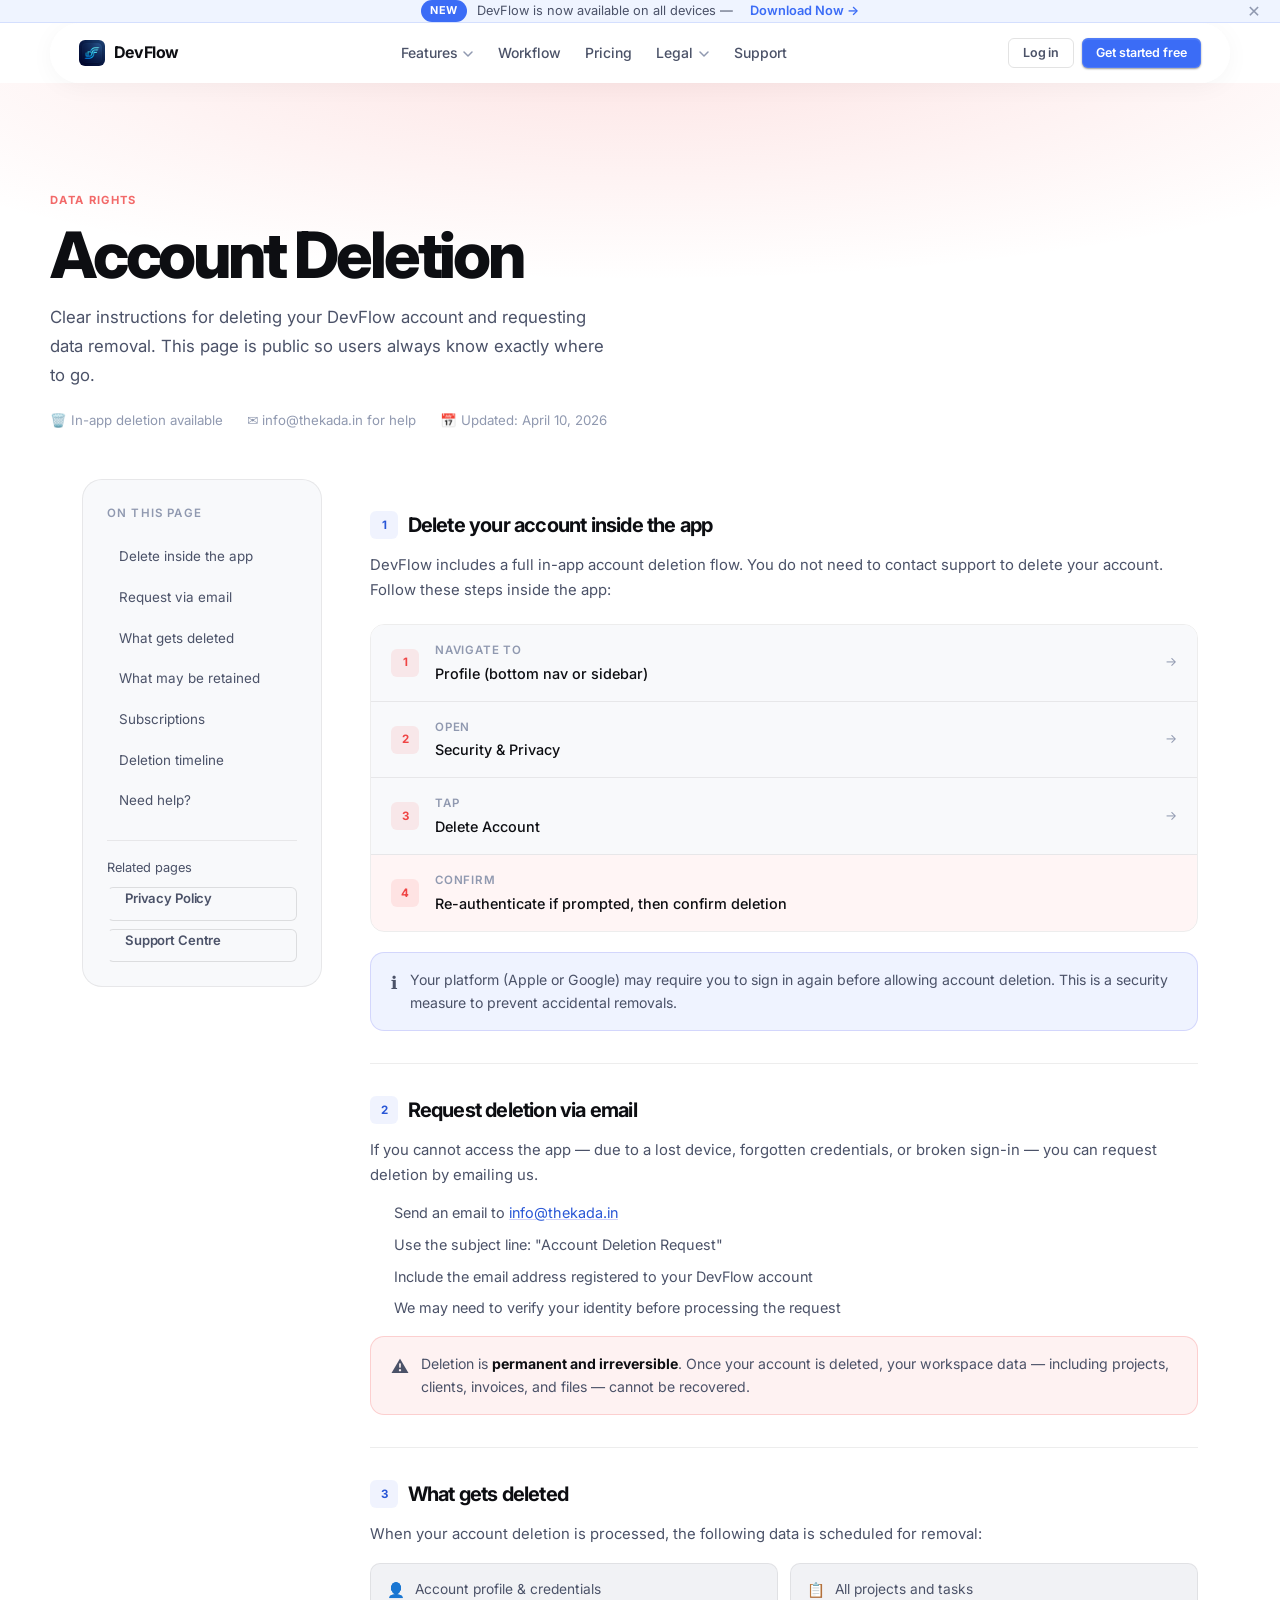
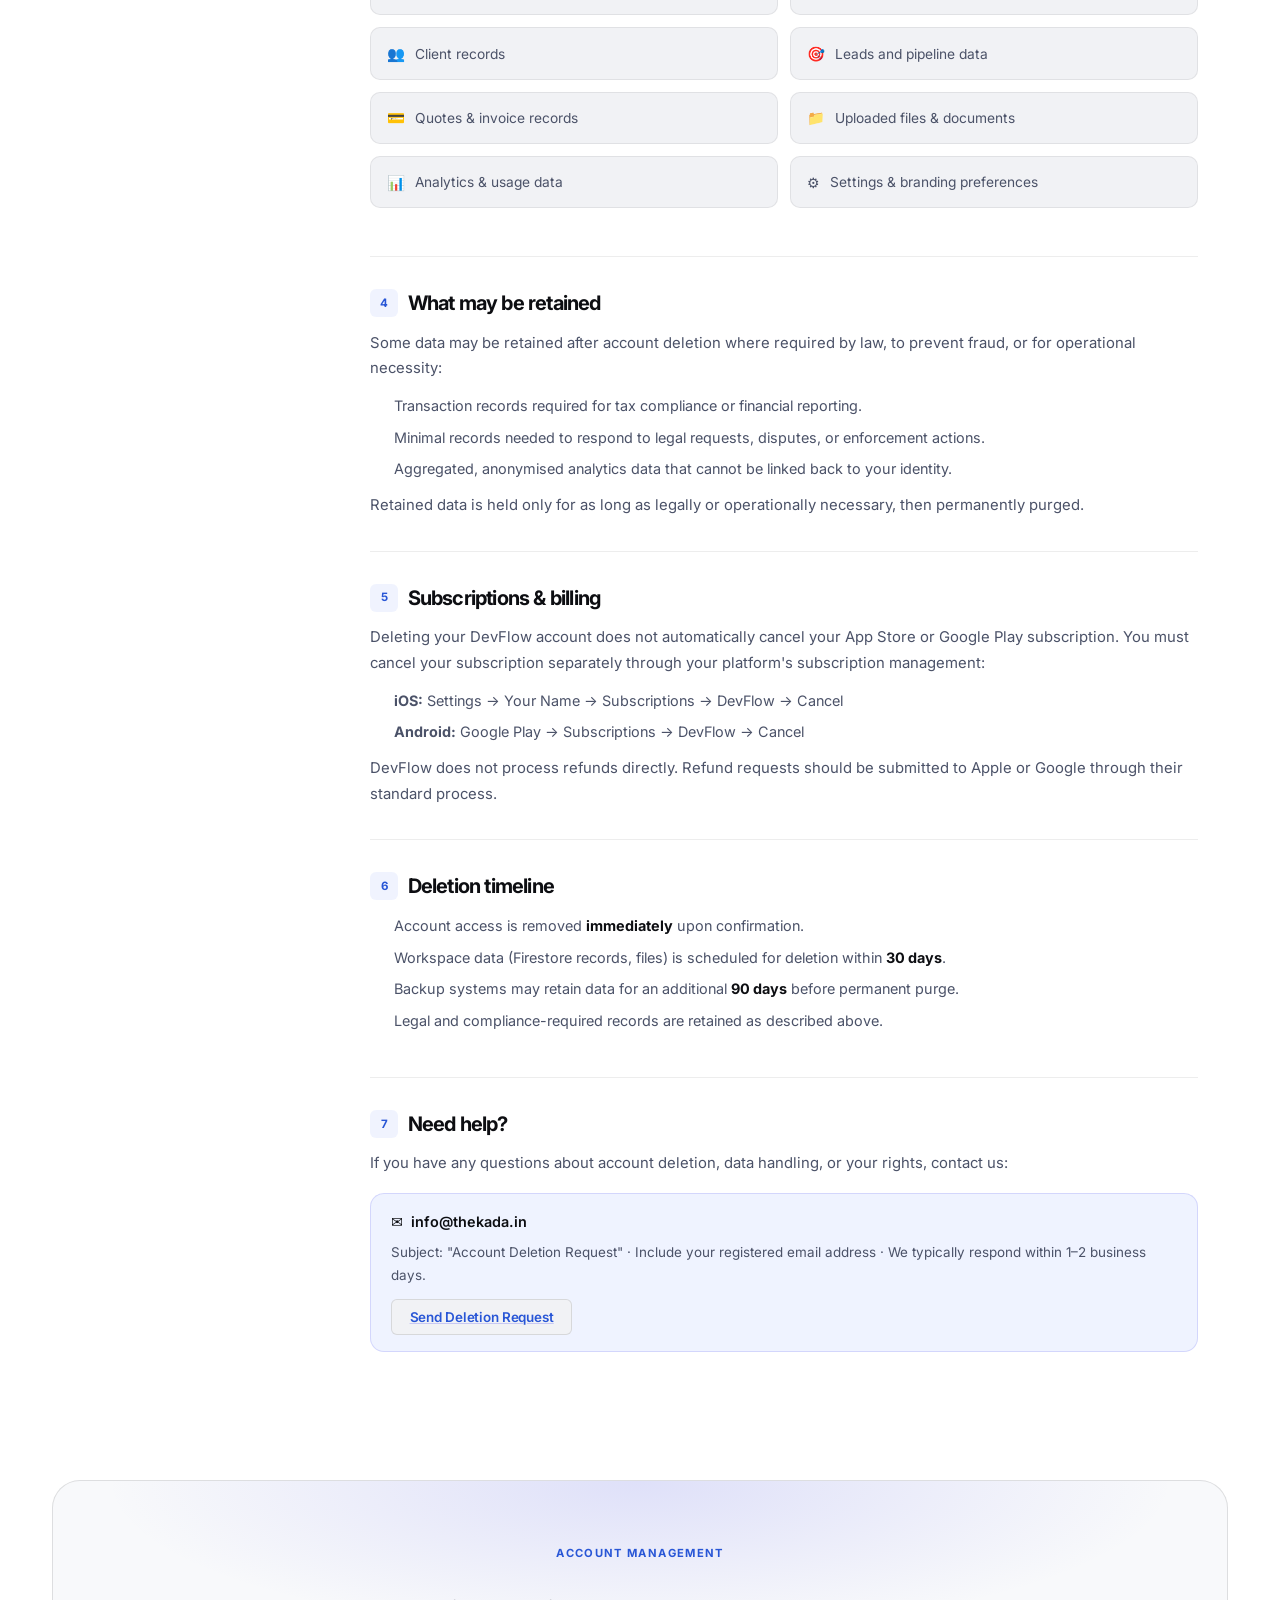
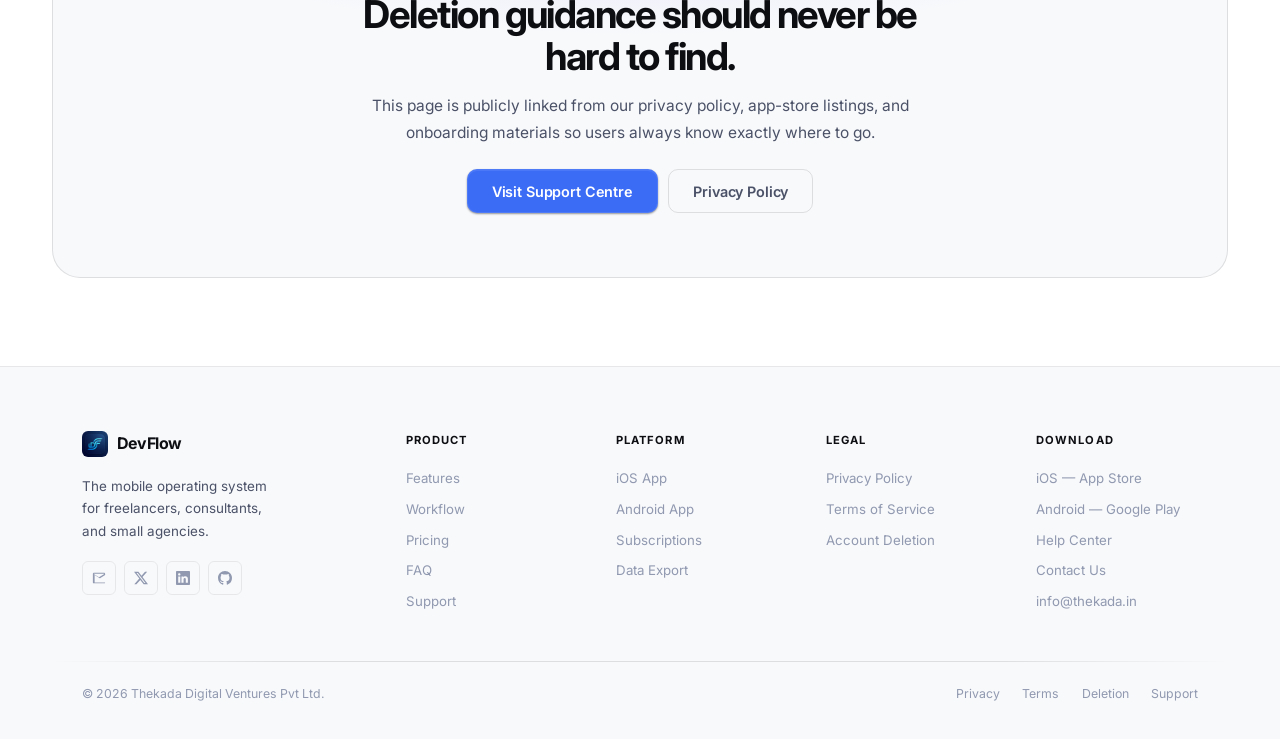
==== commit 627946aa: "chore: push beta to production, disable zoom, enforce smooth scroll - Removed all 'Request Beta Acce" ====
--- a/account-deletion.html
+++ b/account-deletion.html
@@ -2,7 +2,7 @@
 <html lang="en">
   <head>
     <meta charset="UTF-8" />
-    <meta name="viewport" content="width=device-width, initial-scale=1.0, viewport-fit=cover" />
+    <meta name="viewport" content="width=device-width, initial-scale=1.0, maximum-scale=1.0, user-scalable=no, viewport-fit=cover" />
     <meta name="theme-color" content="#ffffff" />
     <meta name="apple-mobile-web-app-capable" content="yes" />
     <meta name="apple-mobile-web-app-status-bar-style" content="default" />
@@ -145,8 +145,8 @@
     <!-- ── ANNOUNCEMENT BAR ──────────────────────────────────── -->
     <div class="announce-bar" id="announce-bar" role="banner" aria-label="Announcement">
       <span class="announce-badge">New</span>
-      <span>DevFlow Beta is now open — &thinsp;</span>
-      <a href="./support.html#beta">Request early access &rarr;</a>
+      <span>DevFlow is now available on all devices — &thinsp;</span>
+      <a href="./index.html#download">Download Now &rarr;</a>
       <button class="announce-close" id="announce-close" aria-label="Dismiss announcement">&#x2715;</button>
     </div>
 
@@ -221,7 +221,7 @@
 
         <div class="header-actions">
           <a class="btn btn-ghost btn-sm" href="./support.html">Log in</a>
-          <a class="btn btn-primary btn-sm" href="./support.html#beta">Get started free</a>
+          <a class="btn btn-primary btn-sm" href="./index.html#download">Get started free</a>
           <button class="nav-toggle" type="button" id="nav-toggle" aria-expanded="false" aria-controls="mobile-nav" aria-label="Open navigation menu">
             <svg width="15" height="15" viewBox="0 0 15 15" fill="none" aria-hidden="true">
               <path d="M2 3.5h11M2 7.5h11M2 11.5h11" stroke="currentColor" stroke-width="1.4" stroke-linecap="round"/>
@@ -245,7 +245,7 @@
       </div>
       <div class="mobile-nav-actions">
         <a class="btn btn-ghost" href="./support.html">Log in</a>
-        <a class="btn btn-primary" href="./support.html#beta">Get started free &rarr;</a>
+        <a class="btn btn-primary" href="./index.html#download">Get started free &rarr;</a>
       </div>
     </div>
 
--- a/styles.css
+++ b/styles.css
@@ -201,29 +201,40 @@
 .announce-close:hover { color: var(--ink); background: rgba(255,255,255,0.06); }
 
 /* ═══════════════════════════════════════════════════════════════
-   HEADER / NAVBAR  — Plane.so exact feel
+   HEADER / NAVBAR  — Floating Liquid Glass
    ════════════════════════════════════════════════════════════ */
 .site-header {
   position: sticky;
-  top: 0;
+  top: 1rem;
   z-index: 50;
   height: var(--header-h);
-  display: flex;
-  align-items: center;
-  padding-inline: clamp(1rem, 3vw, 2rem);
-  border-bottom: 1px solid var(--border);
-  background: rgba(255,255,255,0.92);
-  backdrop-filter: blur(20px) saturate(180%);
-  -webkit-backdrop-filter: blur(20px) saturate(180%);
-  transition: box-shadow 200ms, background 200ms;
-}
+  width: calc(100% - 2rem);
+  max-width: var(--max-w);
+  margin-inline: auto;
+  border-radius: var(--radius-full);
+  display: flex;
+  align-items: center;
+  padding-inline: clamp(1.25rem, 3vw, 1.75rem);
+  border: 1px solid rgba(255, 255, 255, 0.6);
+  background: rgba(255, 255, 255, 0.65);
+  backdrop-filter: blur(24px) saturate(200%);
+  -webkit-backdrop-filter: blur(24px) saturate(200%);
+  box-shadow: 
+    0 4px 24px rgba(0, 0, 0, 0.04),
+    inset 0 1px 0 rgba(255, 255, 255, 0.8);
+  transition: box-shadow 300ms, background 300ms, border-color 300ms;
+}
+
 .site-header.scrolled {
-  background: rgba(255,255,255,0.98);
-  box-shadow: 0 1px 0 var(--border), 0 4px 16px rgba(0,0,0,0.06);
+  background: rgba(255, 255, 255, 0.85);
+  border-color: rgba(0, 0, 0, 0.06);
+  box-shadow: 
+    0 8px 32px rgba(0, 0, 0, 0.08),
+    inset 0 1px 0 rgba(255, 255, 255, 1);
 }
 
 /* no banner pages */
-body:not(.has-banner) .site-header { top: 0; }
+body:not(.has-banner) .site-header { top: 1rem; }
 
 .header-inner {
   display: flex;
@@ -231,8 +242,6 @@
   justify-content: space-between;
   gap: 1rem;
   width: 100%;
-  max-width: var(--max-w);
-  margin-inline: auto;
 }
 
 /* ── Brand ───────────────────────────────────────────────────── */
@@ -284,9 +293,9 @@
 .nav-link:hover,
 .nav-link.is-current {
   color: var(--ink);
-  background: rgba(255,255,255,0.04);
-}
-.nav-link.is-current { color: var(--white); }
+  background: rgba(0, 0, 0, 0.04);
+}
+.nav-link.is-current { color: var(--accent); }
 
 /* chevron on dropdown triggers */
 .nav-chevron {
@@ -356,8 +365,8 @@
   transition: background 140ms, color 140ms;
 }
 .dropdown-link:hover {
-  background: rgba(255,255,255,0.05);
-  color: var(--ink);
+  background: rgba(0, 0, 0, 0.04);
+  color: var(--accent);
 }
 .dropdown-icon {
   width: 28px;
@@ -414,7 +423,7 @@
 .nav-toggle:hover {
   color: var(--ink);
   border-color: var(--border-hi);
-  background: rgba(255,255,255,0.04);
+  background: rgba(0, 0, 0, 0.04);
 }
 
 /* Mobile nav fullscreen overlay */
@@ -447,7 +456,7 @@
   transition: color 140ms;
 }
 .mobile-nav-links a:hover,
-.mobile-nav-links a.is-current { color: var(--white); }
+.mobile-nav-links a.is-current { color: var(--ink); }
 .mobile-nav-links a:last-child { border-bottom: none; }
 .mobile-nav-actions {
   display: grid;
@@ -518,7 +527,7 @@
   color: var(--ink-muted);
 }
 .btn-ghost:hover {
-  background: rgba(255,255,255,0.04);
+  background: rgba(0, 0, 0, 0.04);
   border-color: var(--border-hi);
   color: var(--ink);
 }
@@ -719,7 +728,7 @@
   margin-bottom: 1.3rem;
   text-wrap: balance;
   /* Gradient text for first line */
-  background: linear-gradient(135deg, #fff 0%, rgba(255,255,255,0.75) 100%);
+  background: linear-gradient(135deg, var(--ink) 0%, var(--ink-faint) 100%);
   -webkit-background-clip: text;
   -webkit-text-fill-color: transparent;
   background-clip: text;
@@ -749,7 +758,7 @@
   gap: 2rem;
   margin-bottom: 3rem;
   padding: 0.85rem 2rem;
-  background: rgba(255,255,255,0.03);
+  background: rgba(0,0,0,0.03);
   border: 1px solid var(--border);
   border-radius: var(--radius-full);
   backdrop-filter: blur(8px);
@@ -795,14 +804,14 @@
   width: 100%;
   max-width: 920px;
   border-radius: var(--radius-xl) var(--radius-xl) 0 0;
-  border: 1px solid rgba(255,255,255,0.08);
+  border: 1px solid var(--border-med);
   border-bottom: none;
   background: var(--bg-raised);
   box-shadow:
     var(--shadow-xl),
-    0 0 0 1px rgba(91,95,238,0.15),
-    0 -20px 100px rgba(91,95,238,0.18),
-    0 40px 120px rgba(0,0,0,0.6);
+    0 0 0 1px rgba(91,95,238,0.08),
+    0 -20px 100px rgba(91,95,238,0.06),
+    0 40px 120px rgba(0,0,0,0.1);
   overflow: hidden;
 }
 
@@ -867,7 +876,7 @@
   cursor: pointer;
   transition: background 120ms, color 120ms;
 }
-.sidebar-item:hover { background: rgba(255,255,255,0.04); color: var(--ink); }
+.sidebar-item:hover { background: rgba(0,0,0,0.04); color: var(--ink); }
 .sidebar-item.active { background: var(--accent-soft); color: var(--accent-hi); }
 .sidebar-icon {
   width: 14px; height: 14px;
@@ -923,7 +932,7 @@
   transition: background 120ms;
 }
 .table-row:last-child { border-bottom: none; }
-.table-row:hover { background: rgba(255,255,255,0.02); }
+.table-row:hover { background: rgba(0,0,0,0.02); }
 .table-name { color: var(--ink); font-weight: 500; font-size: 0.8rem; }
 .status-pill {
   display: inline-flex; align-items: center; gap: 0.28rem;
@@ -1202,7 +1211,7 @@
   font-size: clamp(2.2rem, 3.5vw, 2.8rem);
   font-weight: 800;
   letter-spacing: -0.04em;
-  color: var(--white);
+  color: var(--ink);
   line-height: 1;
 }
 .tier-price sub   { font-size: 0.95rem; font-weight: 500; color: var(--ink-muted); vertical-align: middle; }
@@ -1284,7 +1293,7 @@
   box-shadow: 0 2px 10px rgba(91,95,238,0.4);
 }
 .pricing-toggle-btn:not(.active):hover {
-  background: rgba(255,255,255,0.05);
+  background: rgba(0, 0, 0, 0.04);
   color: var(--ink);
 }
 
@@ -1405,7 +1414,7 @@
 .nl-grid-bg {
   position: absolute;
   inset: 0;
-  background-image: radial-gradient(circle, rgba(255,255,255,0.035) 1px, transparent 1px);
+  background-image: radial-gradient(circle, rgba(0,0,0,0.045) 1px, transparent 1px);
   background-size: 36px 36px;
   mask-image: radial-gradient(ellipse 90% 80% at 50% 50%, black 30%, transparent 100%);
   pointer-events: none;
@@ -1431,7 +1440,7 @@
   font-weight: 800;
   letter-spacing: -0.04em;
   line-height: 1.08;
-  background: linear-gradient(135deg, #fff 0%, rgba(255,255,255,0.72) 100%);
+  background: linear-gradient(135deg, var(--ink) 0%, var(--ink-faint) 100%);
   -webkit-background-clip: text;
   -webkit-text-fill-color: transparent;
   background-clip: text;
@@ -1467,16 +1476,16 @@
 /* right: glassmorphism card */
 .nl-form-wrap { width: 100%; }
 .nl-card {
-  background: rgba(22, 24, 31, 0.8);
-  backdrop-filter: blur(24px) saturate(160%);
-  -webkit-backdrop-filter: blur(24px) saturate(160%);
-  border: 1px solid rgba(255,255,255,0.1);
+  background: rgba(255, 255, 255, 0.82);
+  backdrop-filter: blur(24px) saturate(180%);
+  -webkit-backdrop-filter: blur(24px) saturate(180%);
+  border: 1px solid var(--border-med);
   border-radius: var(--radius-2xl);
   padding: 2rem;
   box-shadow:
-    0 0 0 1px rgba(91,95,238,0.12),
-    0 24px 60px rgba(0,0,0,0.45),
-    0 0 80px rgba(91,95,238,0.08);
+    0 0 0 1px rgba(91,95,238,0.08),
+    0 24px 60px rgba(0,0,0,0.08),
+    0 0 80px rgba(91,95,238,0.05);
   display: grid;
   gap: 1rem;
 }
@@ -2049,7 +2058,7 @@
     margin-inline: auto;
   }
   .hero-stat-divider { display: none; }
-  .hero-stat { background: rgba(255,255,255,0.03); border-radius: var(--radius-sm); padding: 0.65rem; }
+  .hero-stat { background: rgba(0,0,0,0.03); border-radius: var(--radius-sm); padding: 0.65rem; }
   .hero-stat-val { font-size: 0.95rem; }
 
   /* Hero visual: slimmer */
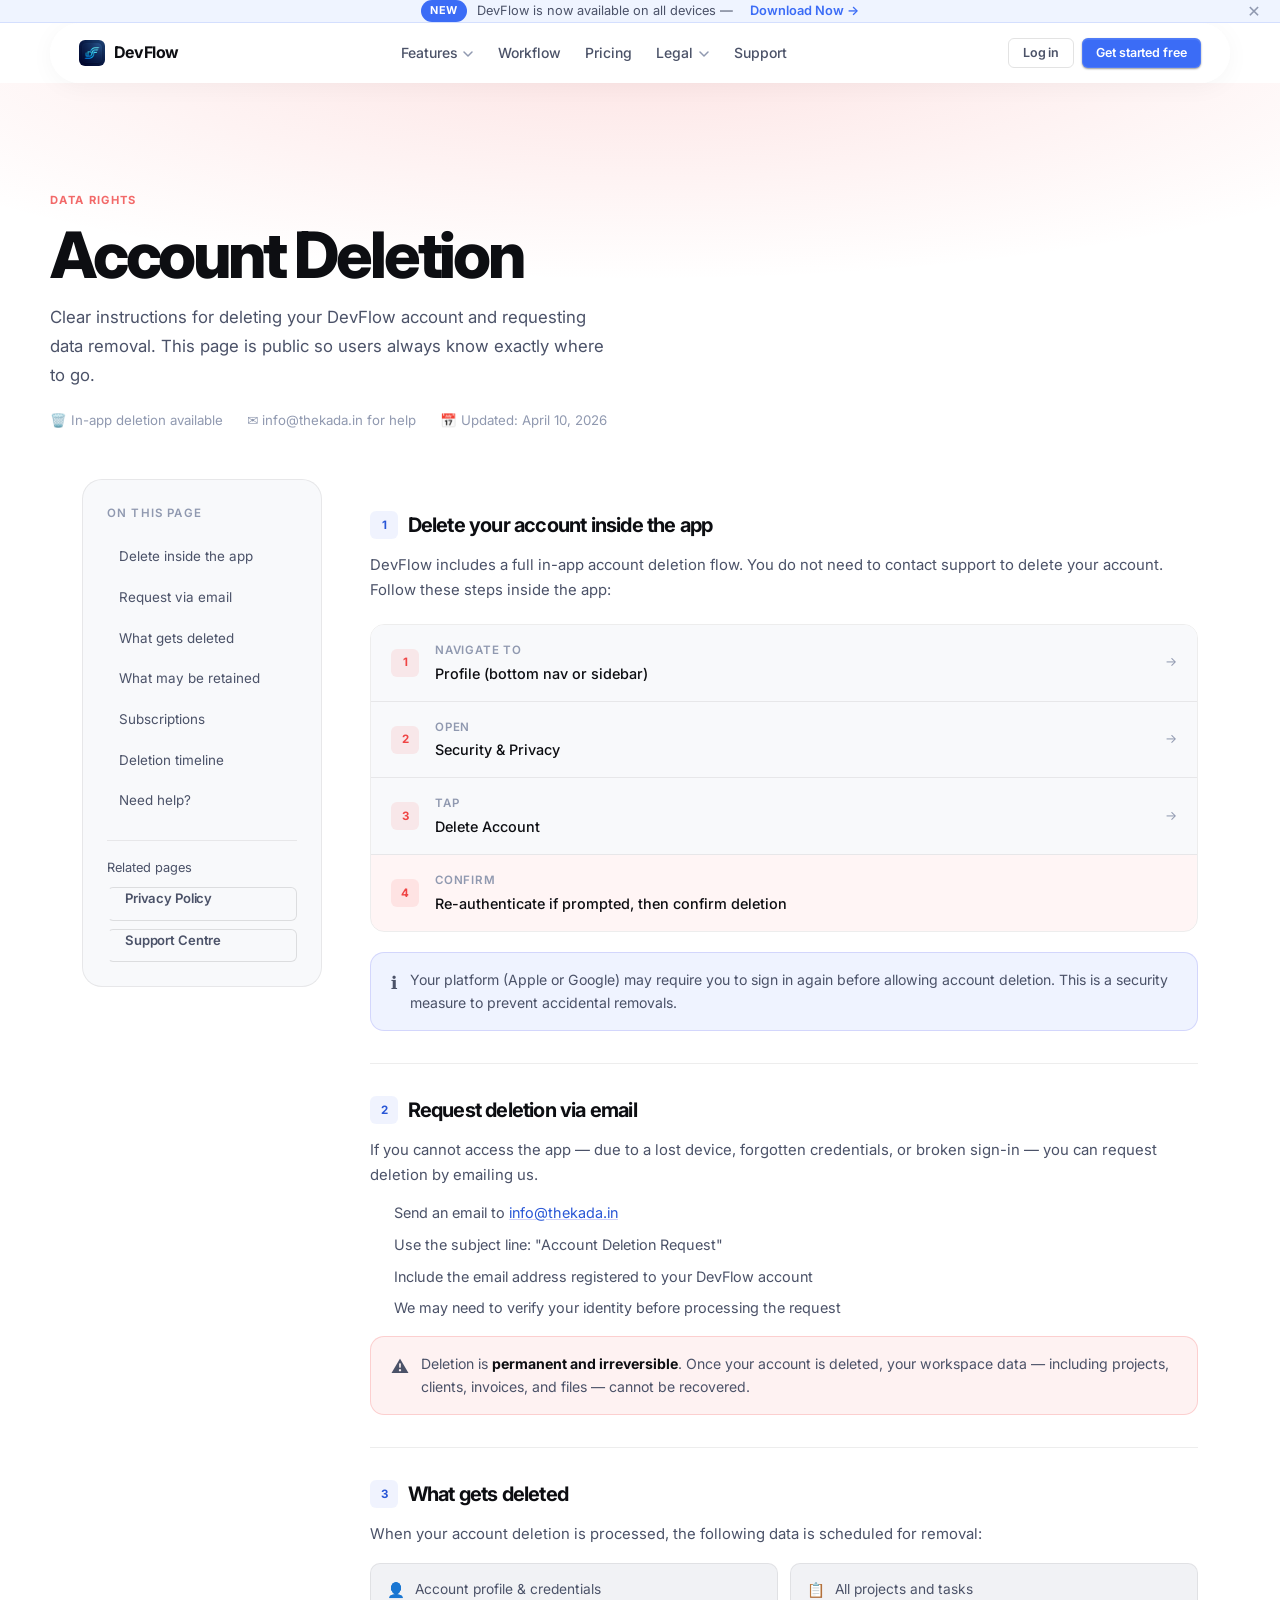
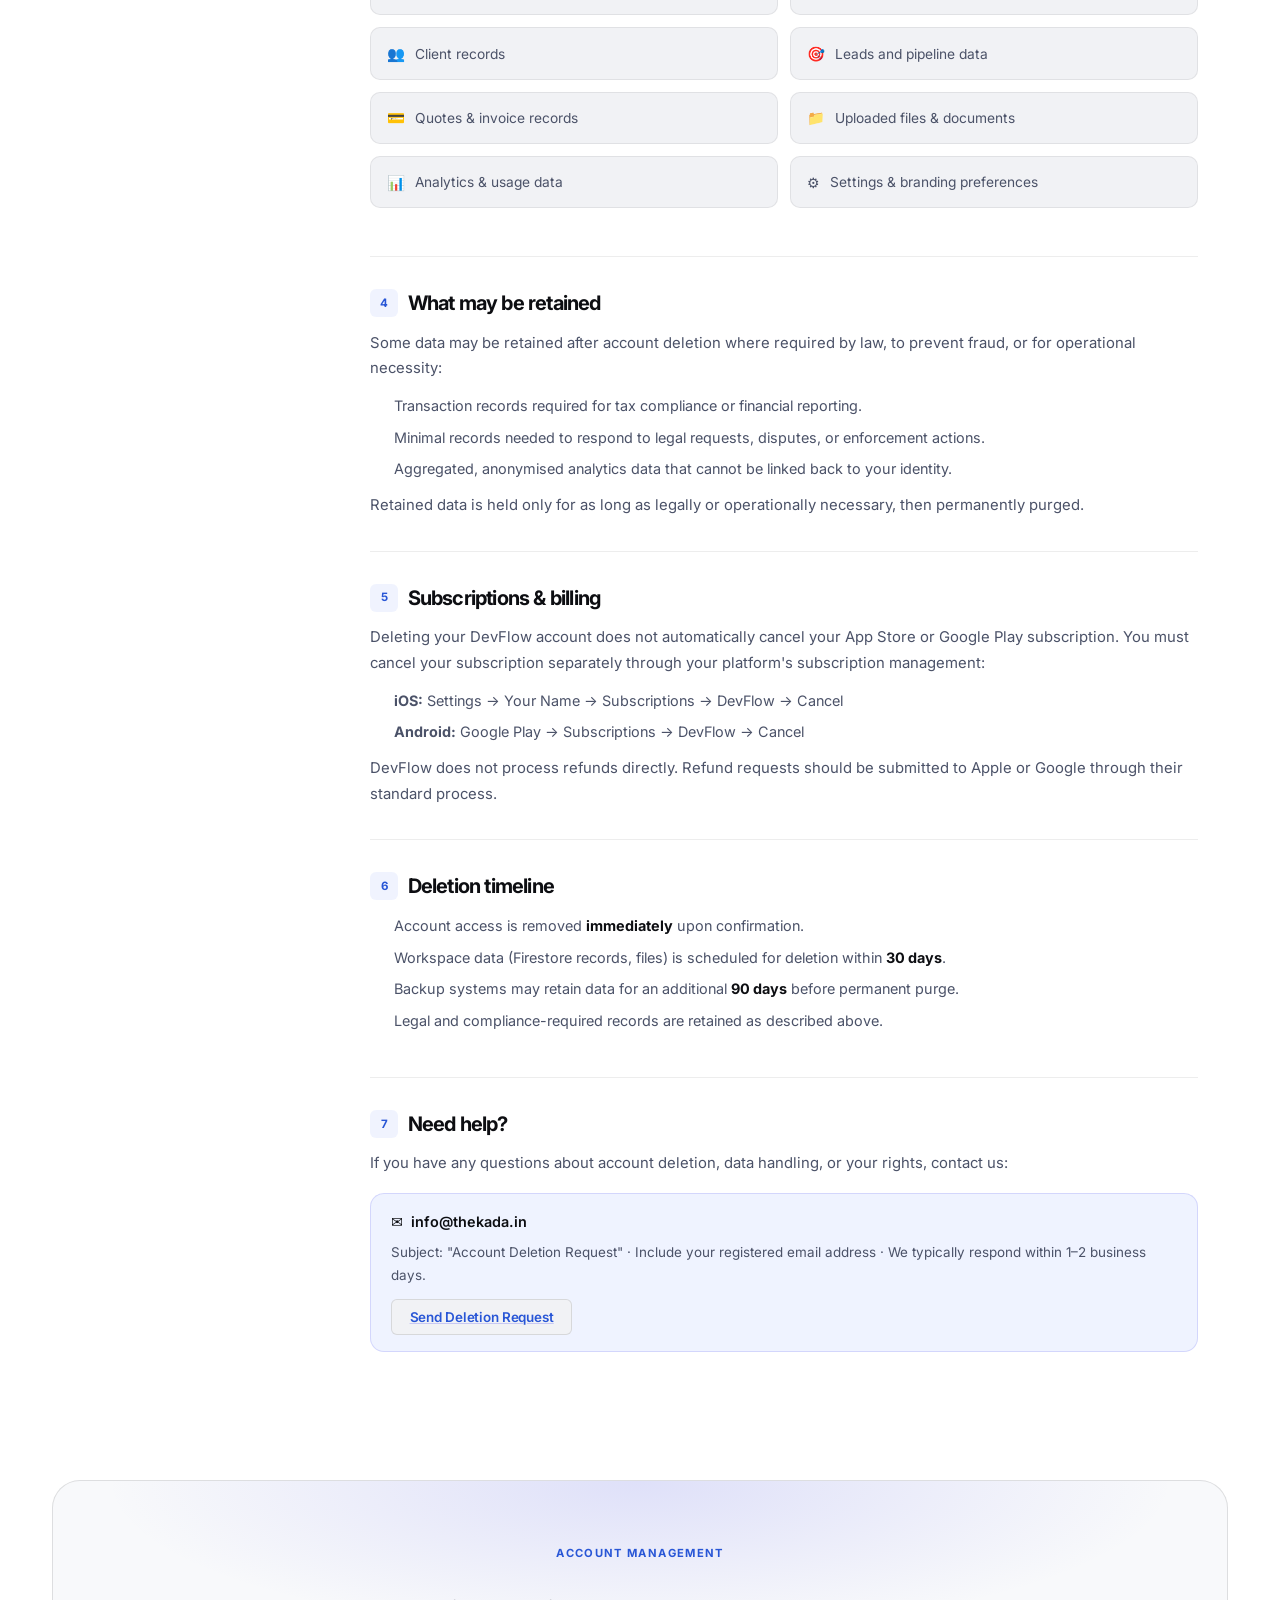
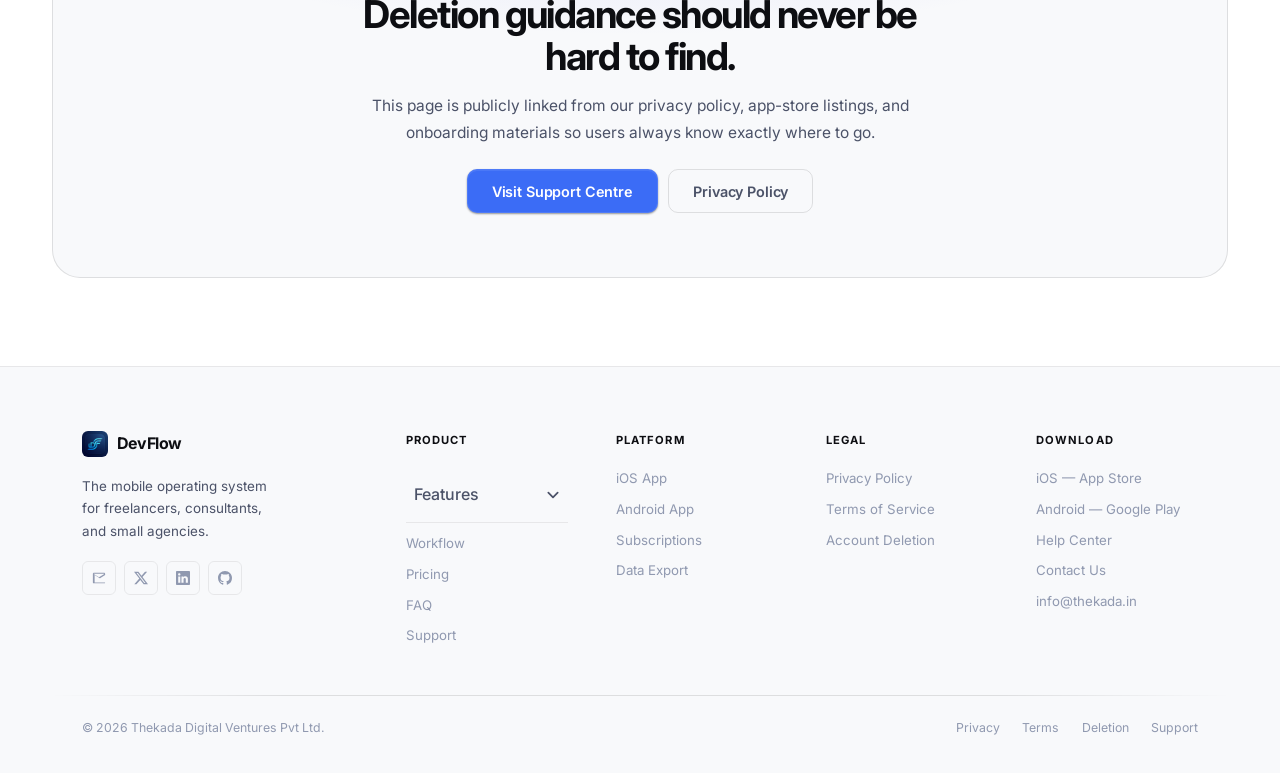
==== commit 6c84e6a1: "feat: upgrade desktop and mobile header navigation - Partitioned the crowded 'Features' desktop drop" ====
--- a/account-deletion.html
+++ b/account-deletion.html
@@ -235,12 +235,40 @@
     <div class="mobile-nav-overlay" id="mobile-nav" aria-label="Mobile navigation">
       <div class="mobile-nav-links">
         <a href="./index.html">Home</a>
-        <a href="./index.html#features">Features</a>
+        
+        <details class="mobile-nav-details">
+          <summary class="mobile-nav-summary">
+            Features
+            <svg viewBox="0 0 12 12" fill="none" aria-hidden="true"><path d="M2 4l4 4 4-4" stroke="currentColor" stroke-width="1.5" stroke-linecap="round" stroke-linejoin="round"/></svg>
+          </summary>
+          <div class="mobile-nav-details-sub">
+            <span class="mobile-nav-group-title">CRM &amp; Sales</span>
+            <a href="./index.html#features">🎯 Lead Pipeline</a>
+            <a href="./index.html#features">💳 Invoicing &amp; Quotes</a>
+            <a href="./index.html#features">📊 Analytics</a>
+            
+            <span class="mobile-nav-group-title">Operations</span>
+            <a href="./index.html#features">📋 Project Management</a>
+            <a href="./index.html#features">👥 Team Collaboration</a>
+            <a href="./index.html#features">⏱️ Time Tracking</a>
+            <a href="./index.html#features">📁 File Storage</a>
+          </div>
+        </details>
+        <!-- Re-add core links -->
         <a href="./index.html#workflow">Workflow</a>
         <a href="./index.html#pricing">Pricing</a>
-        <a href="./privacy.html">Privacy</a>
-        <a href="./terms.html">Terms</a>
-        <a href="./account-deletion.html">Account Deletion</a>
+        
+        <details class="mobile-nav-details">
+          <summary class="mobile-nav-summary">
+            Legal
+            <svg viewBox="0 0 12 12" fill="none" aria-hidden="true"><path d="M2 4l4 4 4-4" stroke="currentColor" stroke-width="1.5" stroke-linecap="round" stroke-linejoin="round"/></svg>
+          </summary>
+          <div class="mobile-nav-details-sub">
+            <a href="./privacy.html">🔐 Privacy Policy</a>
+            <a href="./terms.html">📄 Terms of Service</a>
+            <a href="./account-deletion.html">🗑️ Account Deletion</a>
+          </div>
+        </details>
         <a href="./support.html">Support</a>
       </div>
       <div class="mobile-nav-actions">
@@ -451,7 +479,26 @@
         <!-- Product col -->
         <div class="footer-col">
           <p class="footer-col-title">Product</p>
-          <a href="./index.html#features">Features</a>
+          
+        <details class="mobile-nav-details">
+          <summary class="mobile-nav-summary">
+            Features
+            <svg viewBox="0 0 12 12" fill="none" aria-hidden="true"><path d="M2 4l4 4 4-4" stroke="currentColor" stroke-width="1.5" stroke-linecap="round" stroke-linejoin="round"/></svg>
+          </summary>
+          <div class="mobile-nav-details-sub">
+            <span class="mobile-nav-group-title">CRM &amp; Sales</span>
+            <a href="./index.html#features">🎯 Lead Pipeline</a>
+            <a href="./index.html#features">💳 Invoicing &amp; Quotes</a>
+            <a href="./index.html#features">📊 Analytics</a>
+            
+            <span class="mobile-nav-group-title">Operations</span>
+            <a href="./index.html#features">📋 Project Management</a>
+            <a href="./index.html#features">👥 Team Collaboration</a>
+            <a href="./index.html#features">⏱️ Time Tracking</a>
+            <a href="./index.html#features">📁 File Storage</a>
+          </div>
+        </details>
+        <!-- Re-add core links -->
           <a href="./index.html#workflow">Workflow</a>
           <a href="./index.html#pricing">Pricing</a>
           <a href="./index.html#faq">FAQ</a>
--- a/styles.css
+++ b/styles.css
@@ -354,6 +354,28 @@
   rotate: 45deg;
 }
 
+/* Mega Menu Modifiers */
+.nav-dropdown.mega-menu {
+  display: flex;
+  flex-direction: row;
+  min-width: 580px;
+  gap: 1.5rem;
+  padding: 0.85rem 1rem;
+}
+.mega-dropdown-col {
+  flex: 1;
+  display: flex;
+  flex-direction: column;
+}
+.mega-dropdown-title {
+  font-size: 0.72rem;
+  font-weight: 700;
+  text-transform: uppercase;
+  letter-spacing: 0.08em;
+  color: var(--ink-faint);
+  margin: 0.3rem 0.5rem 0.6rem;
+}
+
 .dropdown-link {
   display: flex;
   align-items: flex-start;
@@ -444,9 +466,11 @@
   gap: 0;
   margin-bottom: 1.5rem;
 }
-.mobile-nav-links a {
-  display: flex;
-  align-items: center;
+.mobile-nav-links > a,
+.mobile-nav-summary {
+  display: flex;
+  align-items: center;
+  justify-content: space-between;
   gap: 0.6rem;
   padding: 0.9rem 0.5rem;
   border-bottom: 1px solid var(--border);
@@ -454,10 +478,55 @@
   font-weight: 500;
   color: var(--ink-muted);
   transition: color 140ms;
-}
-.mobile-nav-links a:hover,
-.mobile-nav-links a.is-current { color: var(--ink); }
-.mobile-nav-links a:last-child { border-bottom: none; }
+  cursor: pointer;
+  list-style: none; /* removes native details arrow */
+}
+.mobile-nav-summary::-webkit-details-marker { display: none; }
+.mobile-nav-links > a:hover,
+.mobile-nav-links > a.is-current,
+.mobile-nav-summary:hover { color: var(--ink); }
+.mobile-nav-links > a:last-child { border-bottom: none; }
+
+/* Submenu Arrow logic */
+.mobile-nav-summary svg {
+  transition: transform 200ms;
+  width: 14px;
+}
+.mobile-nav-details[open] .mobile-nav-summary svg {
+  transform: rotate(180deg);
+}
+.mobile-nav-details[open] .mobile-nav-summary { 
+  border-bottom-color: transparent; 
+  color: var(--ink); 
+}
+
+/* Submenu block */
+.mobile-nav-details-sub {
+  display: grid;
+  gap: 0.2rem;
+  padding: 0 0.5rem 0.8rem 1rem;
+  border-bottom: 1px solid var(--border);
+}
+.mobile-nav-details-sub a {
+  padding: 0.5rem 0;
+  font-size: 0.92rem;
+  color: var(--ink-muted);
+  transition: color 140ms;
+  border: none;
+  font-weight: 400;
+}
+.mobile-nav-details-sub a:hover { color: var(--ink); }
+
+/* Submenu headings */
+.mobile-nav-group-title {
+  font-size: 0.68rem;
+  font-weight: 700;
+  text-transform: uppercase;
+  color: var(--ink-faint);
+  margin-top: 0.75rem;
+  margin-bottom: 0.2rem;
+  letter-spacing: 0.05em;
+}
 .mobile-nav-actions {
   display: grid;
   gap: 0.65rem;
@@ -1925,15 +1994,34 @@
   /* Trust: 2 col */
   .trust-grid { grid-template-columns: repeat(2, 1fr); }
 
-  /* Pricing: 1 col centred */
+  /* Pricing: Horizontal sliding carousel */
+  #pricing {
+    overflow-x: clip; /* prevent bleed issues on parent */
+  }
   .pricing-grid {
-    grid-template-columns: 1fr;
-    max-width: 380px;
-    margin-inline: auto;
+    display: flex;
+    flex-wrap: nowrap;
+    overflow-x: auto;
+    scroll-snap-type: x mandatory;
+    scroll-padding-inline: clamp(1rem, 4vw, 2rem);
+    gap: 1rem;
+    padding-bottom: 2.5rem; /* give extra space below for touch sliding */
+    margin-inline: calc(-1 * clamp(1rem, 4vw, 2rem));
+    padding-inline: clamp(1rem, 4vw, 2rem);
+    -webkit-overflow-scrolling: touch;
+    scrollbar-width: none;
+    max-width: none;
+  }
+  .pricing-grid::-webkit-scrollbar { display: none; }
+  
+  .pricing-grid > article {
+    flex: 0 0 85%;
+    max-width: 340px;
+    scroll-snap-align: center;
   }
   .pricing-grid > article:last-child {
     grid-column: auto;
-    max-width: none;
+    max-width: 340px;
   }
 
   /* Footer strip buttons */
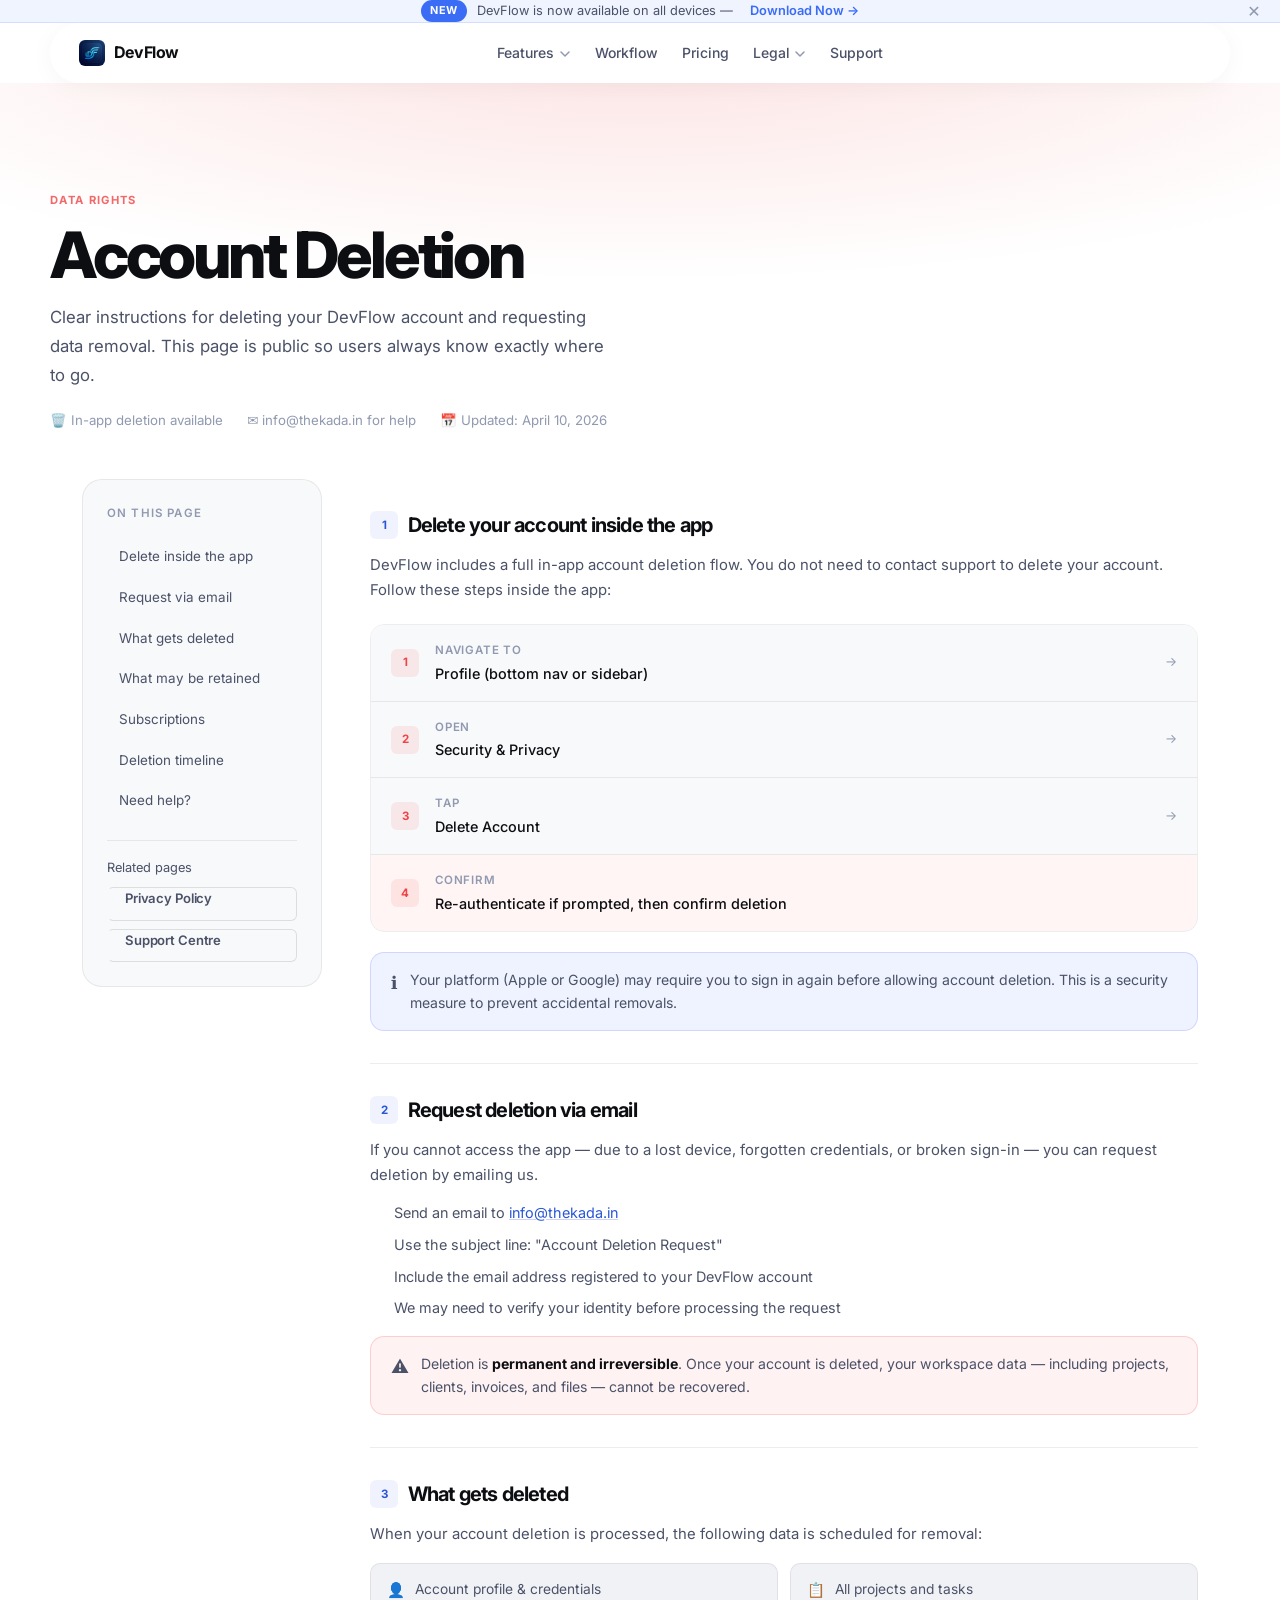
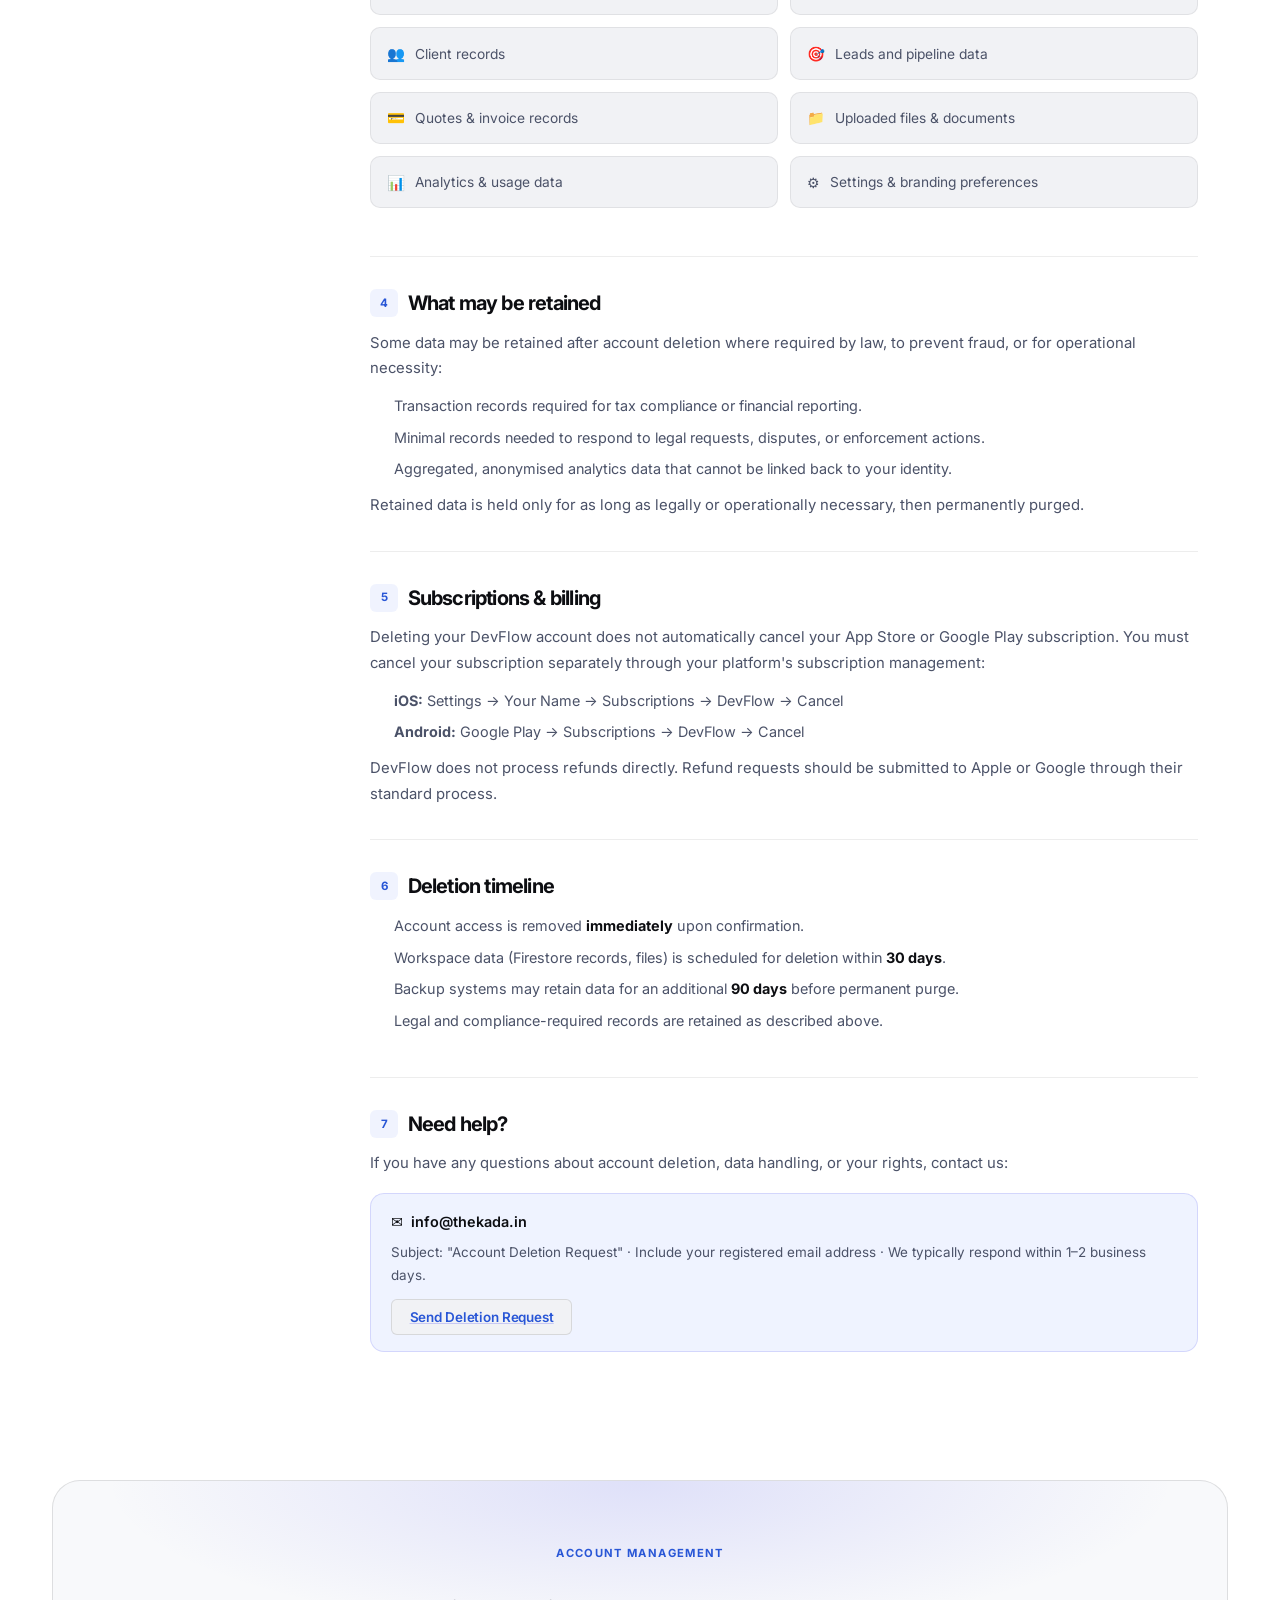
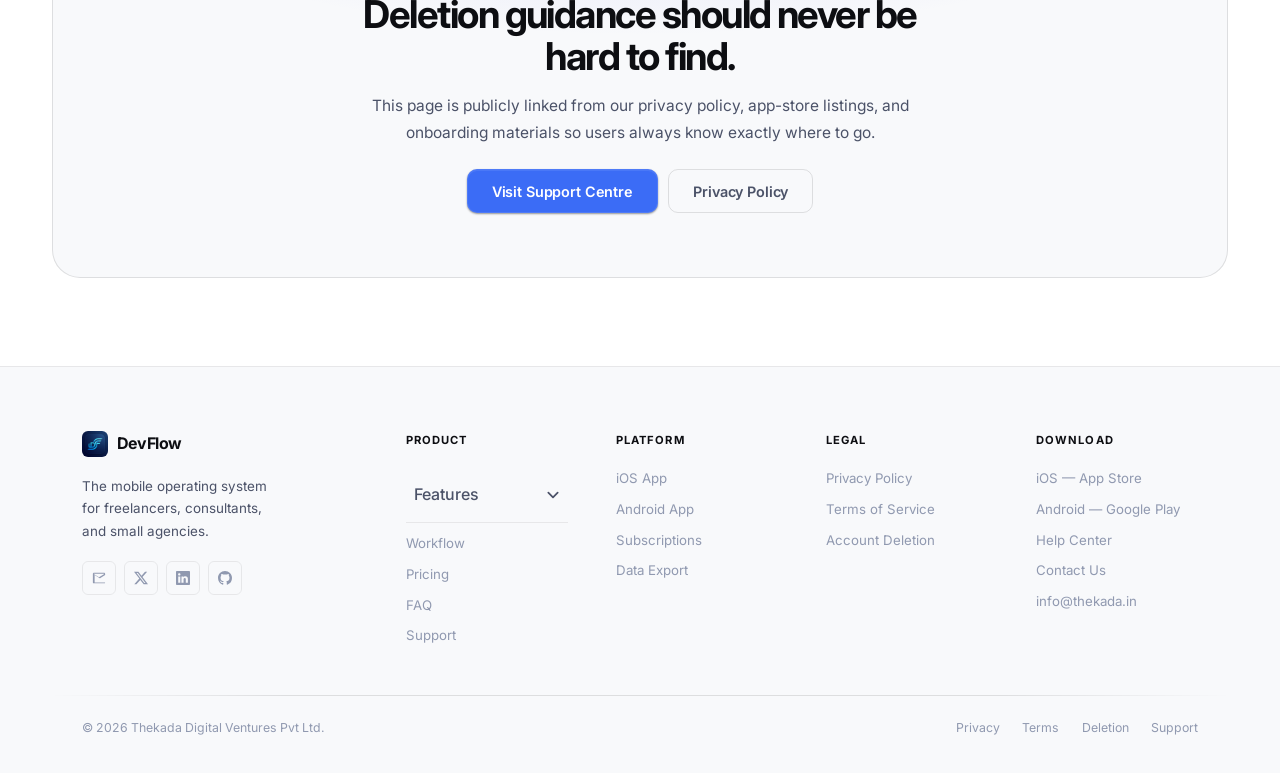
==== commit a0234be6: "chore: synchronize global headers and clean legacy CTAs - Removed legacy 'Log in' and 'Get started f" ====
--- a/account-deletion.html
+++ b/account-deletion.html
@@ -153,13 +153,17 @@
     <!-- ── HEADER ────────────────────────────────────────────── -->
     <header class="site-header" id="site-header">
       <div class="header-inner">
+
+        <!-- Brand -->
         <a class="brand" href="./index.html" aria-label="DevFlow home">
           <img src="./assets/app-icon.png" alt="" width="26" height="26" decoding="async" aria-hidden="true" />
           DevFlow
         </a>
 
+        <!-- Primary nav -->
         <nav id="site-nav" class="site-nav" aria-label="Primary navigation">
-          <!-- Features dropdown -->
+
+          <!-- Features (dropdown) -->
           <div class="nav-item">
             <span class="nav-link" tabindex="0" role="button" aria-haspopup="true" aria-expanded="false">
               Features
@@ -167,33 +171,76 @@
                 <path d="M2 4l4 4 4-4" stroke="currentColor" stroke-width="1.5" stroke-linecap="round" stroke-linejoin="round"/>
               </svg>
             </span>
-            <div class="nav-dropdown" role="menu">
-              <a class="dropdown-link" href="./index.html#features" role="menuitem">
-                <span class="dropdown-icon">🎯</span>
-                <span class="dropdown-text"><strong>Lead Pipeline</strong><span>Capture, track, and convert leads</span></span>
-              </a>
-              <a class="dropdown-link" href="./index.html#features" role="menuitem">
-                <span class="dropdown-icon">📋</span>
-                <span class="dropdown-text"><strong>Project Management</strong><span>Track work from start to delivery</span></span>
-              </a>
-              <a class="dropdown-link" href="./index.html#features" role="menuitem">
-                <span class="dropdown-icon">💳</span>
-                <span class="dropdown-text"><strong>Invoicing &amp; Quotes</strong><span>Estimate, invoice, and get paid</span></span>
-              </a>
-              <div class="dropdown-divider"></div>
-              <a class="dropdown-link" href="./index.html#features" role="menuitem">
-                <span class="dropdown-icon">📊</span>
-                <span class="dropdown-text"><strong>Analytics</strong><span>Revenue, conversion, and pipeline</span></span>
-              </a>
-              <a class="dropdown-link" href="./index.html#features" role="menuitem">
-                <span class="dropdown-icon">👥</span>
-                <span class="dropdown-text"><strong>Team Collaboration</strong><span>Shared visibility for agencies</span></span>
-              </a>
-            </div>
-          </div>
-            <div class="nav-item"><a class="nav-link" href="./index.html#workflow">Workflow</a></div>
-            <div class="nav-item"><a class="nav-link" href="./index.html#pricing">Pricing</a></div>
-          <!-- Legal dropdown -->
+                        <div class="nav-dropdown mega-menu" role="menu">
+              <div class="mega-dropdown-col">
+                <span class="mega-dropdown-title">CRM &amp; Sales</span>
+                <a class="dropdown-link" href="./index.html#features" role="menuitem">
+                  <span class="dropdown-icon">🎯</span>
+                  <span class="dropdown-text">
+                    <strong>Lead Pipeline</strong>
+                    <span>Capture, track, convert leads</span>
+                  </span>
+                </a>
+                <a class="dropdown-link" href="./index.html#features" role="menuitem">
+                  <span class="dropdown-icon">💳</span>
+                  <span class="dropdown-text">
+                    <strong>Invoicing &amp; Quotes</strong>
+                    <span>Estimate, invoice, get paid</span>
+                  </span>
+                </a>
+                <a class="dropdown-link" href="./index.html#features" role="menuitem">
+                  <span class="dropdown-icon">📊</span>
+                  <span class="dropdown-text">
+                    <strong>Analytics</strong>
+                    <span>Revenue, conversion, pipeline</span>
+                  </span>
+                </a>
+              </div>
+              <div class="mega-dropdown-col">
+                <span class="mega-dropdown-title">Operations &amp; Delivery</span>
+                <a class="dropdown-link" href="./index.html#features" role="menuitem">
+                  <span class="dropdown-icon">📋</span>
+                  <span class="dropdown-text">
+                    <strong>Project Management</strong>
+                    <span>Track work to delivery</span>
+                  </span>
+                </a>
+                <a class="dropdown-link" href="./index.html#features" role="menuitem">
+                  <span class="dropdown-icon">👥</span>
+                  <span class="dropdown-text">
+                    <strong>Team Collaboration</strong>
+                    <span>Shared visibility for agencies</span>
+                  </span>
+                </a>
+                <a class="dropdown-link" href="./index.html#features" role="menuitem">
+                  <span class="dropdown-icon">⏱️</span>
+                  <span class="dropdown-text">
+                    <strong>Time Tracking</strong>
+                    <span>Log hours, build timesheets</span>
+                  </span>
+                </a>
+                <a class="dropdown-link" href="./index.html#features" role="menuitem">
+                  <span class="dropdown-icon">📁</span>
+                  <span class="dropdown-text">
+                    <strong>File Storage</strong>
+                    <span>Contracts &amp; assets linked</span>
+                  </span>
+                </a>
+              </div>
+            </div>
+          </div>
+
+          <!-- Workflow -->
+          <div class="nav-item">
+            <a class="nav-link" href="./index.html#workflow">Workflow</a>
+          </div>
+
+          <!-- Pricing -->
+          <div class="nav-item">
+            <a class="nav-link" href="./index.html#pricing">Pricing</a>
+          </div>
+
+          <!-- Legal (dropdown) -->
           <div class="nav-item">
             <span class="nav-link" tabindex="0" role="button" aria-haspopup="true" aria-expanded="false">
               Legal
@@ -204,24 +251,38 @@
             <div class="nav-dropdown" role="menu">
               <a class="dropdown-link" href="./privacy.html" role="menuitem">
                 <span class="dropdown-icon">🔐</span>
-                <span class="dropdown-text"><strong>Privacy Policy</strong><span>How we handle your data</span></span>
+                <span class="dropdown-text">
+                  <strong>Privacy Policy</strong>
+                  <span>How we handle your data</span>
+                </span>
               </a>
               <a class="dropdown-link" href="./terms.html" role="menuitem">
                 <span class="dropdown-icon">📄</span>
-                <span class="dropdown-text"><strong>Terms of Service</strong><span>Rules governing access</span></span>
+                <span class="dropdown-text">
+                  <strong>Terms of Service</strong>
+                  <span>Rules governing access</span>
+                </span>
               </a>
               <a class="dropdown-link" href="./account-deletion.html" role="menuitem">
                 <span class="dropdown-icon">🗑️</span>
-                <span class="dropdown-text"><strong>Account Deletion</strong><span>Delete your data anytime</span></span>
+                <span class="dropdown-text">
+                  <strong>Account Deletion</strong>
+                  <span>Delete your data anytime</span>
+                </span>
               </a>
             </div>
           </div>
-            <div class="nav-item"><a class="nav-link" href="./support.html">Support</a></div>
+
+          <!-- Support -->
+          <div class="nav-item">
+            <a class="nav-link" href="./support.html">Support</a>
+          </div>
+
         </nav>
 
+        <!-- Download CTAs -->
         <div class="header-actions">
-          <a class="btn btn-ghost btn-sm" href="./support.html">Log in</a>
-          <a class="btn btn-primary btn-sm" href="./index.html#download">Get started free</a>
+          <!-- Mobile hamburger -->
           <button class="nav-toggle" type="button" id="nav-toggle" aria-expanded="false" aria-controls="mobile-nav" aria-label="Open navigation menu">
             <svg width="15" height="15" viewBox="0 0 15 15" fill="none" aria-hidden="true">
               <path d="M2 3.5h11M2 7.5h11M2 11.5h11" stroke="currentColor" stroke-width="1.4" stroke-linecap="round"/>
@@ -234,7 +295,6 @@
     <!-- ── MOBILE NAV ─────────────────────────────────────────── -->
     <div class="mobile-nav-overlay" id="mobile-nav" aria-label="Mobile navigation">
       <div class="mobile-nav-links">
-        <a href="./index.html">Home</a>
         
         <details class="mobile-nav-details">
           <summary class="mobile-nav-summary">
@@ -272,8 +332,22 @@
         <a href="./support.html">Support</a>
       </div>
       <div class="mobile-nav-actions">
-        <a class="btn btn-ghost" href="./support.html">Log in</a>
-        <a class="btn btn-primary" href="./index.html#download">Get started free &rarr;</a>
+        <!-- OS-aware smart download CTA -->
+        <a class="store-btn store-btn-apple store-btn-mobile-cta" href="https://apps.apple.com" target="_blank" rel="noopener" aria-label="Download DevFlow on the App Store">
+          <svg width="20" height="20" viewBox="0 0 384 512" fill="#ffffff" aria-hidden="true"><path d="M318.7 268.7c-.2-36.3 16.4-64.1 50-84.8-18.8-26.9-47.2-41.7-84.7-44.6-35.5-2.8-74.3 20.7-88.5 20.7-15 0-49.4-19.7-76.4-19.7C63.3 141.2 4 184.8 4 273.5q0 39.3 14.4 81.2c12.8 36.7 59 126.7 107.2 125.2 25.2-.6 43-17.9 75.8-17.9 31.8 0 48.3 17.9 76.4 17.9 48.6-.7 90.4-82.5 102.6-119.3-65.2-30.7-61.7-90-61.7-91.9zm-43.1-159c19.1-23.2 30-54.7 26.5-86.2-26.6 1.1-58.4 17.7-77.5 40-18.4 21.3-31.4 53.5-27.4 83.9 29.3 2.2 59.3-14.5 78.4-37.7z"/></svg>
+          <span class="store-btn-text">
+            <span class="store-btn-sub">Download on the</span>
+            <span class="store-btn-name">App Store</span>
+          </span>
+        </a>
+        <a class="store-btn store-btn-google store-btn-mobile-cta" href="https://play.google.com/store/apps" target="_blank" rel="noopener" aria-label="Get DevFlow on Google Play">
+          <svg width="20" height="20" viewBox="0 0 24 24" aria-hidden="true"><defs><linearGradient id="mn-gp-a" x1="61.29%" x2="26.78%" y1="5.08%" y2="71.41%"><stop offset="0" stop-color="#00A0FF"/><stop offset="1" stop-color="#00E3FF"/></linearGradient><linearGradient id="mn-gp-b" x1="107.68%" x2="-13.94%" y1="49.98%" y2="49.98%"><stop offset="0" stop-color="#FFE000"/><stop offset="1" stop-color="#FF9C00"/></linearGradient><linearGradient id="mn-gp-c" x1="125.56%" x2="-37.66%" y1="30.9%" y2="136.01%"><stop offset="0" stop-color="#FF3A44"/><stop offset="1" stop-color="#C31162"/></linearGradient><linearGradient id="mn-gp-d" x1="-18.81%" x2="42.15%" y1="-11.47%" y2="35.75%"><stop offset="0" stop-color="#32A071"/><stop offset="1" stop-color="#00F076"/></linearGradient></defs><path d="M1.22.29A1.52 1.52 0 0 0 .75 1.4v21.2c0 .43.17.81.47 1.08l.06.06L12.2 12.8v-.28L1.28.24z" fill="url(#mn-gp-a)"/><path d="M16.05 16.66l-3.85-3.86v-.28l3.85-3.85.09.05 4.56 2.59c1.3.74 1.3 1.95 0 2.69l-4.56 2.59z" fill="url(#mn-gp-b)"/><path d="M16.14 16.61L12.2 12.66 1.22 23.74c.43.46 1.13.51 1.92.06l12.98-7.19" fill="url(#mn-gp-c)"/><path d="M16.14 7.39L3.14.2C2.35-.25 1.65-.2 1.22.26l10.98 11z" fill="url(#mn-gp-d)"/></svg>
+          <span class="store-btn-text">
+            <span class="store-btn-sub">Get it on</span>
+            <span class="store-btn-name">Google Play</span>
+          </span>
+        </a>
+        <a class="btn btn-ghost mobile-nav-pricing-link" href="./index.html#pricing">View Pricing →</a>
       </div>
     </div>
 
--- a/styles.css
+++ b/styles.css
@@ -1243,14 +1243,16 @@
   display: grid;
   grid-template-columns: repeat(3,1fr);
   gap: 0.85rem;
-  align-items: start;
+  align-items: stretch;
 }
 .pricing-tier {
   background: var(--bg-raised);
   border: 1px solid var(--border);
   border-radius: var(--radius-xl);
   padding: 1.6rem;
-  display: grid; gap: 0.45rem; align-content: start;
+  display: flex; 
+  flex-direction: column;
+  gap: 0.45rem;
   transition: border-color 200ms, transform 220ms var(--ease-out);
   position: relative;
 }
@@ -1294,7 +1296,7 @@
 }
 .tier-feature .chk { color: var(--green); font-size: 0.66rem; }
 .tier-feature .na  { color: var(--ink-faint); }
-.tier-cta { margin-top: 1.1rem; width: 100%; }
+.tier-cta, .tier-store-btns { margin-top: auto; width: 100%; padding-top: 0.5rem; }
 
 /* Dual store-btn layout inside a tier */
 .tier-store-btns {
@@ -2113,13 +2115,20 @@
   /* Hero actions: full width stacked */
   .hero-actions { max-width: 100%; }
 
-  /* Store button full width */
+  /* Hide hero stats on mobile devices */
+  .hero-stats { display: none; }
+
+  /* Store button smaller and stacked */
   .store-btn-lg {
-    padding: 0.85rem 1.4rem;
-    border-radius: 14px;
+    padding: 0.65rem 1rem;
+    border-radius: 12px;
     width: 100%;
     justify-content: center;
+    gap: 0.55rem;
   }
+  .store-btn-lg svg { width: 18px; height: 18px; }
+  .store-btn-lg .store-btn-sub { font-size: 0.55rem; }
+  .store-btn-lg .store-btn-name { font-size: 0.95rem; }
 }
 
 /* ── MOBILE-SMALL — 480px ──────────────────────────────────── */
@@ -2133,21 +2142,6 @@
   h1 { font-size: clamp(1.7rem, 9vw, 2.4rem); }
   h2 { font-size: clamp(1.3rem, 6vw, 1.8rem); }
   .hero-lead { font-size: 0.9rem; margin-bottom: 1.5rem; }
-
-  /* Hero stats: 2×2 grid instead of row */
-  .hero-stats {
-    display: grid;
-    grid-template-columns: 1fr 1fr;
-    gap: 0.75rem;
-    padding: 0.85rem;
-    overflow: visible;
-    border-radius: var(--radius-lg);
-    max-width: 280px;
-    margin-inline: auto;
-  }
-  .hero-stat-divider { display: none; }
-  .hero-stat { background: rgba(0,0,0,0.03); border-radius: var(--radius-sm); padding: 0.65rem; }
-  .hero-stat-val { font-size: 0.95rem; }
 
   /* Hero visual: slimmer */
   .hero-visual { margin-top: 2rem; }
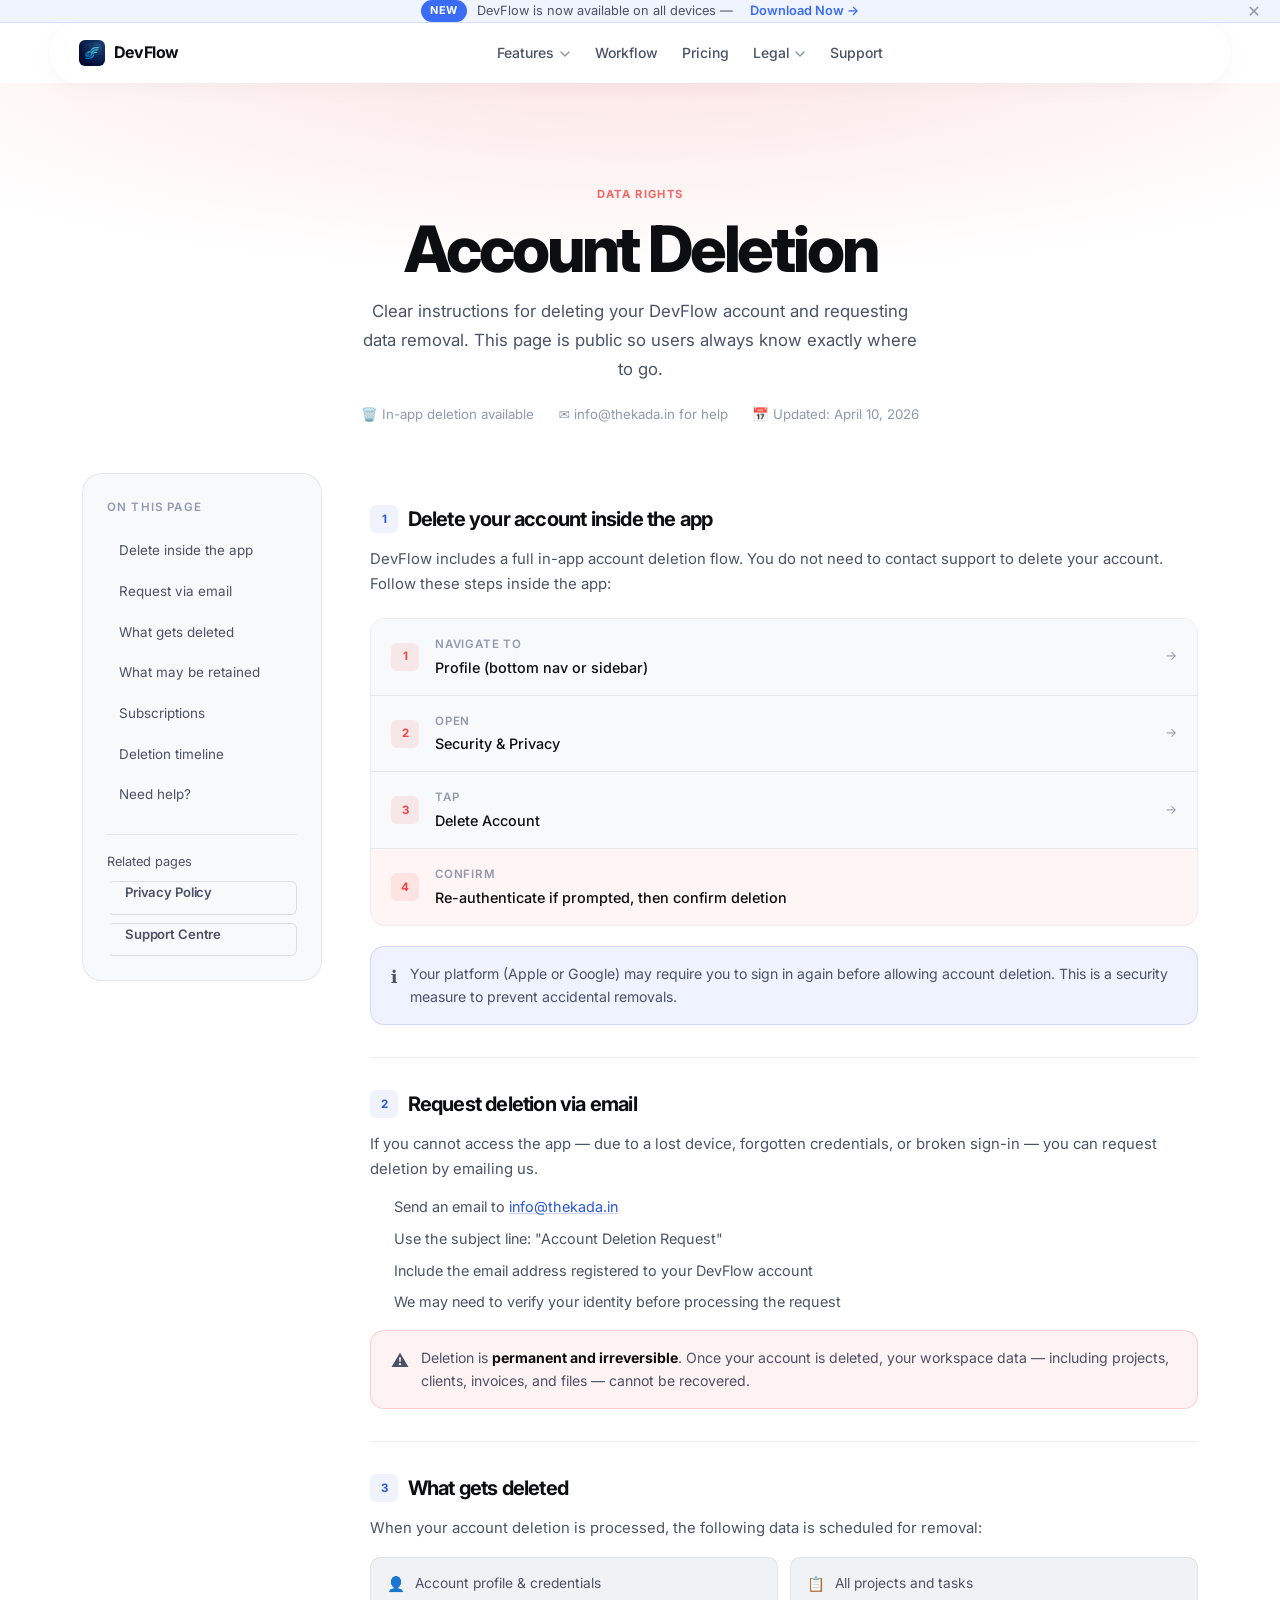
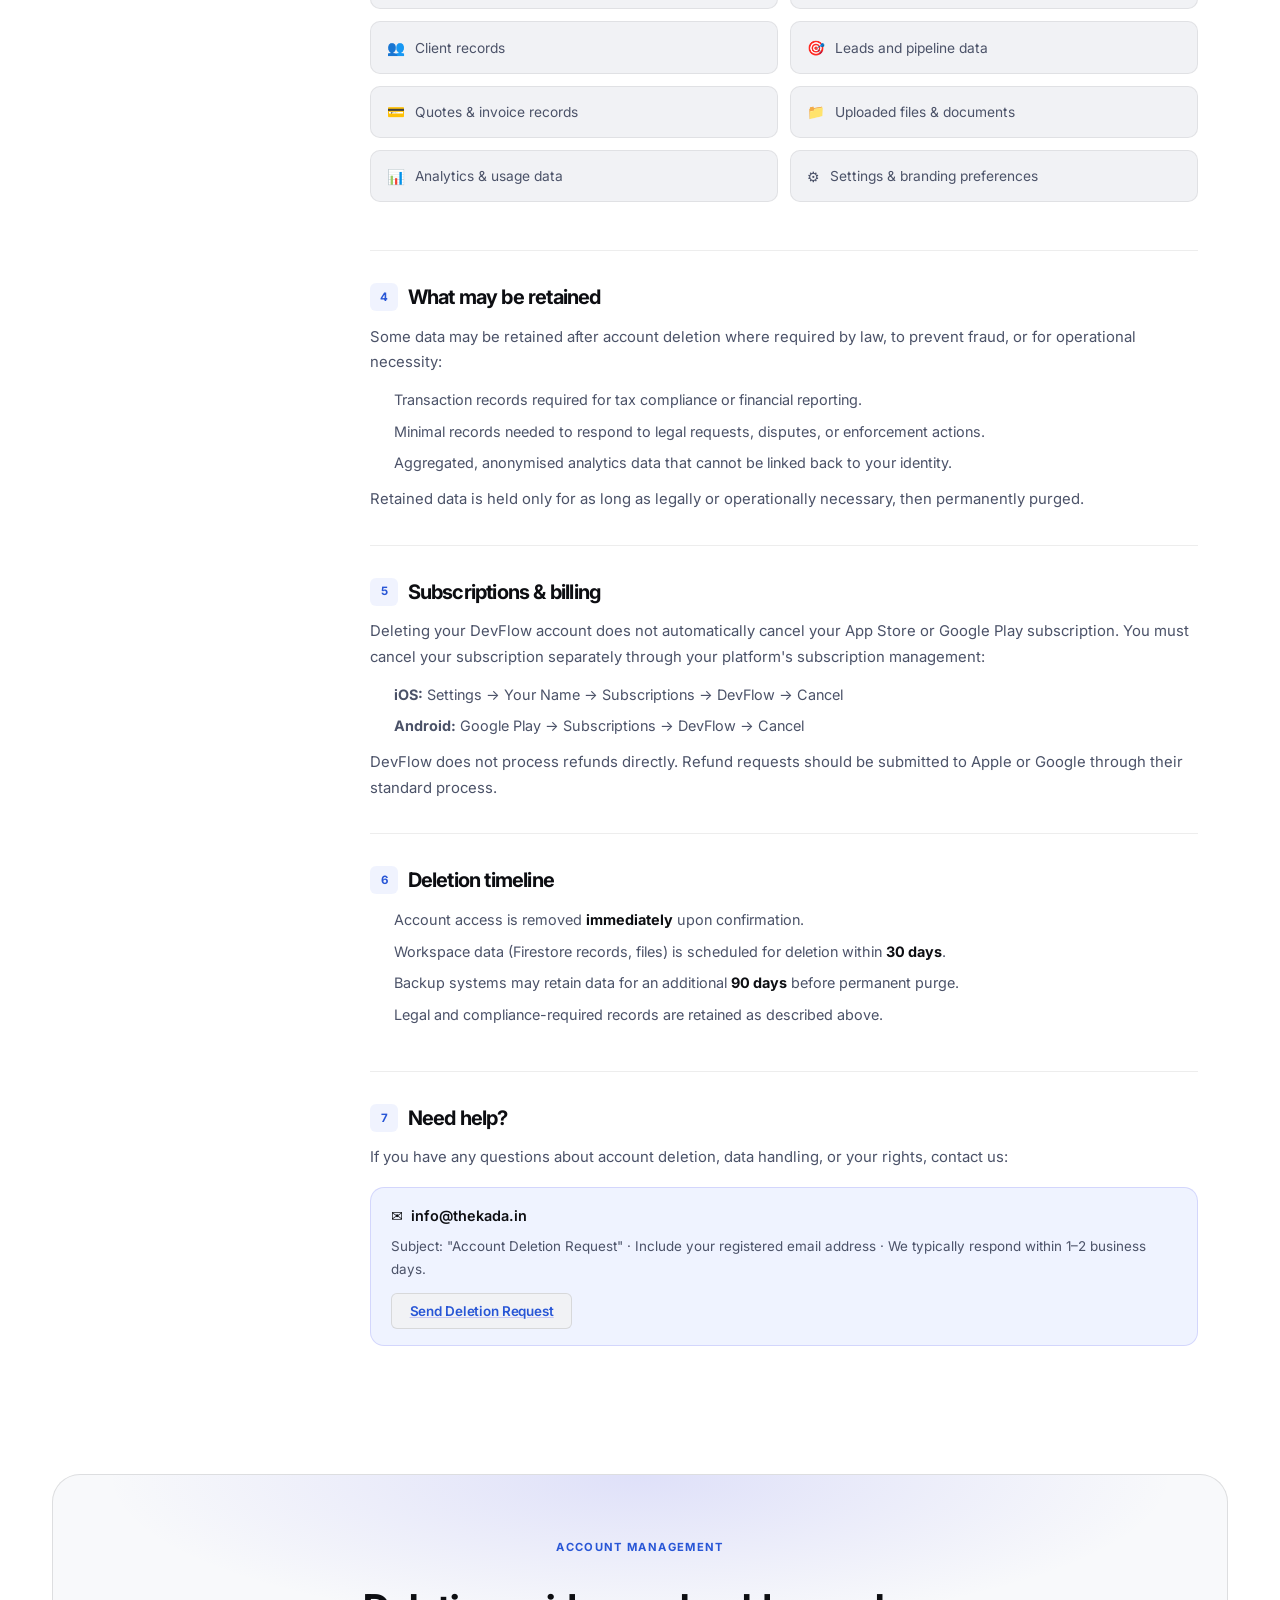
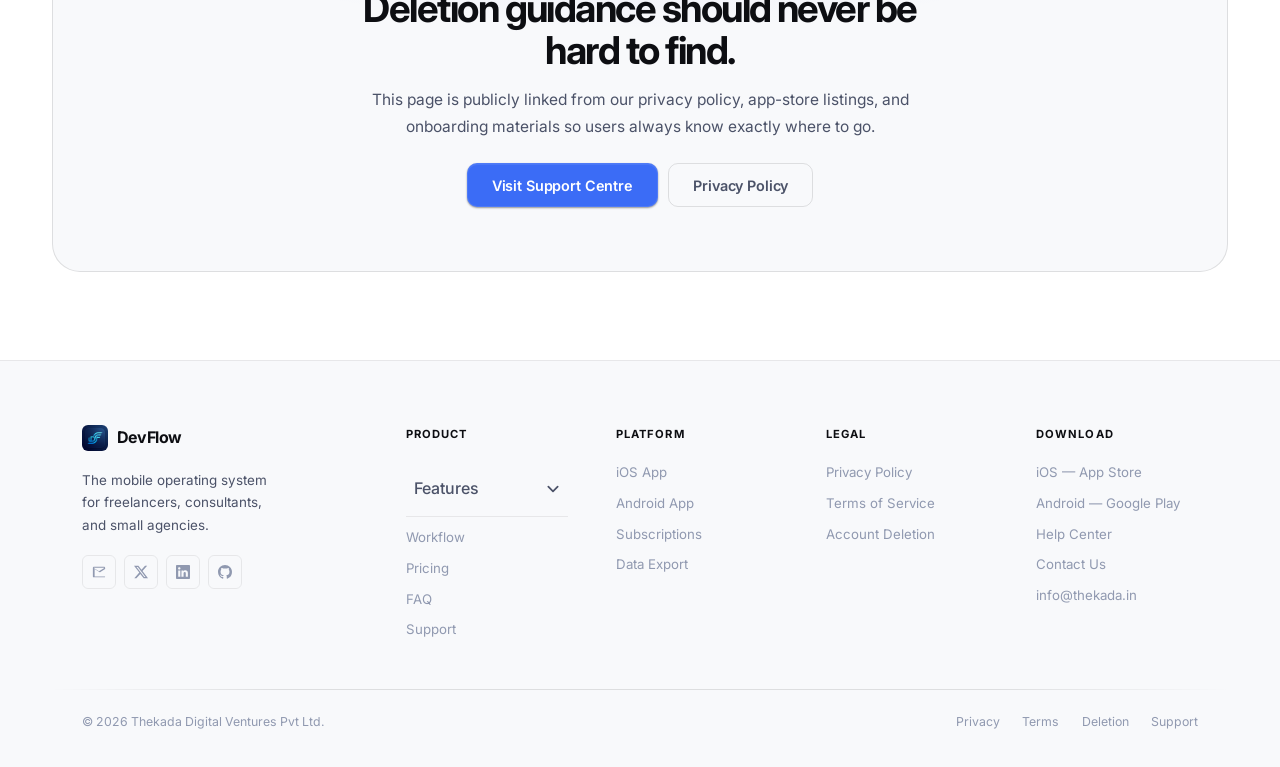
==== commit e2badf21: "style: center hero typography across auxiliary pages - Applied center-aligned styling configurations" ====
--- a/account-deletion.html
+++ b/account-deletion.html
@@ -42,9 +42,14 @@
         z-index: 1;
         max-width: var(--max-w);
         margin-inline: auto;
+        display: flex;
+        flex-direction: column;
+        align-items: center;
+        text-align: center;
       }
       .legal-hero-inner h1 { font-size: clamp(2.6rem, 5vw, 4.5rem); margin-bottom: 1rem; }
-      .legal-meta { display: flex; flex-wrap: wrap; gap: .75rem 1.5rem; margin-top: 1.25rem; font-size: .83rem; color: var(--ink-faint); }
+      .legal-meta { display: flex; flex-wrap: wrap; gap: .75rem 1.5rem; margin-top: 1.25rem; font-size: .83rem; color: var(--ink-faint);   justify-content: center;
+      }
 
       /* layout */
       .legal-layout {
@@ -356,7 +361,7 @@
         <div class="legal-hero-inner">
           <span class="eyebrow" style="color:rgba(239,68,68,0.8);">Data Rights</span>
           <h1>Account Deletion</h1>
-          <p style="max-width:52ch;font-size:1.05rem;color:var(--ink-muted);">
+          <p style="max-width:52ch;font-size:1.05rem;color:var(--ink-muted);; margin-inline: auto; text-align: center;">
             Clear instructions for deleting your DevFlow account and requesting data removal.
             This page is public so users always know exactly where to go.
           </p>
